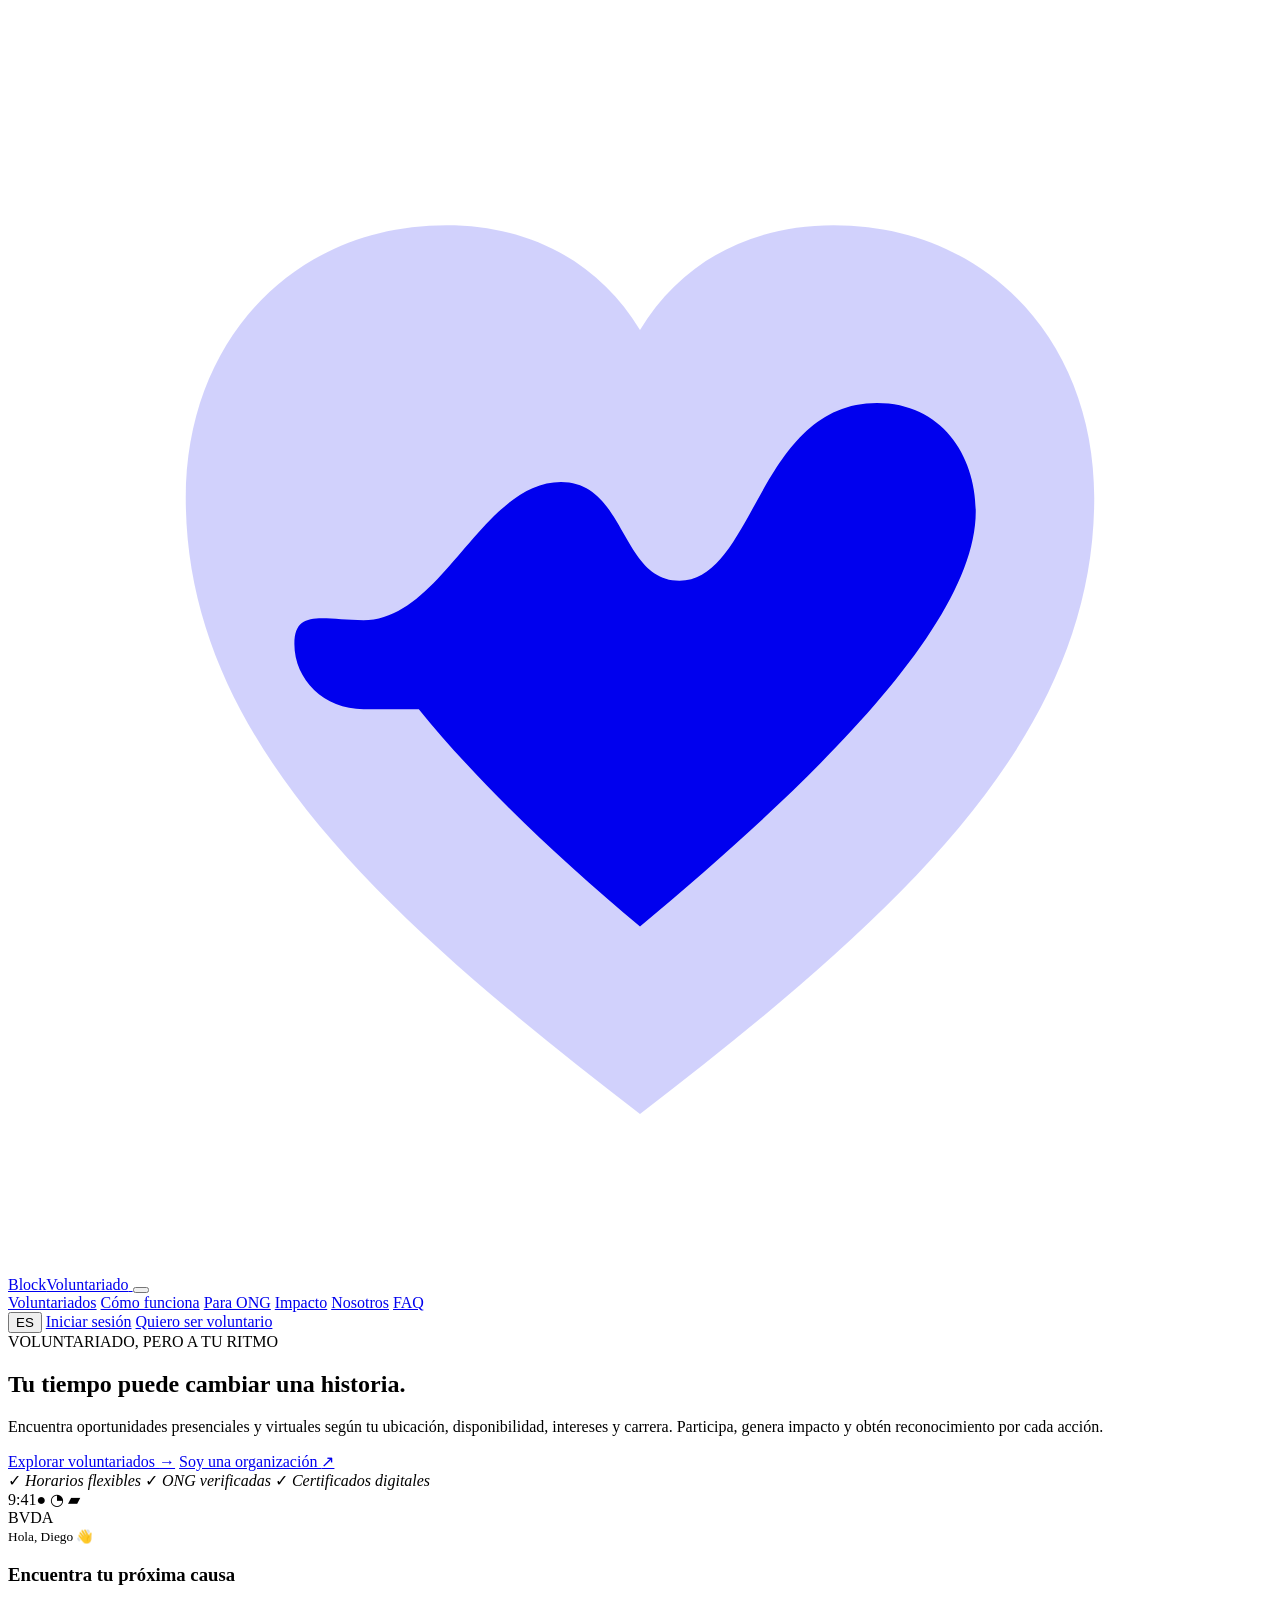
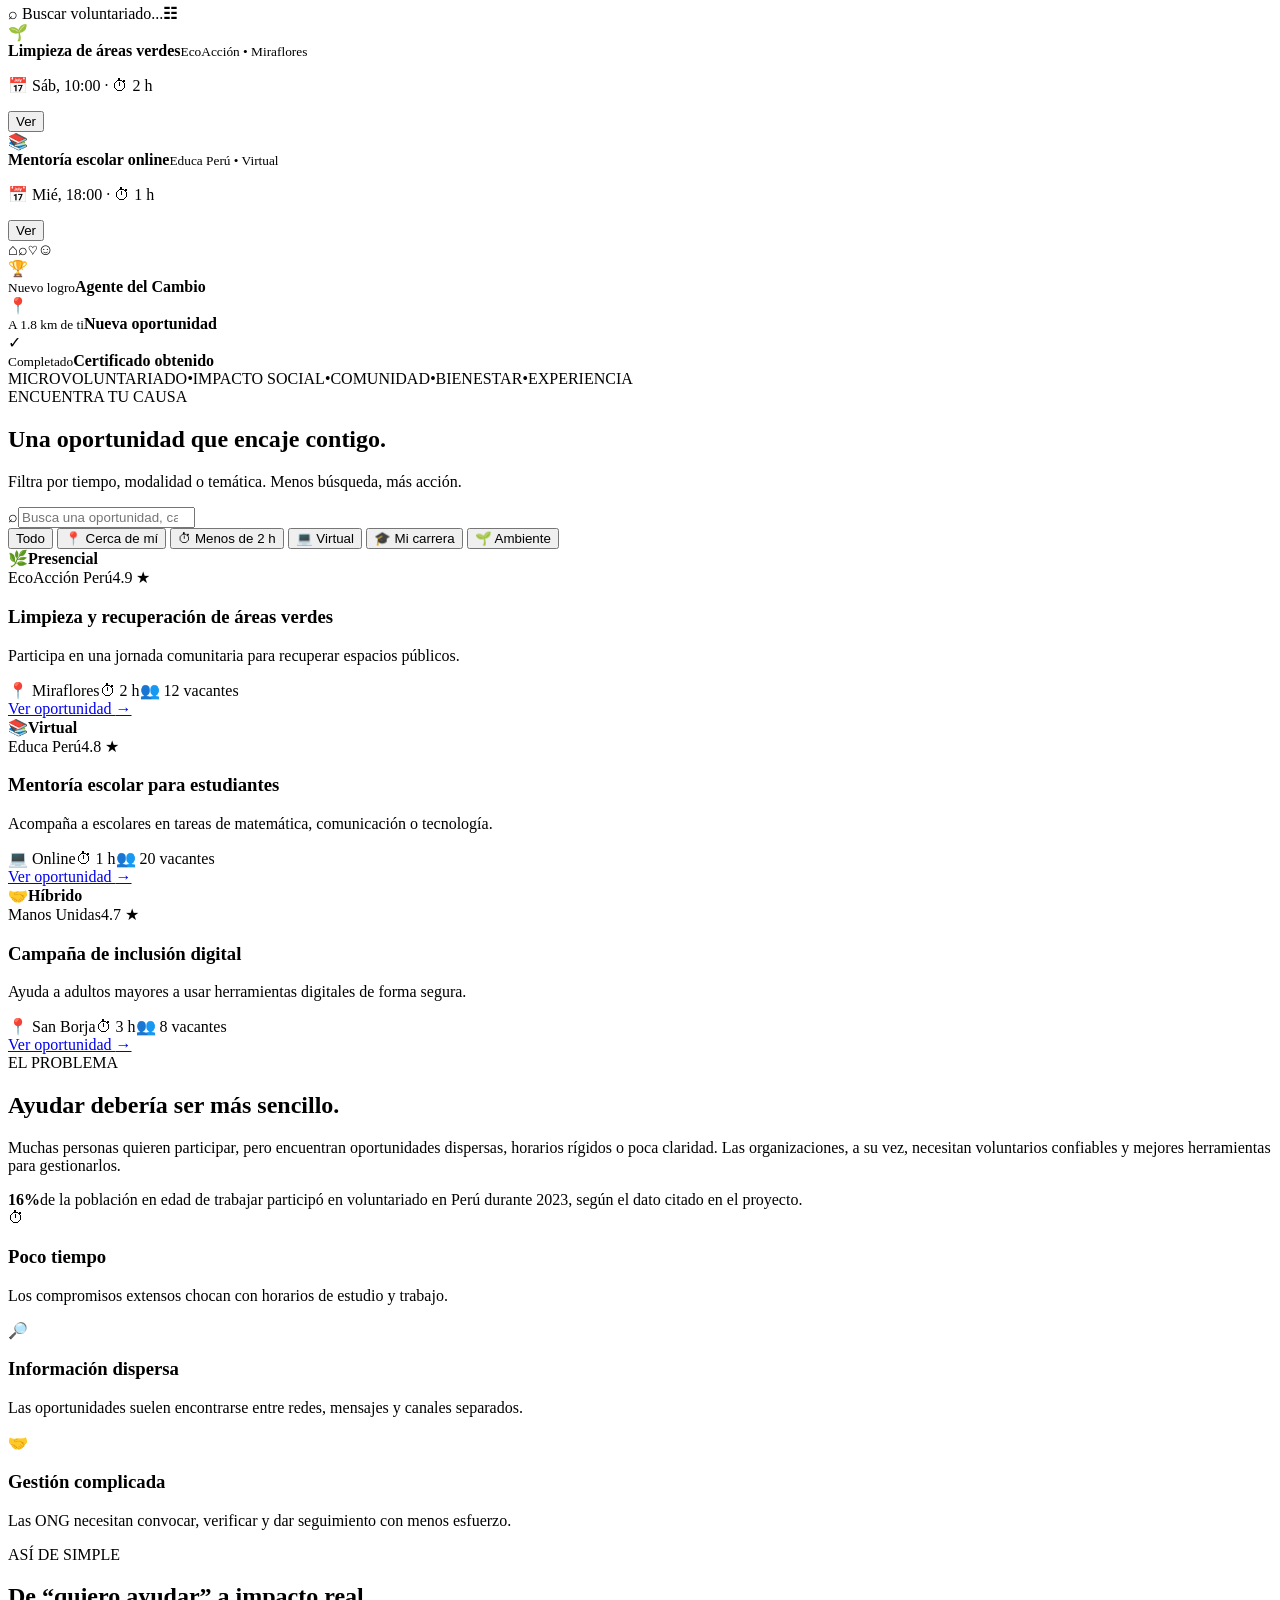
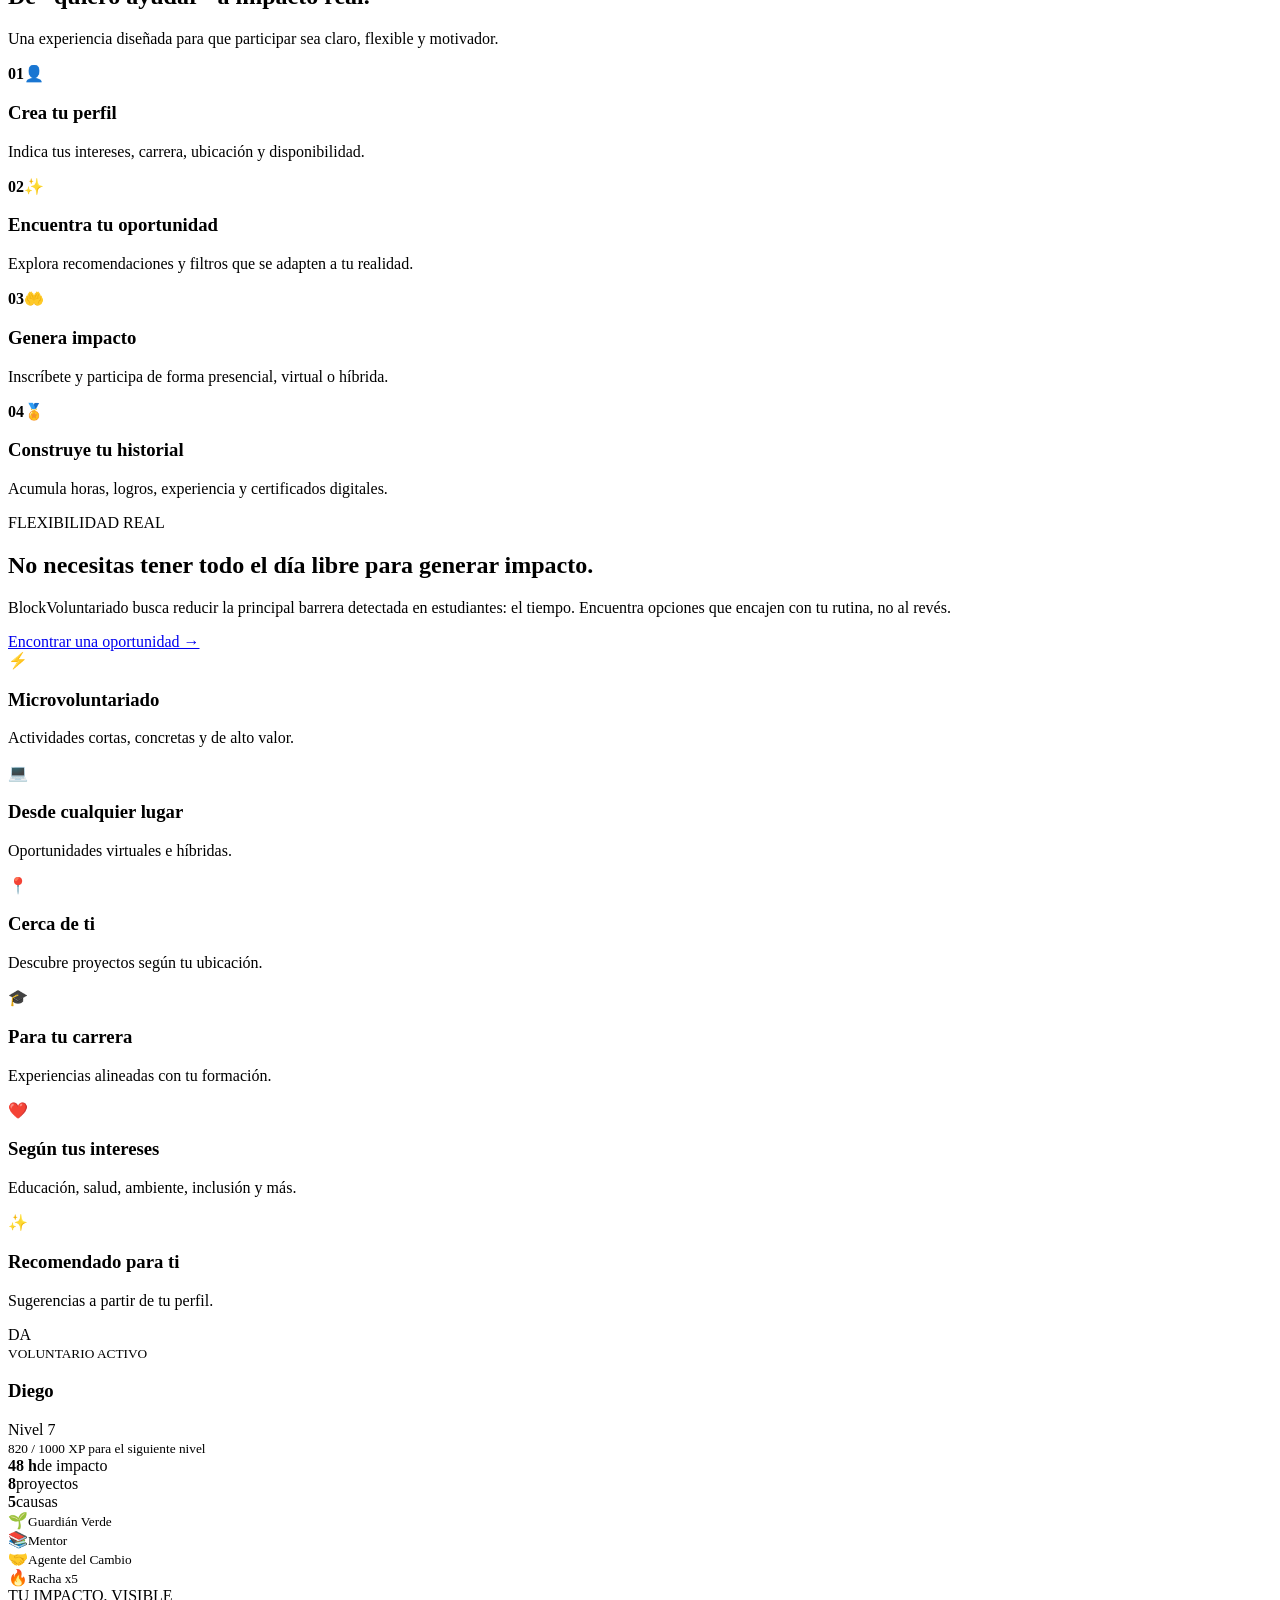
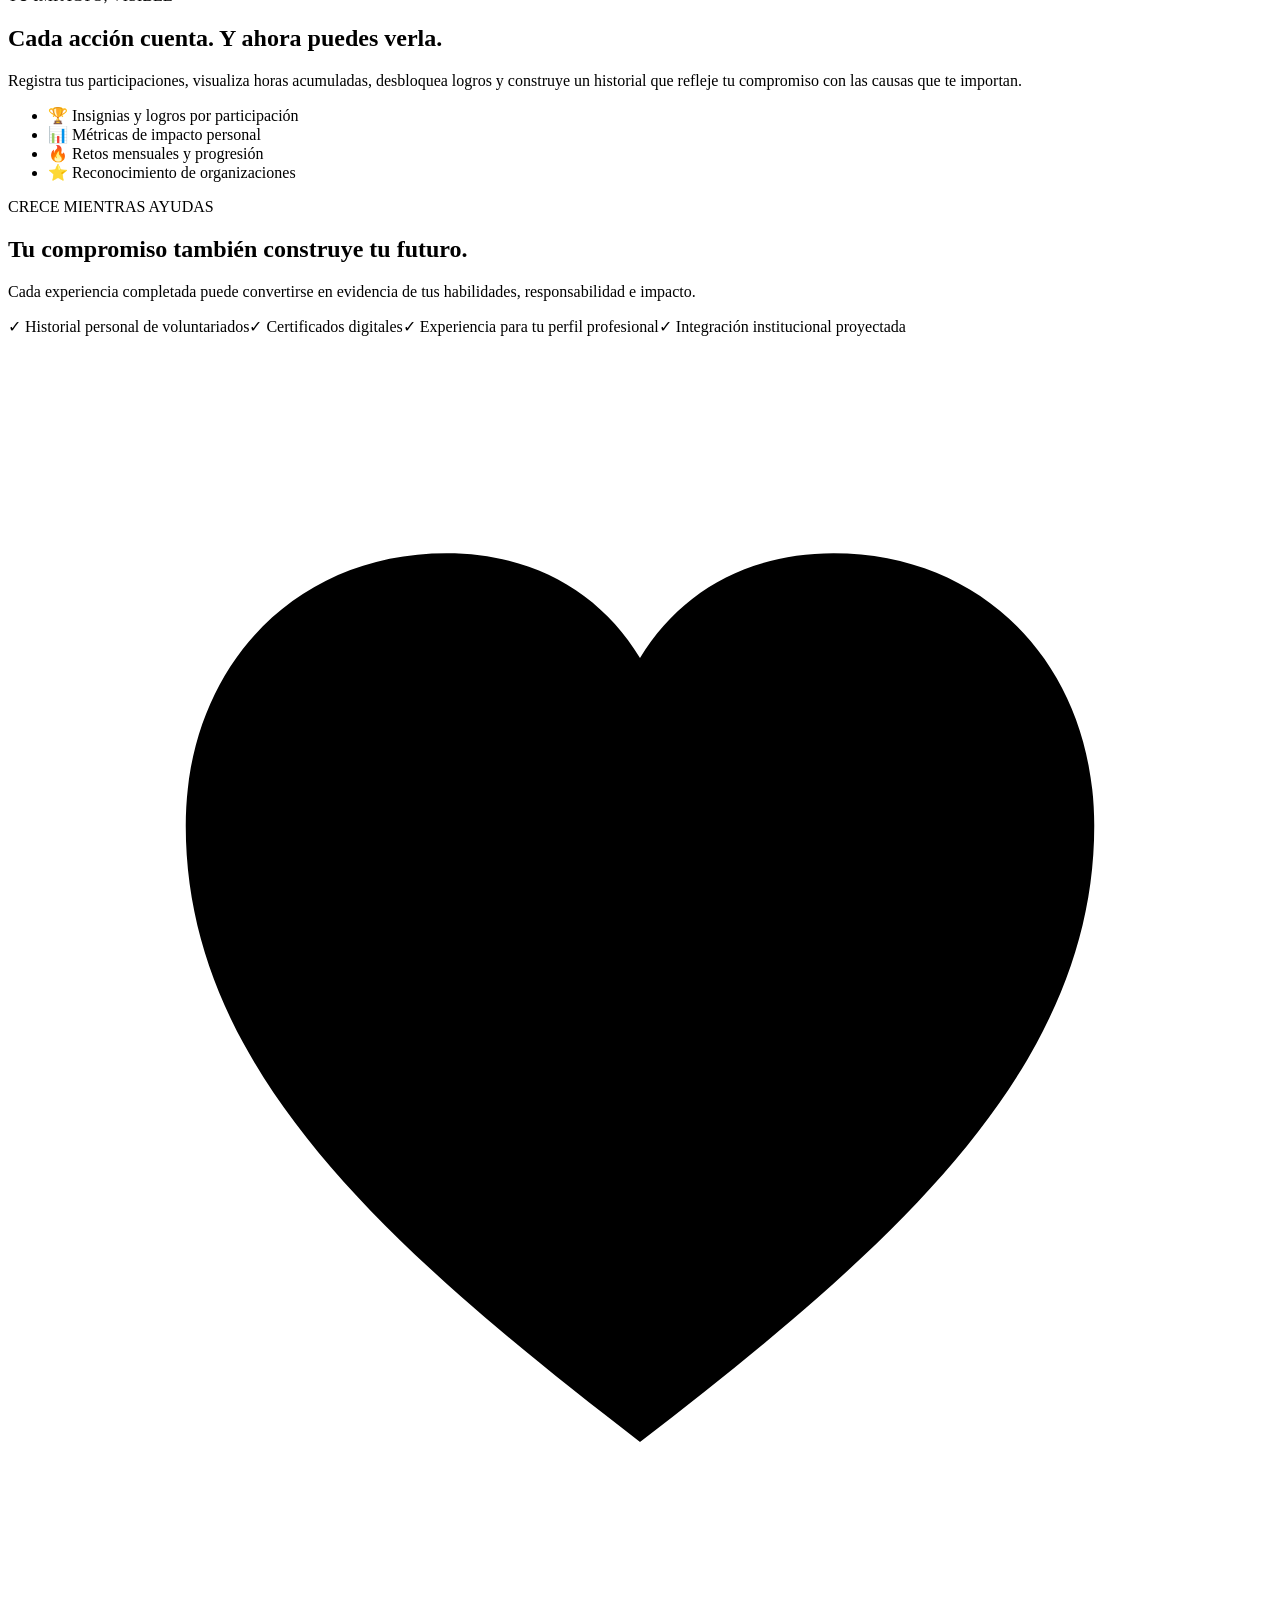
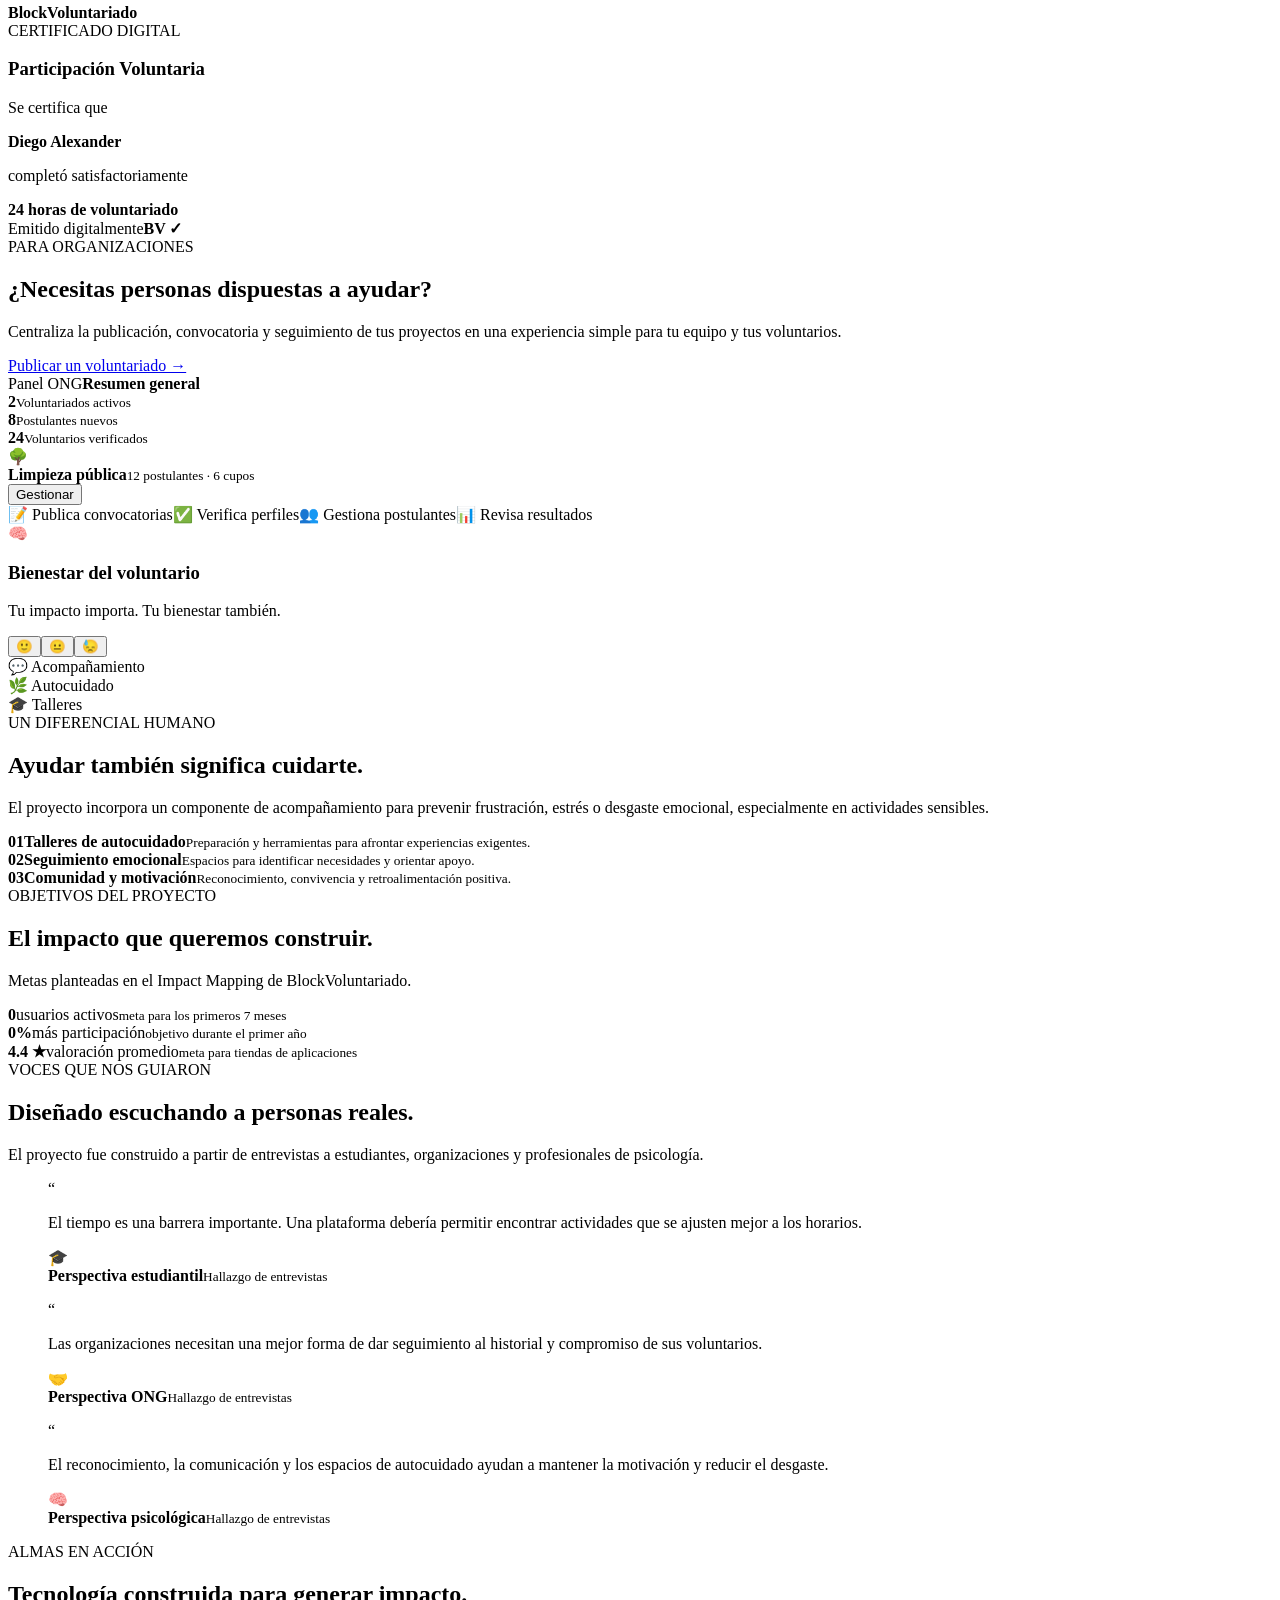
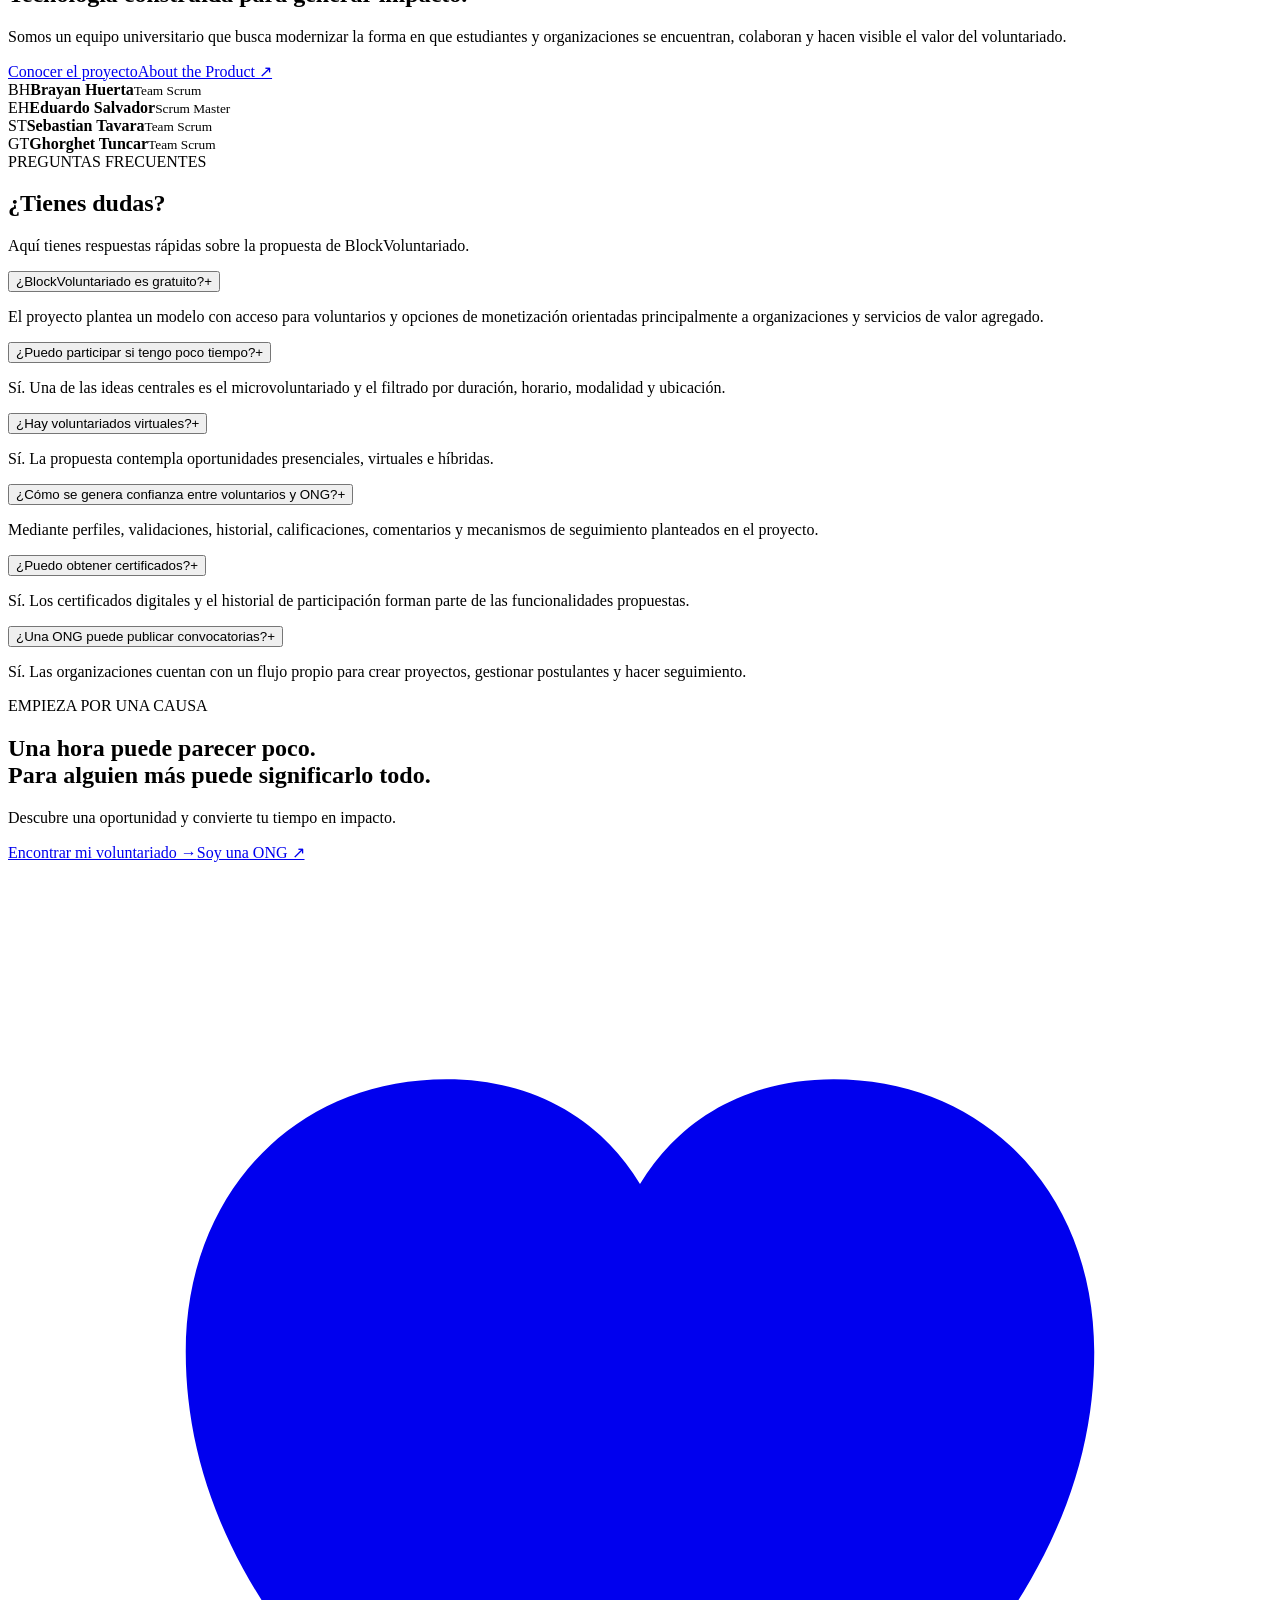
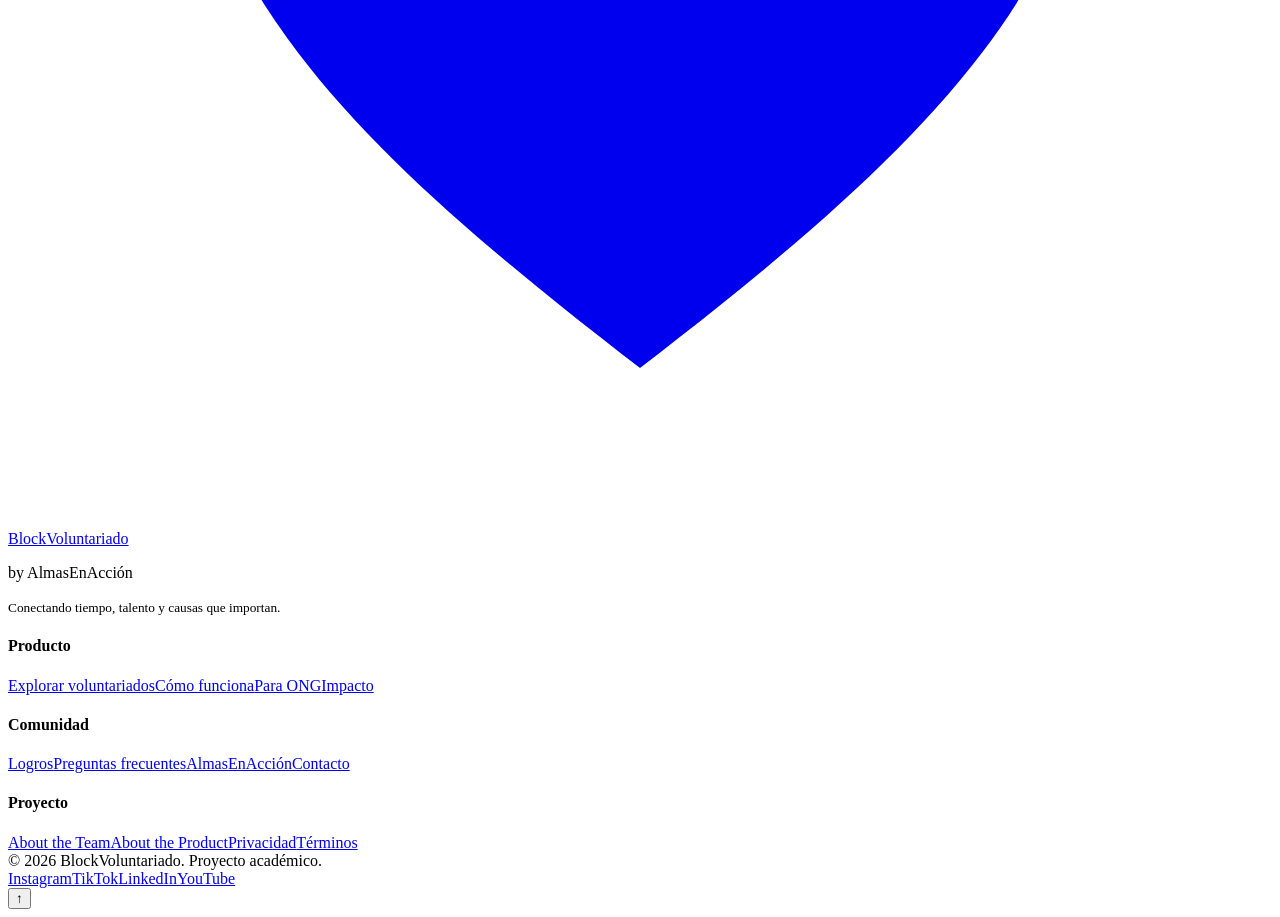
==== index.html @ 8113c67d "Feat: add landing page extructure" ====
<!DOCTYPE html>
<html lang="es">
<head>
    <meta charset="UTF-8" />
    <meta name="viewport" content="width=device-width, initial-scale=1.0" />
    <meta name="description" content="BlockVoluntariado conecta estudiantes, voluntarios y organizaciones con oportunidades flexibles, verificadas y con impacto real." />
    <title>BlockVoluntariado | Tu tiempo puede cambiar una historia</title>
    <link rel="preconnect" href="https://fonts.googleapis.com">
    <link rel="preconnect" href="https://fonts.gstatic.com" crossorigin>
    <link href="https://fonts.googleapis.com/css2?family=Arimo:wght@400;500;600;700&family=Manrope:wght@500;600;700;800&display=swap" rel="stylesheet">
    <link rel="stylesheet" href="css/styles.css" />
</head>
<body>
<div class="noise"></div>
<header class="site-header" id="header">
    <nav class="nav container" aria-label="Navegación principal">
        <a class="brand" href="#inicio" aria-label="BlockVoluntariado inicio">
        <span class="brand-mark" aria-hidden="true">
          <svg viewBox="0 0 64 64"><path d="M32 56C19 46 9 37 9 24.8 9 16.8 14.5 11 22.2 11c4.4 0 7.8 2 9.8 5.3C34 13 37.4 11 41.8 11 49.5 11 55 16.8 55 24.8 55 37 45 46 32 56Z" fill="currentColor" opacity=".18"/><path d="M18 31c4 0 6-7 10-7 3.3 0 3 5 6 5 3.8 0 4-9 10-9 3.3 0 5 2.7 5 5.5 0 5.8-8.6 14-17 21-4.2-3.5-8.2-7.3-11.2-11H18c-2 0-3.5-1.5-3.5-3.3S16 31 18 31Z" fill="currentColor"/></svg>
        </span>
            <span>Block<span>Voluntariado</span></span>
        </a>
        <button class="menu-btn" id="menuBtn" aria-label="Abrir menú" aria-expanded="false"><span></span><span></span><span></span></button>
        <div class="nav-links" id="navLinks">
            <a href="#oportunidades" data-i18n="nav.opportunities">Voluntariados</a>
            <a href="#como-funciona" data-i18n="nav.how">Cómo funciona</a>
            <a href="#ongs" data-i18n="nav.ngo">Para ONG</a>
            <a href="#impacto" data-i18n="nav.impact">Impacto</a>
            <a href="#nosotros" data-i18n="nav.about">Nosotros</a>
            <a href="#faq">FAQ</a>
        </div>
        <div class="nav-actions">
            <button class="lang-btn" id="langBtn" aria-label="Cambiar idioma">ES</button>
            <a class="btn btn-ghost" href="#contacto" data-i18n="nav.login">Iniciar sesión</a>
            <a class="btn btn-primary" href="#oportunidades" data-i18n="nav.volunteer">Quiero ser voluntario</a>
        </div>
    </nav>
</header>

<main>
    <section class="hero" id="inicio">
        <div class="hero-orb orb-a"></div><div class="hero-orb orb-b"></div>
        <div class="container hero-grid">
            <div class="hero-copy reveal">
                <span class="eyebrow" data-i18n="hero.eyebrow">VOLUNTARIADO, PERO A TU RITMO</span>
                <h1 data-i18n="hero.title">Tu tiempo puede <span>cambiar una historia.</span></h1>
                <p data-i18n="hero.text">Encuentra oportunidades presenciales y virtuales según tu ubicación, disponibilidad, intereses y carrera. Participa, genera impacto y obtén reconocimiento por cada acción.</p>
                <div class="hero-actions">
                    <a class="btn btn-primary btn-lg" href="#oportunidades" data-i18n="hero.cta">Explorar voluntariados <b>→</b></a>
                    <a class="text-link" href="#ongs" data-i18n="hero.ngo">Soy una organización <span>↗</span></a>
                </div>
                <div class="trust-row">
                    <span>✓ <em data-i18n="hero.trust1">Horarios flexibles</em></span>
                    <span>✓ <em data-i18n="hero.trust2">ONG verificadas</em></span>
                    <span>✓ <em data-i18n="hero.trust3">Certificados digitales</em></span>
                </div>
            </div>

            <div class="hero-visual reveal delay-1" aria-label="Vista previa de la aplicación">
                <div class="phone">
                    <div class="phone-bar"><span>9:41</span><span>● ◔ ▰</span></div>
                    <div class="app-head"><span class="mini-logo">BV</span><span class="avatar">DA</span></div>
                    <div class="app-copy"><small>Hola, Diego 👋</small><h3>Encuentra tu próxima causa</h3></div>
                    <div class="app-search">⌕ <span>Buscar voluntariado...</span><b>☷</b></div>
                    <div class="app-card">
                        <div class="thumb thumb-green">🌱</div>
                        <div><strong>Limpieza de áreas verdes</strong><small>EcoAcción • Miraflores</small><p>📅 Sáb, 10:00 · ⏱ 2 h</p></div>
                        <button>Ver</button>
                    </div>
                    <div class="app-card">
                        <div class="thumb thumb-orange">📚</div>
                        <div><strong>Mentoría escolar online</strong><small>Educa Perú • Virtual</small><p>📅 Mié, 18:00 · ⏱ 1 h</p></div>
                        <button>Ver</button>
                    </div>
                    <div class="app-bottom"><span>⌂</span><span>⌕</span><span>♡</span><span>☺</span></div>
                </div>
                <div class="float-card fc-1"><span>🏆</span><div><small>Nuevo logro</small><strong>Agente del Cambio</strong></div></div>
                <div class="float-card fc-2"><span>📍</span><div><small>A 1.8 km de ti</small><strong>Nueva oportunidad</strong></div></div>
                <div class="float-card fc-3"><span>✓</span><div><small>Completado</small><strong>Certificado obtenido</strong></div></div>
            </div>
        </div>
        <div class="hero-strip"><div class="container strip-inner"><span>MICROVOLUNTARIADO</span><i>•</i><span>IMPACTO SOCIAL</span><i>•</i><span>COMUNIDAD</span><i>•</i><span>BIENESTAR</span><i>•</i><span>EXPERIENCIA</span></div></div>
    </section>

    <section class="section opportunities" id="oportunidades">
        <div class="container">
            <div class="section-head reveal">
                <div><span class="eyebrow">ENCUENTRA TU CAUSA</span><h2 data-i18n="op.title">Una oportunidad que encaje contigo.</h2></div>
                <p data-i18n="op.text">Filtra por tiempo, modalidad o temática. Menos búsqueda, más acción.</p>
            </div>
            <div class="search-panel reveal">
                <div class="search-main"><span>⌕</span><input id="searchInput" type="search" placeholder="Busca una oportunidad, causa u organización..." /></div>
                <div class="chips" id="chips">
                    <button class="chip active" data-filter="all">Todo</button>
                    <button class="chip" data-filter="near">📍 Cerca de mí</button>
                    <button class="chip" data-filter="short">⏱ Menos de 2 h</button>
                    <button class="chip" data-filter="virtual">💻 Virtual</button>
                    <button class="chip" data-filter="career">🎓 Mi carrera</button>
                    <button class="chip" data-filter="green">🌱 Ambiente</button>
                </div>
            </div>
            <div class="op-grid" id="opGrid">
                <article class="op-card reveal" data-tags="near short green">
                    <div class="op-image nature"><span>🌿</span><b>Presencial</b></div>
                    <div class="op-body"><div class="op-meta"><span>EcoAcción Perú</span><span>4.9 ★</span></div><h3>Limpieza y recuperación de áreas verdes</h3><p>Participa en una jornada comunitaria para recuperar espacios públicos.</p><div class="op-data"><span>📍 Miraflores</span><span>⏱ 2 h</span><span>👥 12 vacantes</span></div><a href="#contacto">Ver oportunidad <b>→</b></a></div>
                </article>
                <article class="op-card reveal delay-1" data-tags="virtual short career">
                    <div class="op-image education"><span>📚</span><b>Virtual</b></div>
                    <div class="op-body"><div class="op-meta"><span>Educa Perú</span><span>4.8 ★</span></div><h3>Mentoría escolar para estudiantes</h3><p>Acompaña a escolares en tareas de matemática, comunicación o tecnología.</p><div class="op-data"><span>💻 Online</span><span>⏱ 1 h</span><span>👥 20 vacantes</span></div><a href="#contacto">Ver oportunidad <b>→</b></a></div>
                </article>
                <article class="op-card reveal delay-2" data-tags="near career">
                    <div class="op-image community"><span>🤝</span><b>Híbrido</b></div>
                    <div class="op-body"><div class="op-meta"><span>Manos Unidas</span><span>4.7 ★</span></div><h3>Campaña de inclusión digital</h3><p>Ayuda a adultos mayores a usar herramientas digitales de forma segura.</p><div class="op-data"><span>📍 San Borja</span><span>⏱ 3 h</span><span>👥 8 vacantes</span></div><a href="#contacto">Ver oportunidad <b>→</b></a></div>
                </article>
            </div>
        </div>
    </section>

    <section class="section problem" id="problema">
        <div class="container problem-grid">
            <div class="problem-copy reveal"><span class="eyebrow light">EL PROBLEMA</span><h2 data-i18n="problem.title">Ayudar debería ser más sencillo.</h2><p data-i18n="problem.text">Muchas personas quieren participar, pero encuentran oportunidades dispersas, horarios rígidos o poca claridad. Las organizaciones, a su vez, necesitan voluntarios confiables y mejores herramientas para gestionarlos.</p><div class="big-stat"><strong>16%</strong><span>de la población en edad de trabajar participó en voluntariado en Perú durante 2023, según el dato citado en el proyecto.</span></div></div>
            <div class="problem-cards">
                <article class="dark-card reveal"><span>⏱</span><h3>Poco tiempo</h3><p>Los compromisos extensos chocan con horarios de estudio y trabajo.</p></article>
                <article class="dark-card reveal delay-1"><span>🔎</span><h3>Información dispersa</h3><p>Las oportunidades suelen encontrarse entre redes, mensajes y canales separados.</p></article>
                <article class="dark-card reveal delay-2"><span>🤝</span><h3>Gestión complicada</h3><p>Las ONG necesitan convocar, verificar y dar seguimiento con menos esfuerzo.</p></article>
            </div>
        </div>
    </section>

    <section class="section steps" id="como-funciona">
        <div class="container">
            <div class="center-head reveal"><span class="eyebrow">ASÍ DE SIMPLE</span><h2 data-i18n="steps.title">De “quiero ayudar” a impacto real.</h2><p data-i18n="steps.text">Una experiencia diseñada para que participar sea claro, flexible y motivador.</p></div>
            <div class="steps-grid">
                <article class="step reveal"><b>01</b><span>👤</span><h3>Crea tu perfil</h3><p>Indica tus intereses, carrera, ubicación y disponibilidad.</p></article>
                <article class="step reveal delay-1"><b>02</b><span>✨</span><h3>Encuentra tu oportunidad</h3><p>Explora recomendaciones y filtros que se adapten a tu realidad.</p></article>
                <article class="step reveal delay-2"><b>03</b><span>🤲</span><h3>Genera impacto</h3><p>Inscríbete y participa de forma presencial, virtual o híbrida.</p></article>
                <article class="step reveal delay-3"><b>04</b><span>🏅</span><h3>Construye tu historial</h3><p>Acumula horas, logros, experiencia y certificados digitales.</p></article>
            </div>
        </div>
    </section>

    <section class="section adapt">
        <div class="container adapt-grid">
            <div class="adapt-copy reveal"><span class="eyebrow">FLEXIBILIDAD REAL</span><h2>No necesitas tener todo el día libre para generar impacto.</h2><p>BlockVoluntariado busca reducir la principal barrera detectada en estudiantes: el tiempo. Encuentra opciones que encajen con tu rutina, no al revés.</p><a class="btn btn-primary" href="#oportunidades">Encontrar una oportunidad →</a></div>
            <div class="feature-grid">
                <article class="feature-card reveal"><span>⚡</span><h3>Microvoluntariado</h3><p>Actividades cortas, concretas y de alto valor.</p></article>
                <article class="feature-card reveal delay-1"><span>💻</span><h3>Desde cualquier lugar</h3><p>Oportunidades virtuales e híbridas.</p></article>
                <article class="feature-card reveal"><span>📍</span><h3>Cerca de ti</h3><p>Descubre proyectos según tu ubicación.</p></article>
                <article class="feature-card reveal delay-1"><span>🎓</span><h3>Para tu carrera</h3><p>Experiencias alineadas con tu formación.</p></article>
                <article class="feature-card reveal"><span>❤️</span><h3>Según tus intereses</h3><p>Educación, salud, ambiente, inclusión y más.</p></article>
                <article class="feature-card reveal delay-1"><span>✨</span><h3>Recomendado para ti</h3><p>Sugerencias a partir de tu perfil.</p></article>
            </div>
        </div>
    </section>

    <section class="section gamification" id="impacto">
        <div class="container game-grid">
            <div class="game-dashboard reveal">
                <div class="dash-top"><div class="dash-avatar">DA</div><div><small>VOLUNTARIO ACTIVO</small><h3>Diego</h3></div><span>Nivel 7</span></div>
                <div class="progress"><i style="width:82%"></i></div><small>820 / 1000 XP para el siguiente nivel</small>
                <div class="dash-stats"><div><strong>48 h</strong><span>de impacto</span></div><div><strong>8</strong><span>proyectos</span></div><div><strong>5</strong><span>causas</span></div></div>
                <div class="badge-row"><div>🌱<small>Guardián Verde</small></div><div>📚<small>Mentor</small></div><div>🤝<small>Agente del Cambio</small></div><div>🔥<small>Racha x5</small></div></div>
            </div>
            <div class="game-copy reveal delay-1"><span class="eyebrow light">TU IMPACTO, VISIBLE</span><h2>Cada acción cuenta. Y ahora puedes verla.</h2><p>Registra tus participaciones, visualiza horas acumuladas, desbloquea logros y construye un historial que refleje tu compromiso con las causas que te importan.</p><ul><li>🏆 Insignias y logros por participación</li><li>📊 Métricas de impacto personal</li><li>🔥 Retos mensuales y progresión</li><li>⭐ Reconocimiento de organizaciones</li></ul></div>
        </div>
    </section>

    <section class="section certificate">
        <div class="container certificate-grid">
            <div class="certificate-copy reveal"><span class="eyebrow">CRECE MIENTRAS AYUDAS</span><h2>Tu compromiso también construye tu futuro.</h2><p>Cada experiencia completada puede convertirse en evidencia de tus habilidades, responsabilidad e impacto.</p><div class="check-list"><span>✓ Historial personal de voluntariados</span><span>✓ Certificados digitales</span><span>✓ Experiencia para tu perfil profesional</span><span>✓ Integración institucional proyectada</span></div></div>
            <div class="certificate-card reveal delay-1"><div class="cert-brand"><span class="brand-mark small"><svg viewBox="0 0 64 64"><path d="M32 56C19 46 9 37 9 24.8 9 16.8 14.5 11 22.2 11c4.4 0 7.8 2 9.8 5.3C34 13 37.4 11 41.8 11 49.5 11 55 16.8 55 24.8 55 37 45 46 32 56Z" fill="currentColor"/></svg></span><b>BlockVoluntariado</b></div><span class="cert-label">CERTIFICADO DIGITAL</span><h3>Participación Voluntaria</h3><p>Se certifica que</p><strong class="cert-name">Diego Alexander</strong><p>completó satisfactoriamente</p><strong>24 horas de voluntariado</strong><div class="cert-line"></div><div class="cert-foot"><span>Emitido digitalmente</span><b>BV ✓</b></div></div>
        </div>
    </section>

    <section class="section ngo" id="ongs">
        <div class="container ngo-grid">
            <div class="ngo-copy reveal"><span class="eyebrow light">PARA ORGANIZACIONES</span><h2>¿Necesitas personas dispuestas a ayudar?</h2><p>Centraliza la publicación, convocatoria y seguimiento de tus proyectos en una experiencia simple para tu equipo y tus voluntarios.</p><a href="#contacto" class="btn btn-white">Publicar un voluntariado →</a></div>
            <div class="ngo-panel reveal delay-1"><div class="panel-title"><span>Panel ONG</span><b>Resumen general</b></div><div class="panel-stats"><div><i class="dot green"></i><strong>2</strong><small>Voluntariados activos</small></div><div><i class="dot orange"></i><strong>8</strong><small>Postulantes nuevos</small></div><div><i class="dot blue"></i><strong>24</strong><small>Voluntarios verificados</small></div></div><div class="panel-project"><div class="project-icon">🌳</div><div><strong>Limpieza pública</strong><small>12 postulantes · 6 cupos</small></div><button>Gestionar</button></div><div class="ngo-features"><span>📝 Publica convocatorias</span><span>✅ Verifica perfiles</span><span>👥 Gestiona postulantes</span><span>📊 Revisa resultados</span></div></div>
        </div>
    </section>

    <section class="section wellbeing">
        <div class="container wellbeing-grid">
            <div class="well-visual reveal"><div class="well-card main"><span>🧠</span><h3>Bienestar del voluntario</h3><p>Tu impacto importa. Tu bienestar también.</p><div class="mood"><button>🙂</button><button>😐</button><button>😓</button></div></div><div class="well-card mini w1">💬 Acompañamiento</div><div class="well-card mini w2">🌿 Autocuidado</div><div class="well-card mini w3">🎓 Talleres</div></div>
            <div class="well-copy reveal delay-1"><span class="eyebrow">UN DIFERENCIAL HUMANO</span><h2>Ayudar también significa cuidarte.</h2><p>El proyecto incorpora un componente de acompañamiento para prevenir frustración, estrés o desgaste emocional, especialmente en actividades sensibles.</p><div class="well-list"><article><b>01</b><span><strong>Talleres de autocuidado</strong><small>Preparación y herramientas para afrontar experiencias exigentes.</small></span></article><article><b>02</b><span><strong>Seguimiento emocional</strong><small>Espacios para identificar necesidades y orientar apoyo.</small></span></article><article><b>03</b><span><strong>Comunidad y motivación</strong><small>Reconocimiento, convivencia y retroalimentación positiva.</small></span></article></div></div>
        </div>
    </section>

    <section class="section goals">
        <div class="container">
            <div class="center-head reveal"><span class="eyebrow">OBJETIVOS DEL PROYECTO</span><h2>El impacto que queremos construir.</h2><p>Metas planteadas en el Impact Mapping de BlockVoluntariado.</p></div>
            <div class="goal-grid">
                <article class="goal reveal"><strong class="counter" data-target="3000">0</strong><span>usuarios activos</span><small>meta para los primeros 7 meses</small></article>
                <article class="goal reveal delay-1"><strong><span class="counter" data-target="30">0</span>%</strong><span>más participación</span><small>objetivo durante el primer año</small></article>
                <article class="goal reveal delay-2"><strong>4.4 ★</strong><span>valoración promedio</span><small>meta para tiendas de aplicaciones</small></article>
            </div>
        </div>
    </section>

    <section class="section testimonials">
        <div class="container"><div class="section-head reveal"><div><span class="eyebrow">VOCES QUE NOS GUIARON</span><h2>Diseñado escuchando a personas reales.</h2></div><p>El proyecto fue construido a partir de entrevistas a estudiantes, organizaciones y profesionales de psicología.</p></div><div class="testimonial-grid"><blockquote class="reveal"><div class="quote">“</div><p>El tiempo es una barrera importante. Una plataforma debería permitir encontrar actividades que se ajusten mejor a los horarios.</p><footer><span>🎓</span><div><strong>Perspectiva estudiantil</strong><small>Hallazgo de entrevistas</small></div></footer></blockquote><blockquote class="reveal delay-1"><div class="quote">“</div><p>Las organizaciones necesitan una mejor forma de dar seguimiento al historial y compromiso de sus voluntarios.</p><footer><span>🤝</span><div><strong>Perspectiva ONG</strong><small>Hallazgo de entrevistas</small></div></footer></blockquote><blockquote class="reveal delay-2"><div class="quote">“</div><p>El reconocimiento, la comunicación y los espacios de autocuidado ayudan a mantener la motivación y reducir el desgaste.</p><footer><span>🧠</span><div><strong>Perspectiva psicológica</strong><small>Hallazgo de entrevistas</small></div></footer></blockquote></div></div>
    </section>

    <section class="section about" id="nosotros">
        <div class="container about-grid"><div class="about-copy reveal"><span class="eyebrow light">ALMAS EN ACCIÓN</span><h2>Tecnología construida para generar impacto.</h2><p>Somos un equipo universitario que busca modernizar la forma en que estudiantes y organizaciones se encuentran, colaboran y hacen visible el valor del voluntariado.</p><div class="about-actions"><a class="btn btn-white" href="#contacto">Conocer el proyecto</a><a class="text-link light-link" href="#contacto">About the Product ↗</a></div></div><div class="team-grid reveal delay-1"><article><span>BH</span><strong>Brayan Huerta</strong><small>Team Scrum</small></article><article><span>EH</span><strong>Eduardo Salvador</strong><small>Scrum Master</small></article><article><span>ST</span><strong>Sebastian Tavara</strong><small>Team Scrum</small></article><article><span>GT</span><strong>Ghorghet Tuncar</strong><small>Team Scrum</small></article></div></div>
    </section>

    <section class="section faq" id="faq">
        <div class="container faq-grid"><div class="faq-intro reveal"><span class="eyebrow">PREGUNTAS FRECUENTES</span><h2>¿Tienes dudas?</h2><p>Aquí tienes respuestas rápidas sobre la propuesta de BlockVoluntariado.</p></div><div class="accordion reveal delay-1" id="accordion">
            <article><button>¿BlockVoluntariado es gratuito?<span>+</span></button><div><p>El proyecto plantea un modelo con acceso para voluntarios y opciones de monetización orientadas principalmente a organizaciones y servicios de valor agregado.</p></div></article>
            <article><button>¿Puedo participar si tengo poco tiempo?<span>+</span></button><div><p>Sí. Una de las ideas centrales es el microvoluntariado y el filtrado por duración, horario, modalidad y ubicación.</p></div></article>
            <article><button>¿Hay voluntariados virtuales?<span>+</span></button><div><p>Sí. La propuesta contempla oportunidades presenciales, virtuales e híbridas.</p></div></article>
            <article><button>¿Cómo se genera confianza entre voluntarios y ONG?<span>+</span></button><div><p>Mediante perfiles, validaciones, historial, calificaciones, comentarios y mecanismos de seguimiento planteados en el proyecto.</p></div></article>
            <article><button>¿Puedo obtener certificados?<span>+</span></button><div><p>Sí. Los certificados digitales y el historial de participación forman parte de las funcionalidades propuestas.</p></div></article>
            <article><button>¿Una ONG puede publicar convocatorias?<span>+</span></button><div><p>Sí. Las organizaciones cuentan con un flujo propio para crear proyectos, gestionar postulantes y hacer seguimiento.</p></div></article>
        </div></div>
    </section>

    <section class="final-cta" id="contacto"><div class="container cta-card reveal"><div><span class="eyebrow light">EMPIEZA POR UNA CAUSA</span><h2>Una hora puede parecer poco.<br><span>Para alguien más puede significarlo todo.</span></h2><p>Descubre una oportunidad y convierte tu tiempo en impacto.</p></div><div class="cta-actions"><a class="btn btn-white btn-lg" href="#oportunidades">Encontrar mi voluntariado →</a><a class="text-link light-link" href="#ongs">Soy una ONG ↗</a></div></div></section>
</main>

<footer class="footer">
    <div class="container footer-grid">
        <div class="footer-brand"><a class="brand" href="#inicio"><span class="brand-mark"><svg viewBox="0 0 64 64"><path d="M32 56C19 46 9 37 9 24.8 9 16.8 14.5 11 22.2 11c4.4 0 7.8 2 9.8 5.3C34 13 37.4 11 41.8 11 49.5 11 55 16.8 55 24.8 55 37 45 46 32 56Z" fill="currentColor"/></svg></span><span>Block<span>Voluntariado</span></span></a><p>by AlmasEnAcción</p><small>Conectando tiempo, talento y causas que importan.</small></div>
        <div><h4>Producto</h4><a href="#oportunidades">Explorar voluntariados</a><a href="#como-funciona">Cómo funciona</a><a href="#ongs">Para ONG</a><a href="#impacto">Impacto</a></div>
        <div><h4>Comunidad</h4><a href="#impacto">Logros</a><a href="#faq">Preguntas frecuentes</a><a href="#nosotros">AlmasEnAcción</a><a href="#contacto">Contacto</a></div>
        <div><h4>Proyecto</h4><a href="#nosotros">About the Team</a><a href="#nosotros">About the Product</a><a href="html/privacy.html">Privacidad</a><a href="html/terms.html">Términos</a></div>
    </div>
    <div class="container footer-bottom"><span>© 2026 BlockVoluntariado. Proyecto académico.</span><div><a href="#">Instagram</a><a href="#">TikTok</a><a href="#">LinkedIn</a><a href="#">YouTube</a></div></div>
</footer>

<button class="back-top" id="backTop" aria-label="Volver arriba">↑</button>
<script src="js/script.js"></script>
</body>
</html>
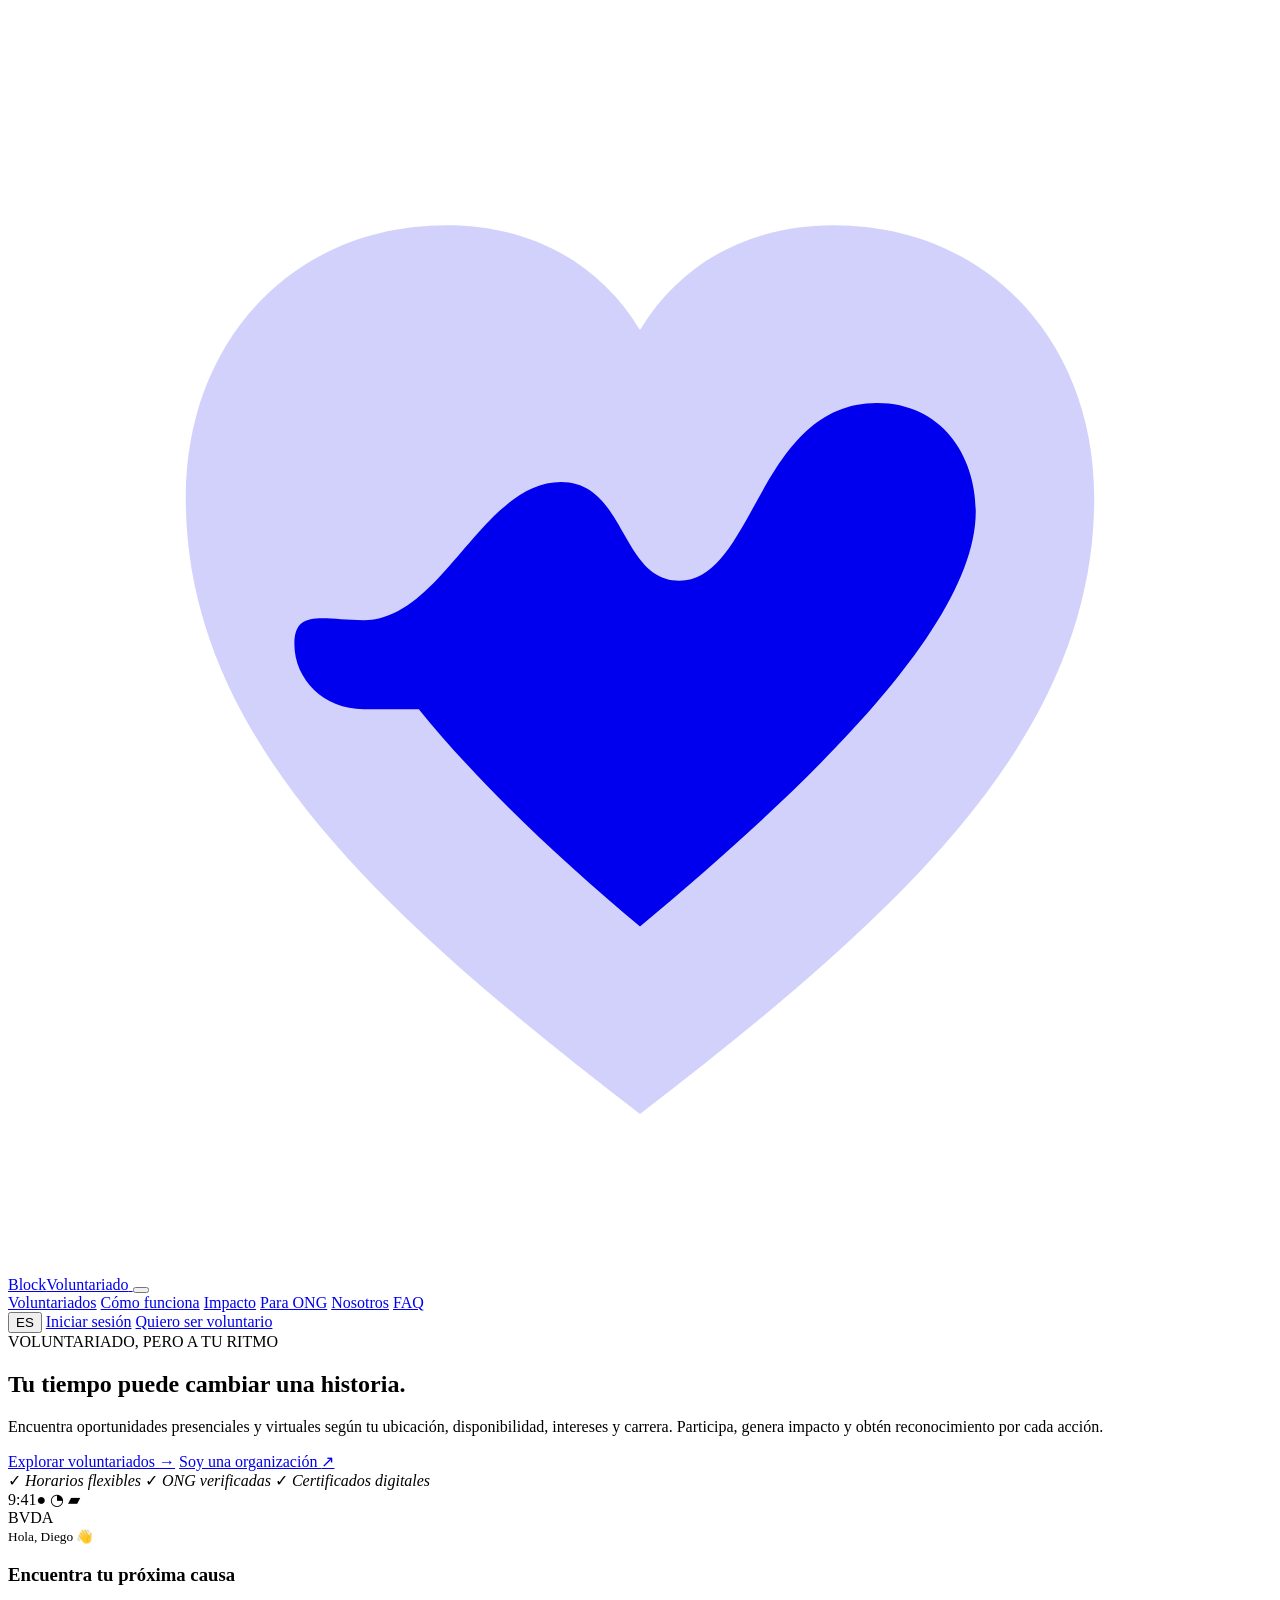
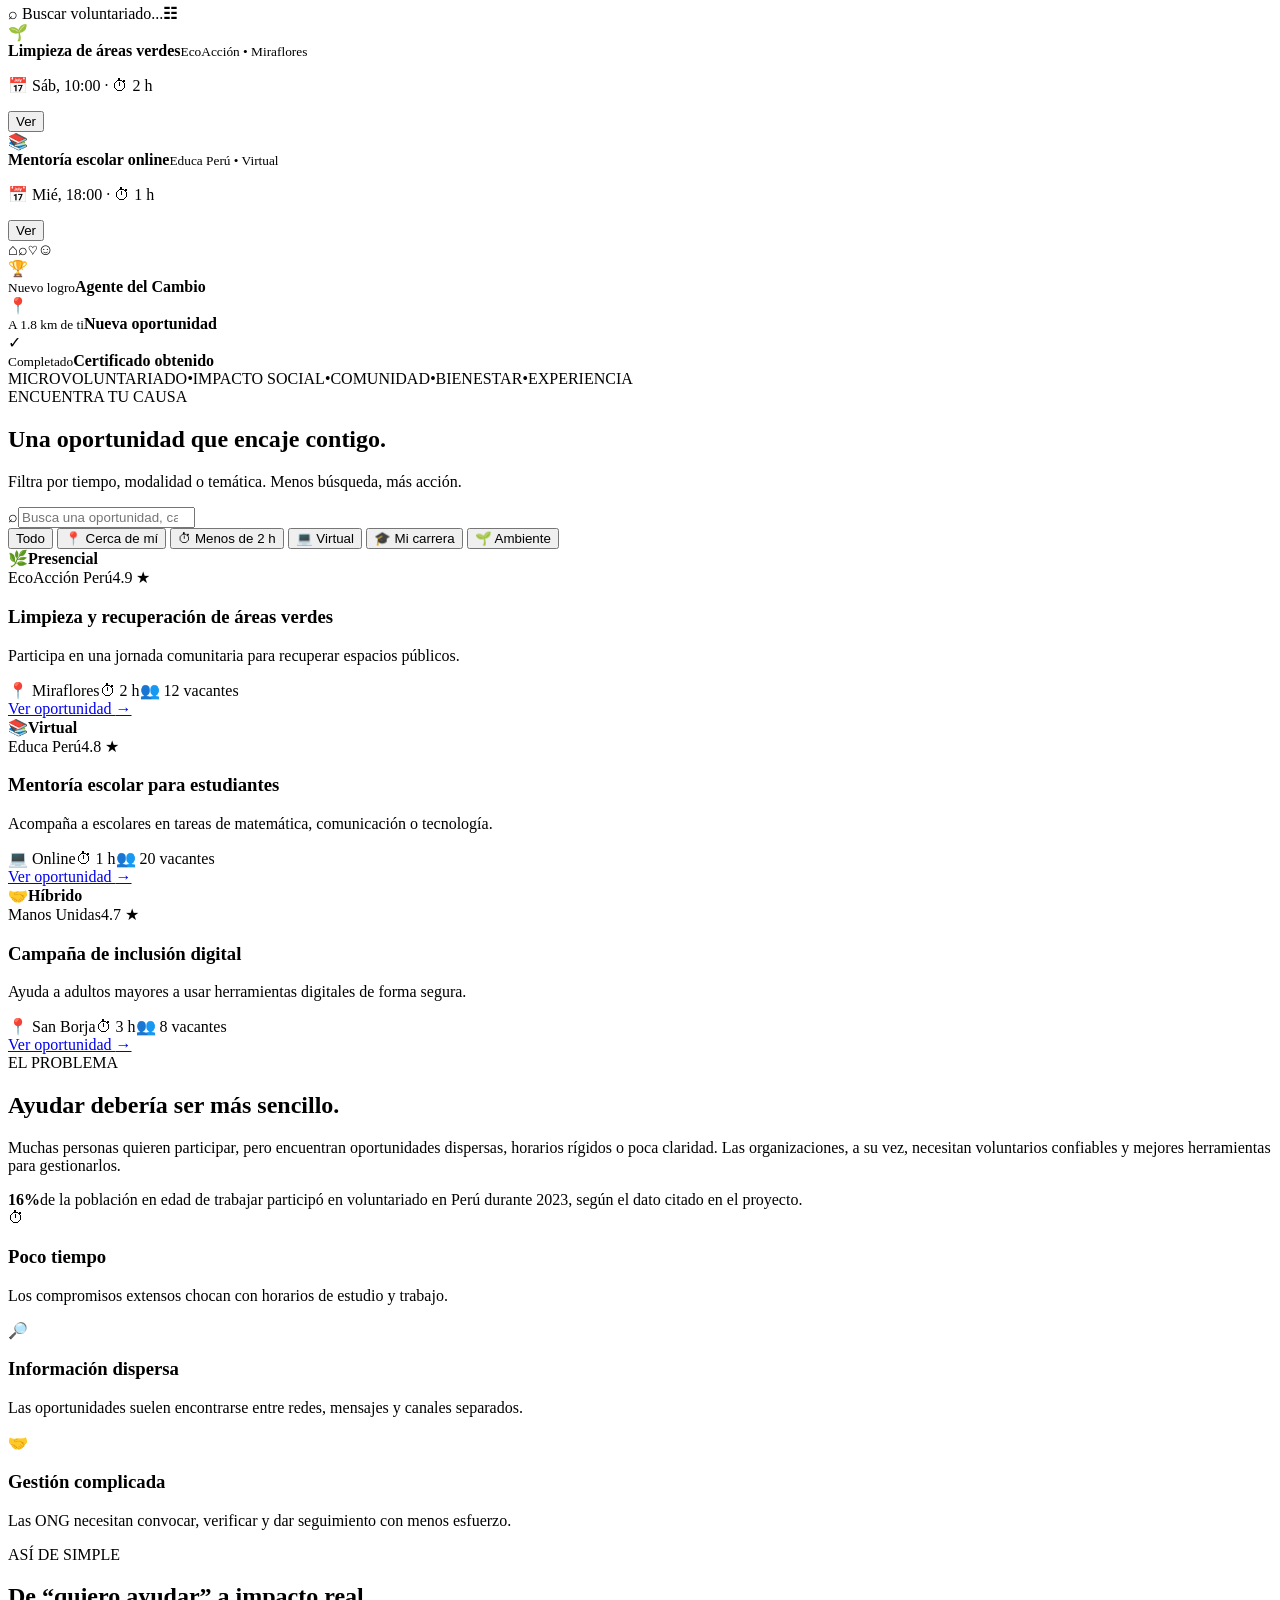
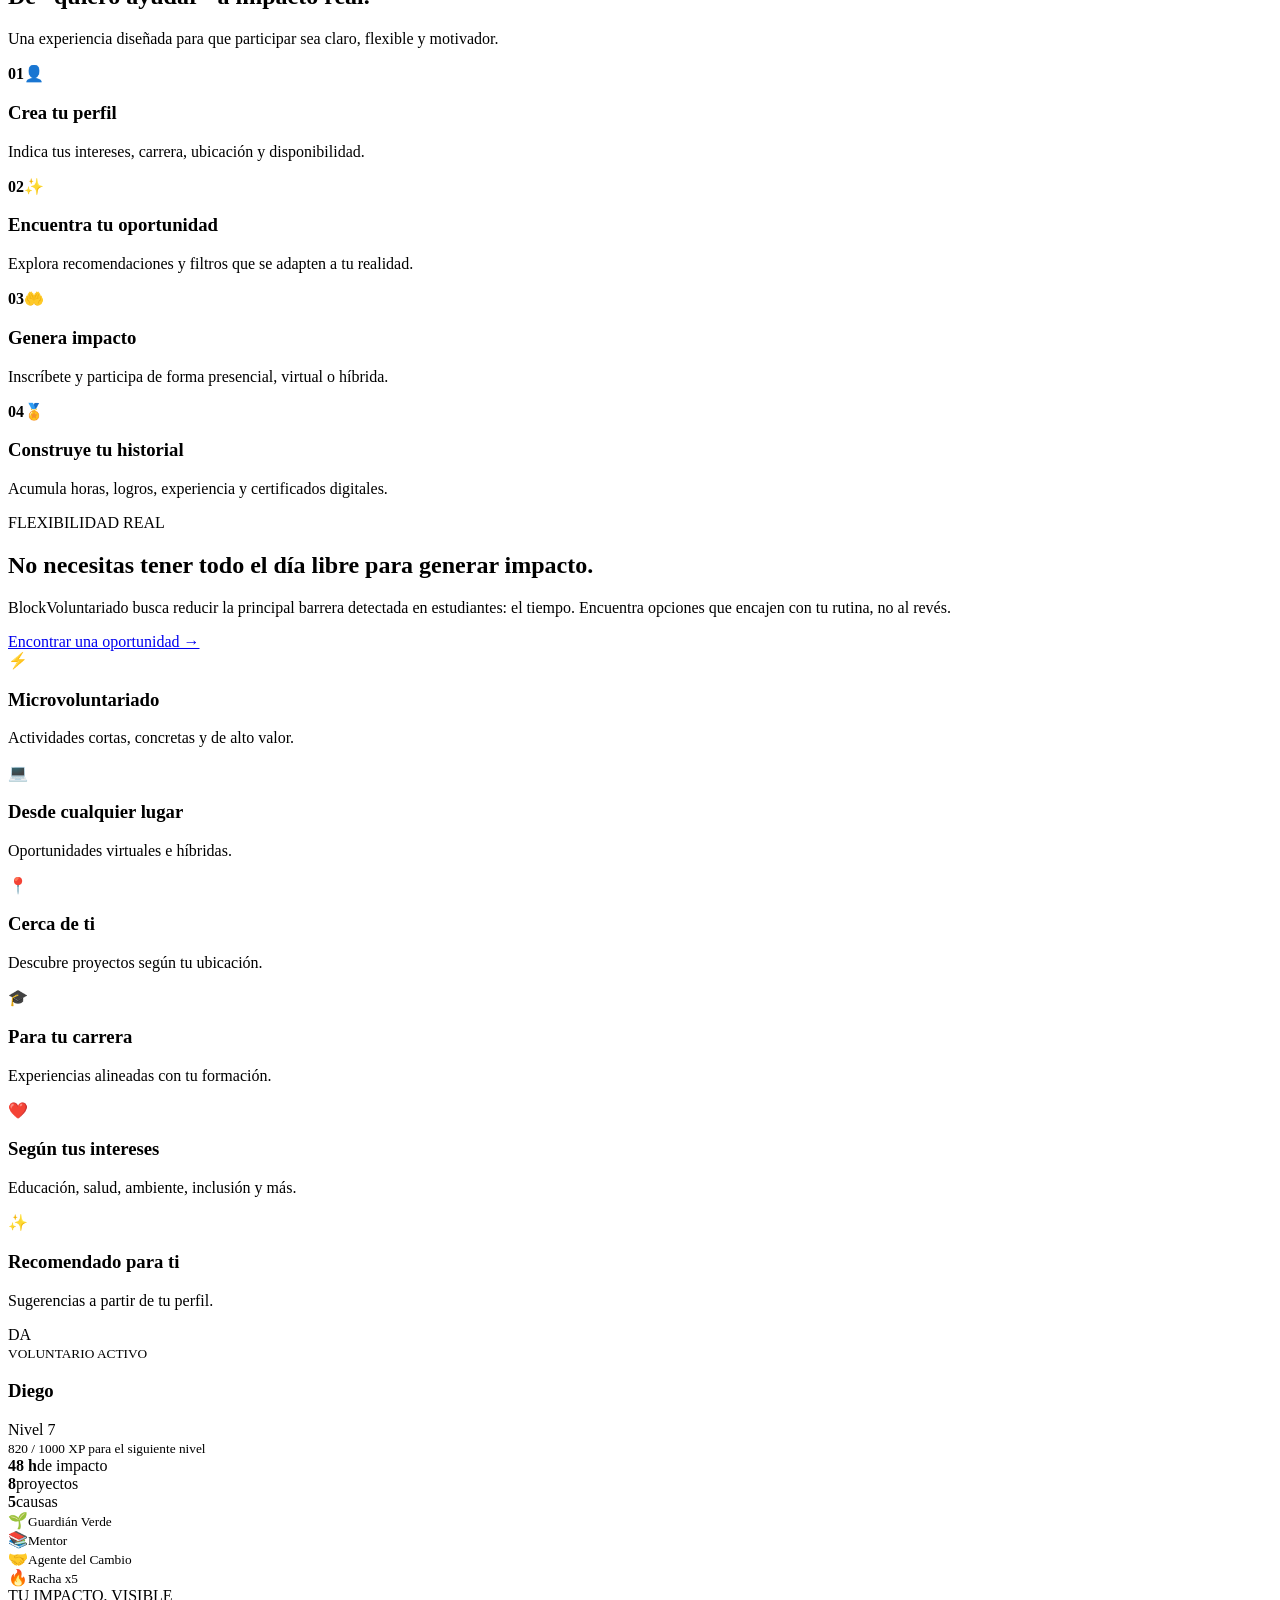
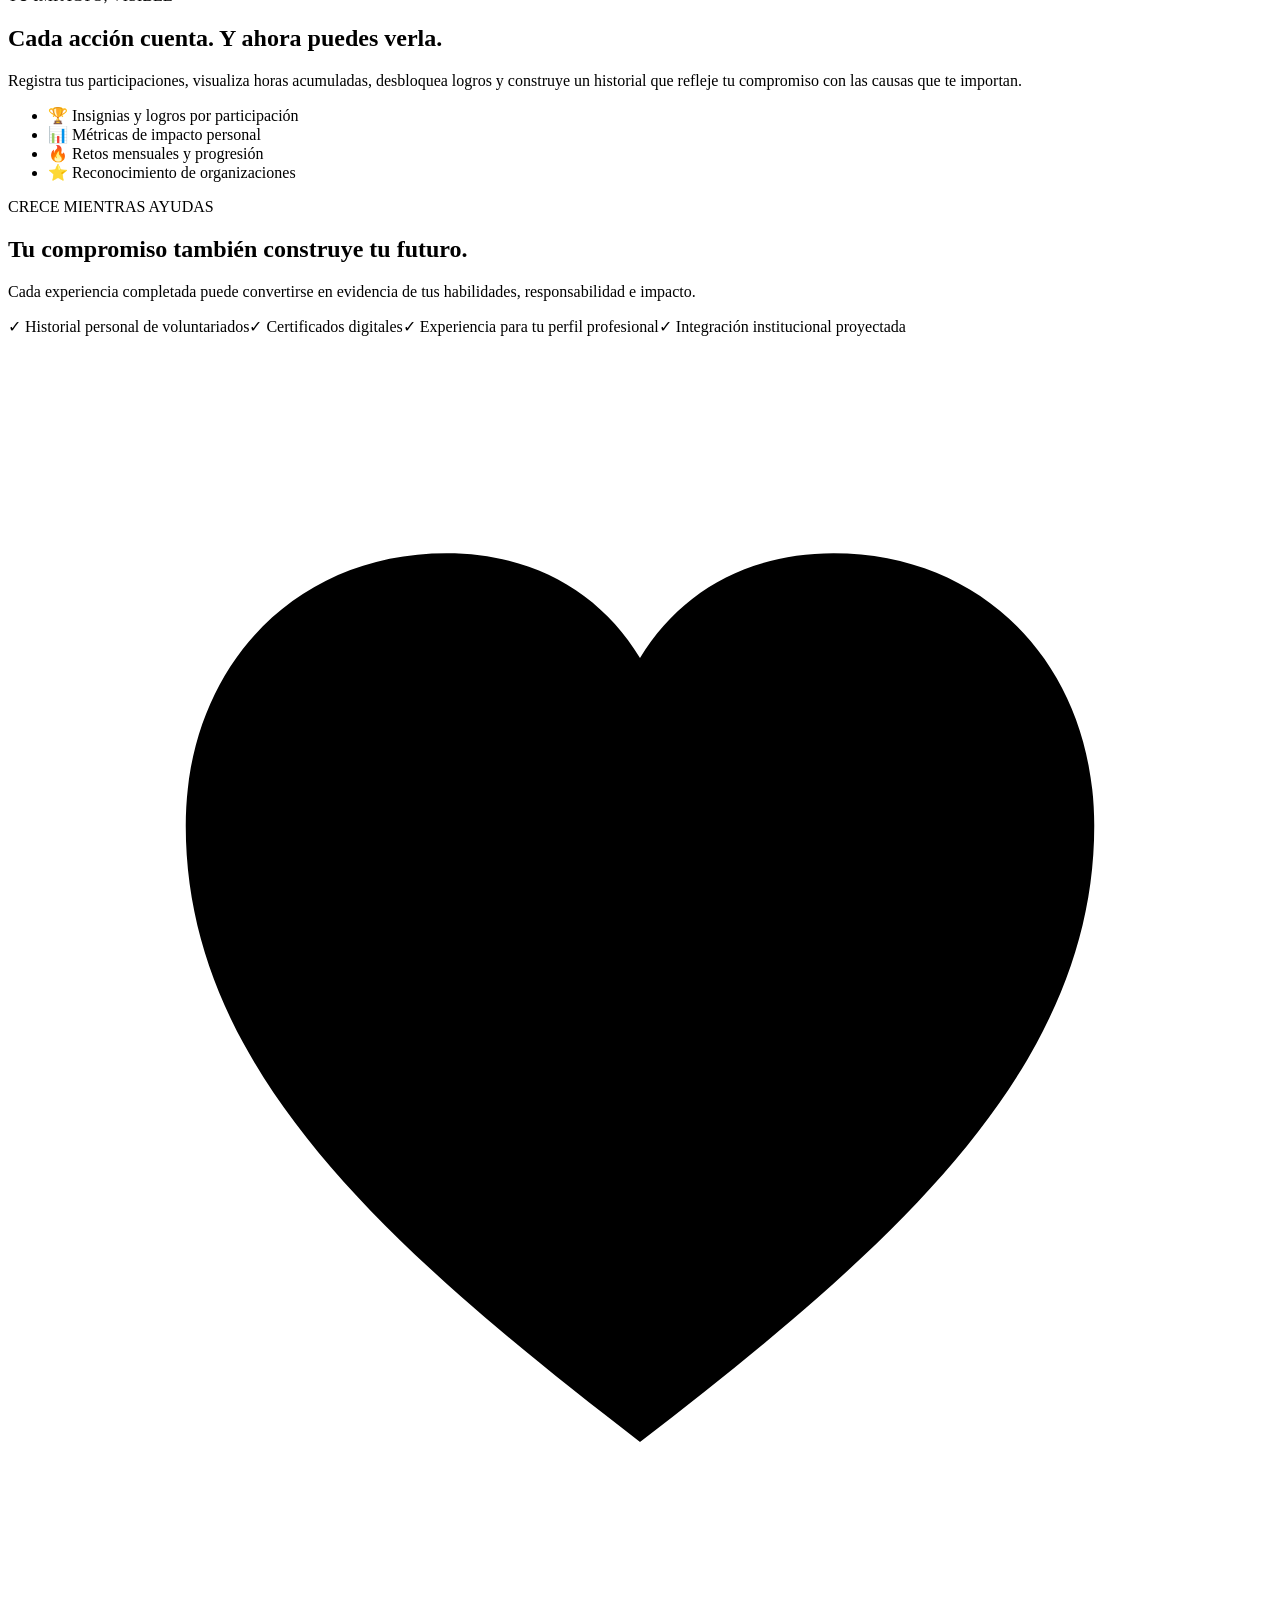
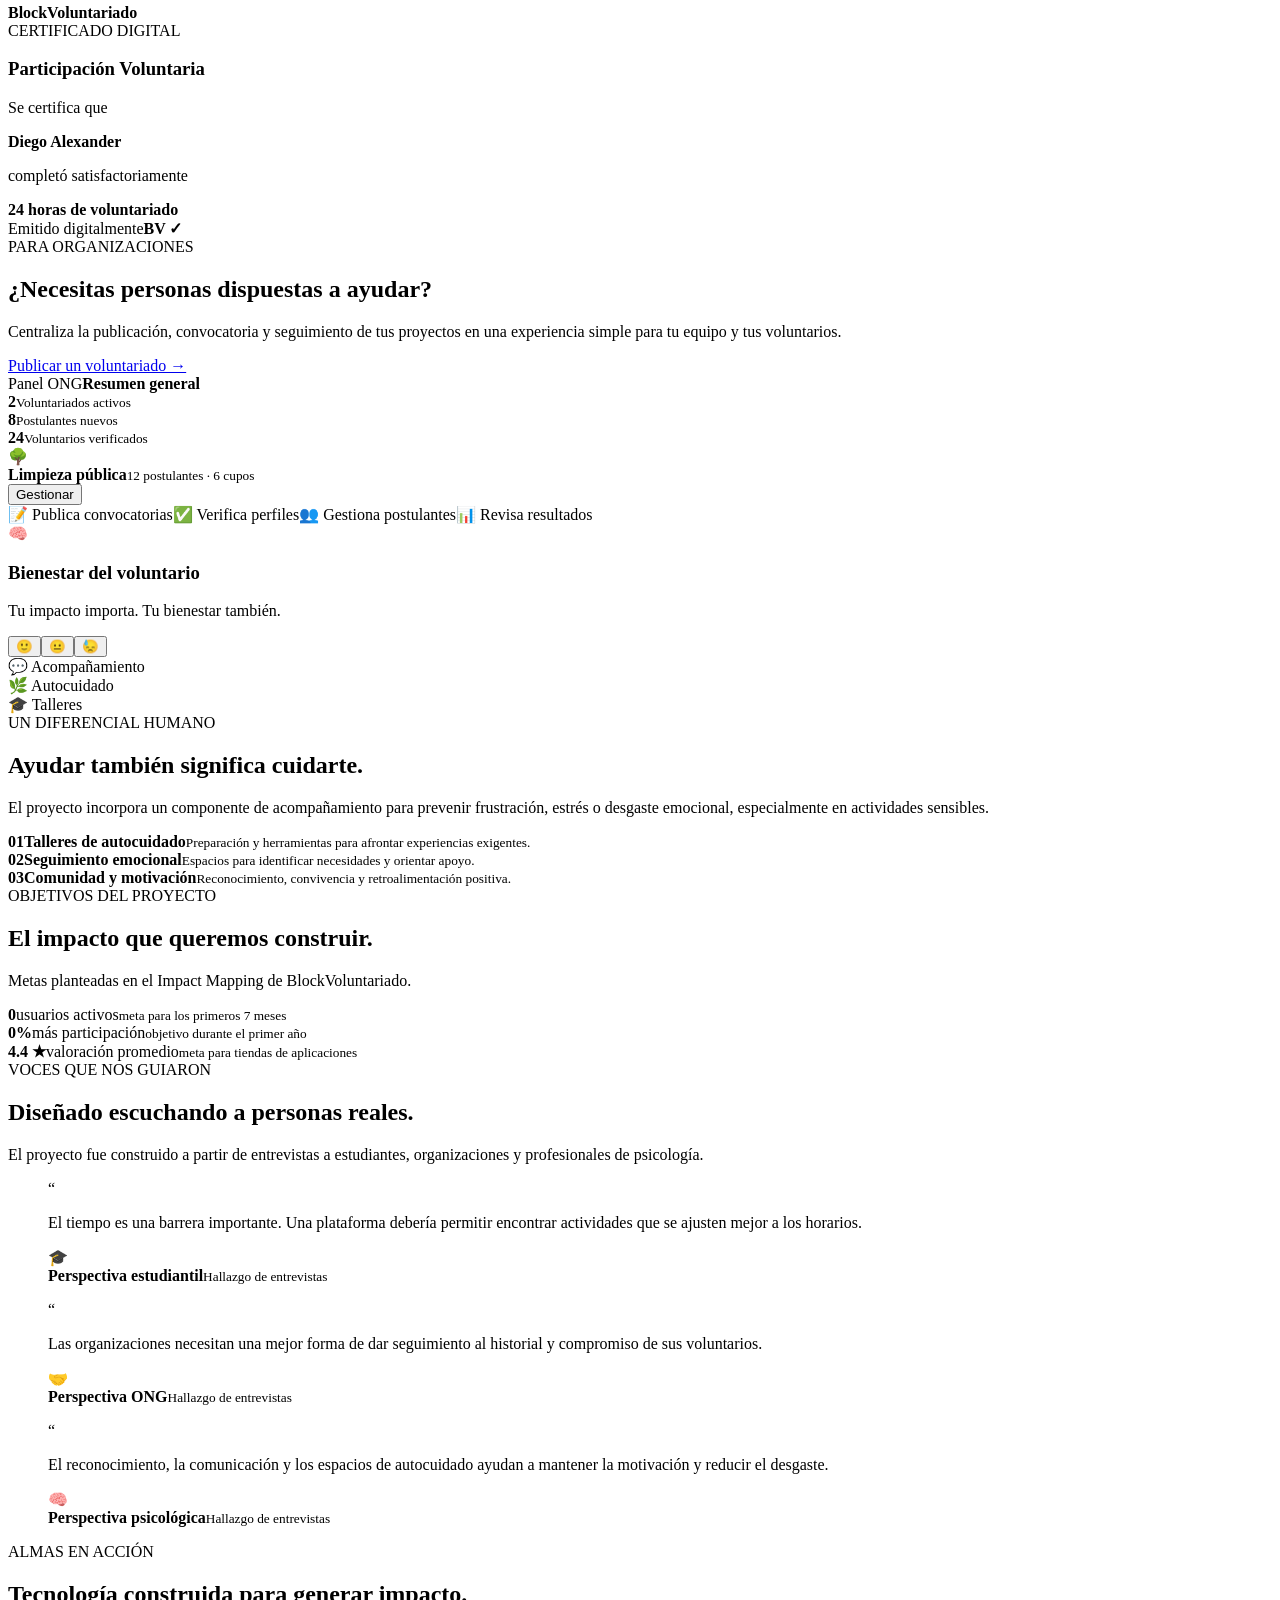
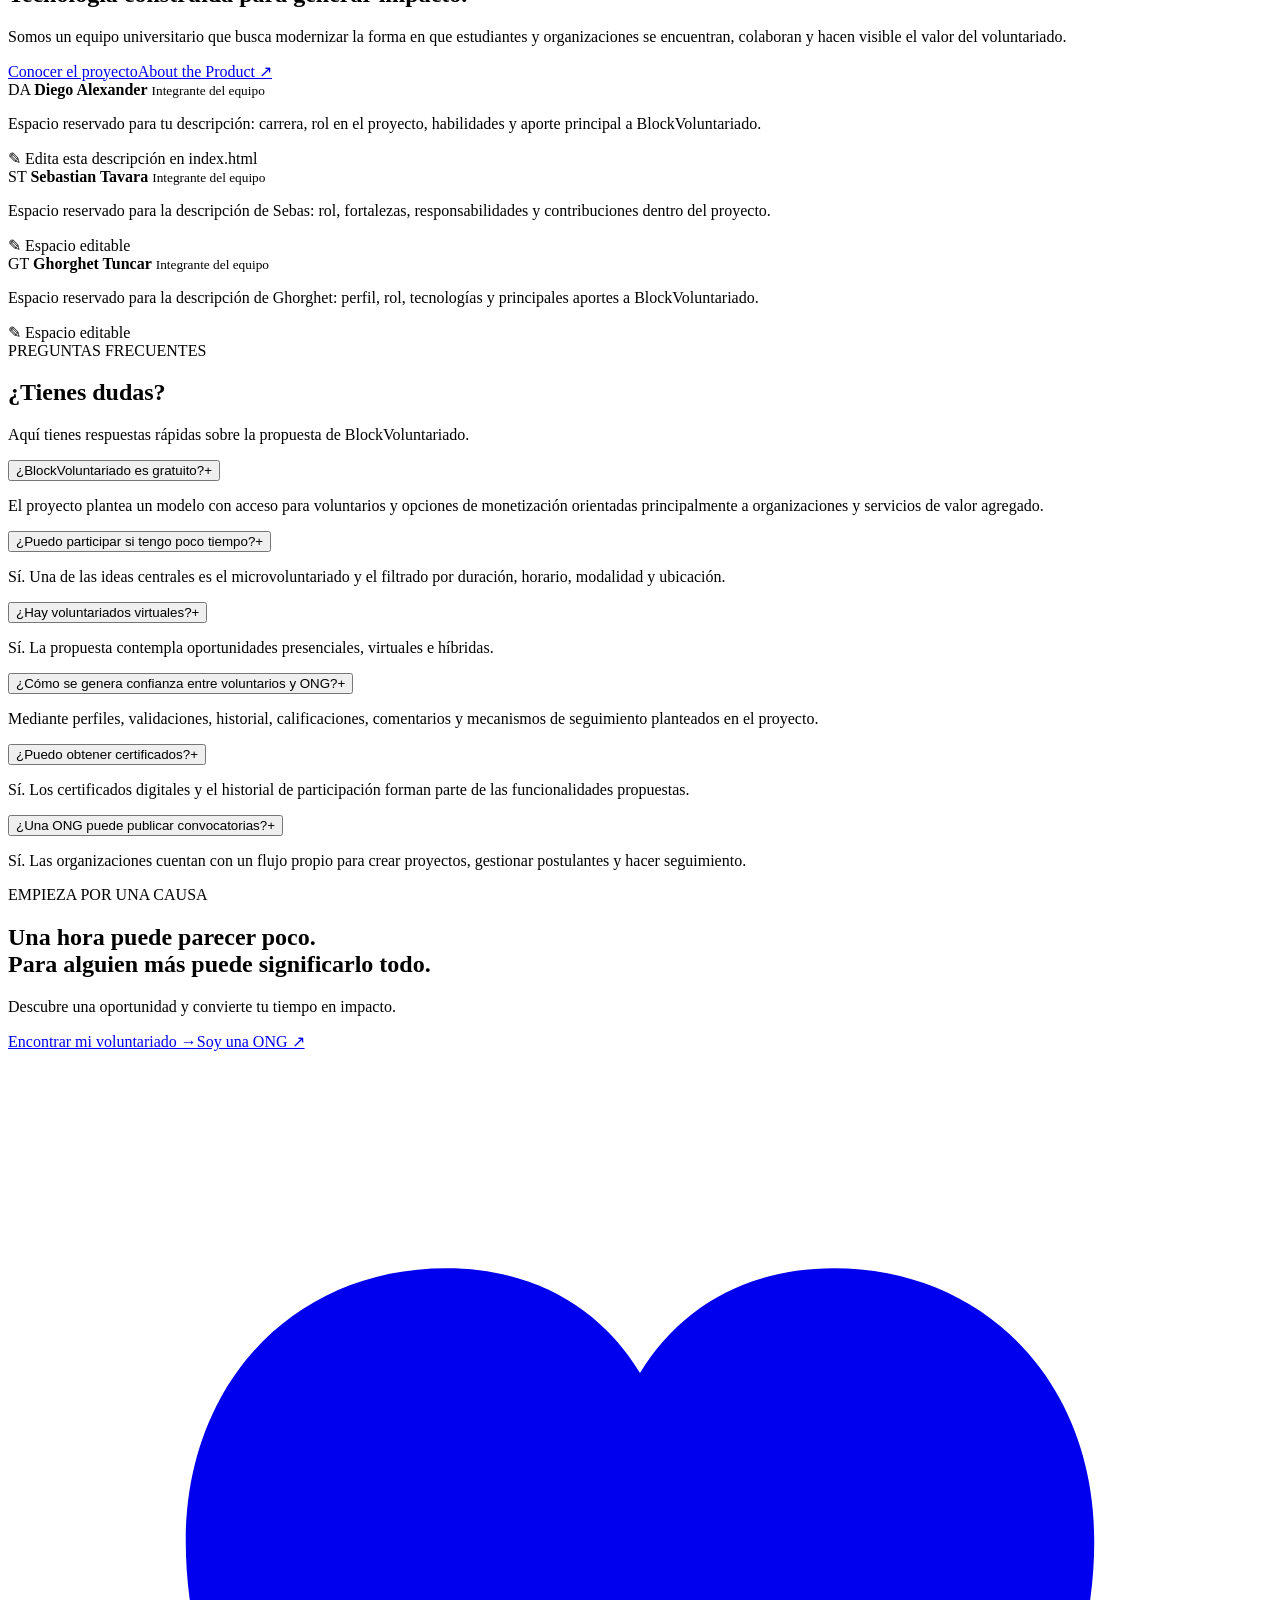
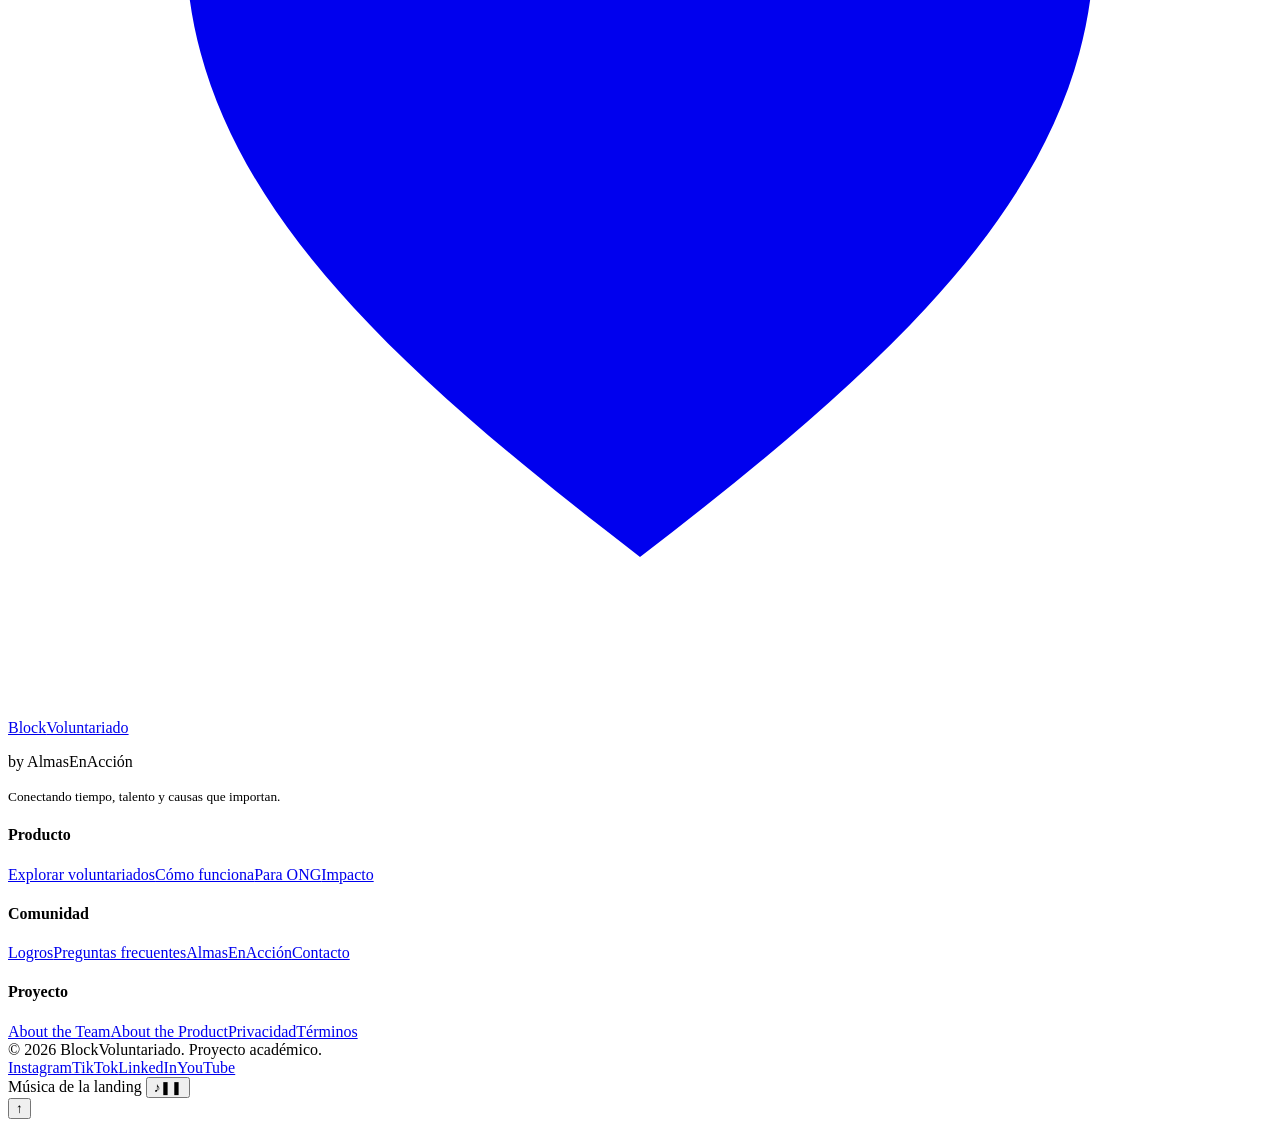
==== commit f35b85b4: "Feat: more css structure" ====
--- a/index.html
+++ b/index.html
@@ -24,8 +24,8 @@
         <div class="nav-links" id="navLinks">
             <a href="#oportunidades" data-i18n="nav.opportunities">Voluntariados</a>
             <a href="#como-funciona" data-i18n="nav.how">Cómo funciona</a>
+            <a href="#impacto" data-i18n="nav.impact">Impacto</a>
             <a href="#ongs" data-i18n="nav.ngo">Para ONG</a>
-            <a href="#impacto" data-i18n="nav.impact">Impacto</a>
             <a href="#nosotros" data-i18n="nav.about">Nosotros</a>
             <a href="#faq">FAQ</a>
         </div>
@@ -202,7 +202,29 @@
     </section>
 
     <section class="section about" id="nosotros">
-        <div class="container about-grid"><div class="about-copy reveal"><span class="eyebrow light">ALMAS EN ACCIÓN</span><h2>Tecnología construida para generar impacto.</h2><p>Somos un equipo universitario que busca modernizar la forma en que estudiantes y organizaciones se encuentran, colaboran y hacen visible el valor del voluntariado.</p><div class="about-actions"><a class="btn btn-white" href="#contacto">Conocer el proyecto</a><a class="text-link light-link" href="#contacto">About the Product ↗</a></div></div><div class="team-grid reveal delay-1"><article><span>BH</span><strong>Brayan Huerta</strong><small>Team Scrum</small></article><article><span>EH</span><strong>Eduardo Salvador</strong><small>Scrum Master</small></article><article><span>ST</span><strong>Sebastian Tavara</strong><small>Team Scrum</small></article><article><span>GT</span><strong>Ghorghet Tuncar</strong><small>Team Scrum</small></article></div></div>
+        <div class="container about-grid"><div class="about-copy reveal"><span class="eyebrow light">ALMAS EN ACCIÓN</span><h2>Tecnología construida para generar impacto.</h2><p>Somos un equipo universitario que busca modernizar la forma en que estudiantes y organizaciones se encuentran, colaboran y hacen visible el valor del voluntariado.</p><div class="about-actions"><a class="btn btn-white" href="#contacto">Conocer el proyecto</a><a class="text-link light-link" href="#contacto">About the Product ↗</a></div></div><div class="team-grid reveal delay-1">
+            <article>
+                <span class="team-avatar">DA</span>
+                <strong>Diego Alexander</strong>
+                <small>Integrante del equipo</small>
+                <p>Espacio reservado para tu descripción: carrera, rol en el proyecto, habilidades y aporte principal a BlockVoluntariado.</p>
+                <span class="team-edit-hint">✎ Edita esta descripción en index.html</span>
+            </article>
+            <article>
+                <span class="team-avatar">ST</span>
+                <strong>Sebastian Tavara</strong>
+                <small>Integrante del equipo</small>
+                <p>Espacio reservado para la descripción de Sebas: rol, fortalezas, responsabilidades y contribuciones dentro del proyecto.</p>
+                <span class="team-edit-hint">✎ Espacio editable</span>
+            </article>
+            <article>
+                <span class="team-avatar">GT</span>
+                <strong>Ghorghet Tuncar</strong>
+                <small>Integrante del equipo</small>
+                <p>Espacio reservado para la descripción de Ghorghet: perfil, rol, tecnologías y principales aportes a BlockVoluntariado.</p>
+                <span class="team-edit-hint">✎ Espacio editable</span>
+            </article>
+        </div></div>
     </section>
 
     <section class="section faq" id="faq">
@@ -226,10 +248,27 @@
         <div><h4>Comunidad</h4><a href="#impacto">Logros</a><a href="#faq">Preguntas frecuentes</a><a href="#nosotros">AlmasEnAcción</a><a href="#contacto">Contacto</a></div>
         <div><h4>Proyecto</h4><a href="#nosotros">About the Team</a><a href="#nosotros">About the Product</a><a href="html/privacy.html">Privacidad</a><a href="html/terms.html">Términos</a></div>
     </div>
-    <div class="container footer-bottom"><span>© 2026 BlockVoluntariado. Proyecto académico.</span><div><a href="#">Instagram</a><a href="#">TikTok</a><a href="#">LinkedIn</a><a href="#">YouTube</a></div></div>
+    <div class="container footer-bottom"><span>© <span id="currentYear">2026</span> BlockVoluntariado. Proyecto académico.</span><div><a href="#">Instagram</a><a href="#">TikTok</a><a href="#">LinkedIn</a><a href="#">YouTube</a></div></div>
 </footer>
 
+<div class="music-control">
+    <span class="music-hint">Música de la landing</span>
+    <button class="music-btn" id="musicBtn" type="button" aria-label="Reproducir música" title="Reproducir música">
+        <span class="music-off">♪</span><span class="music-on">❚❚</span>
+    </button>
+</div>
+<div class="music-toast" id="musicToast" role="status" aria-live="polite"></div>
+<audio id="landingMusic" preload="none" loop>
+    <source src="audio/landing-theme.mp3" type="audio/mpeg">
+</audio>
+
 <button class="back-top" id="backTop" aria-label="Volver arriba">↑</button>
-<script src="js/script.js"></script>
+<script src="js/navigation.js" defer></script>
+<script src="js/reveal.js" defer></script>
+<script src="js/search.js" defer></script>
+<script src="js/faq.js" defer></script>
+<script src="js/i18n.js" defer></script>
+<script src="js/audio.js" defer></script>
+<script src="js/main.js" defer></script>
 </body>
 </html>
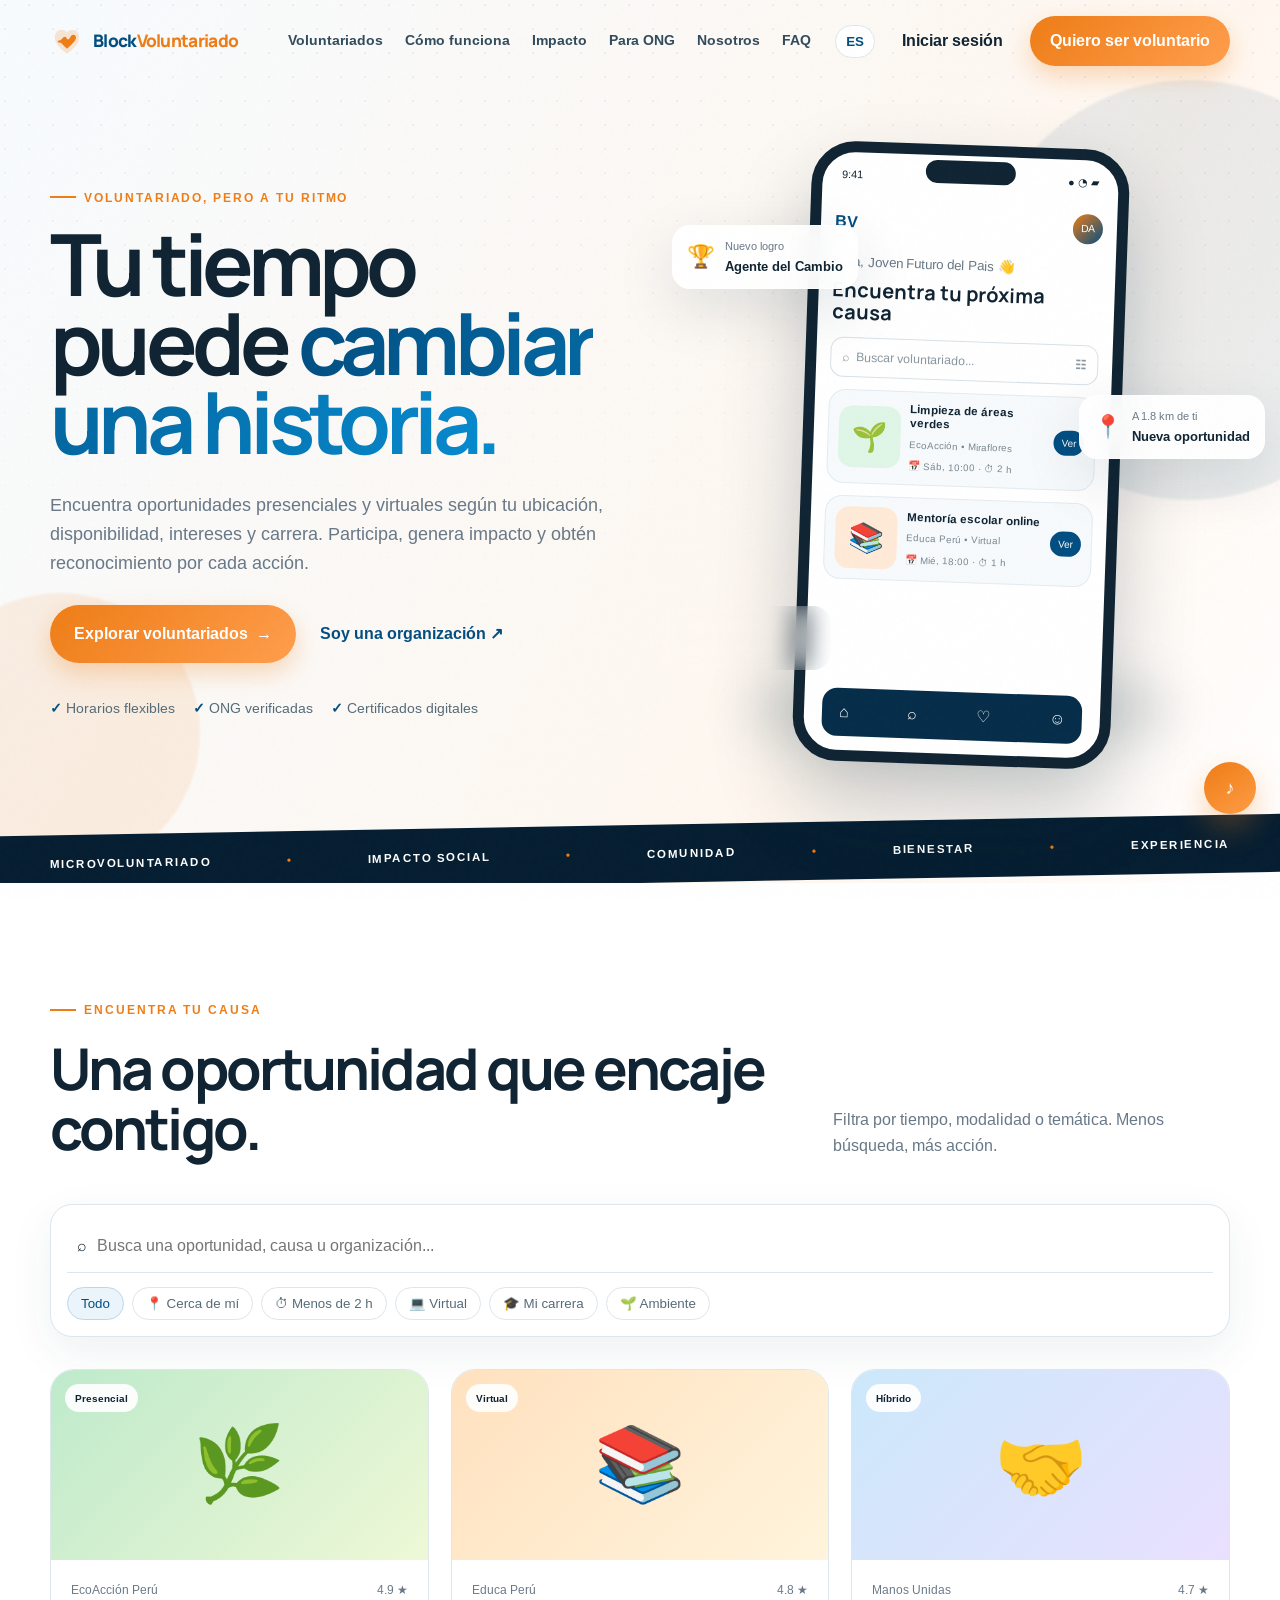
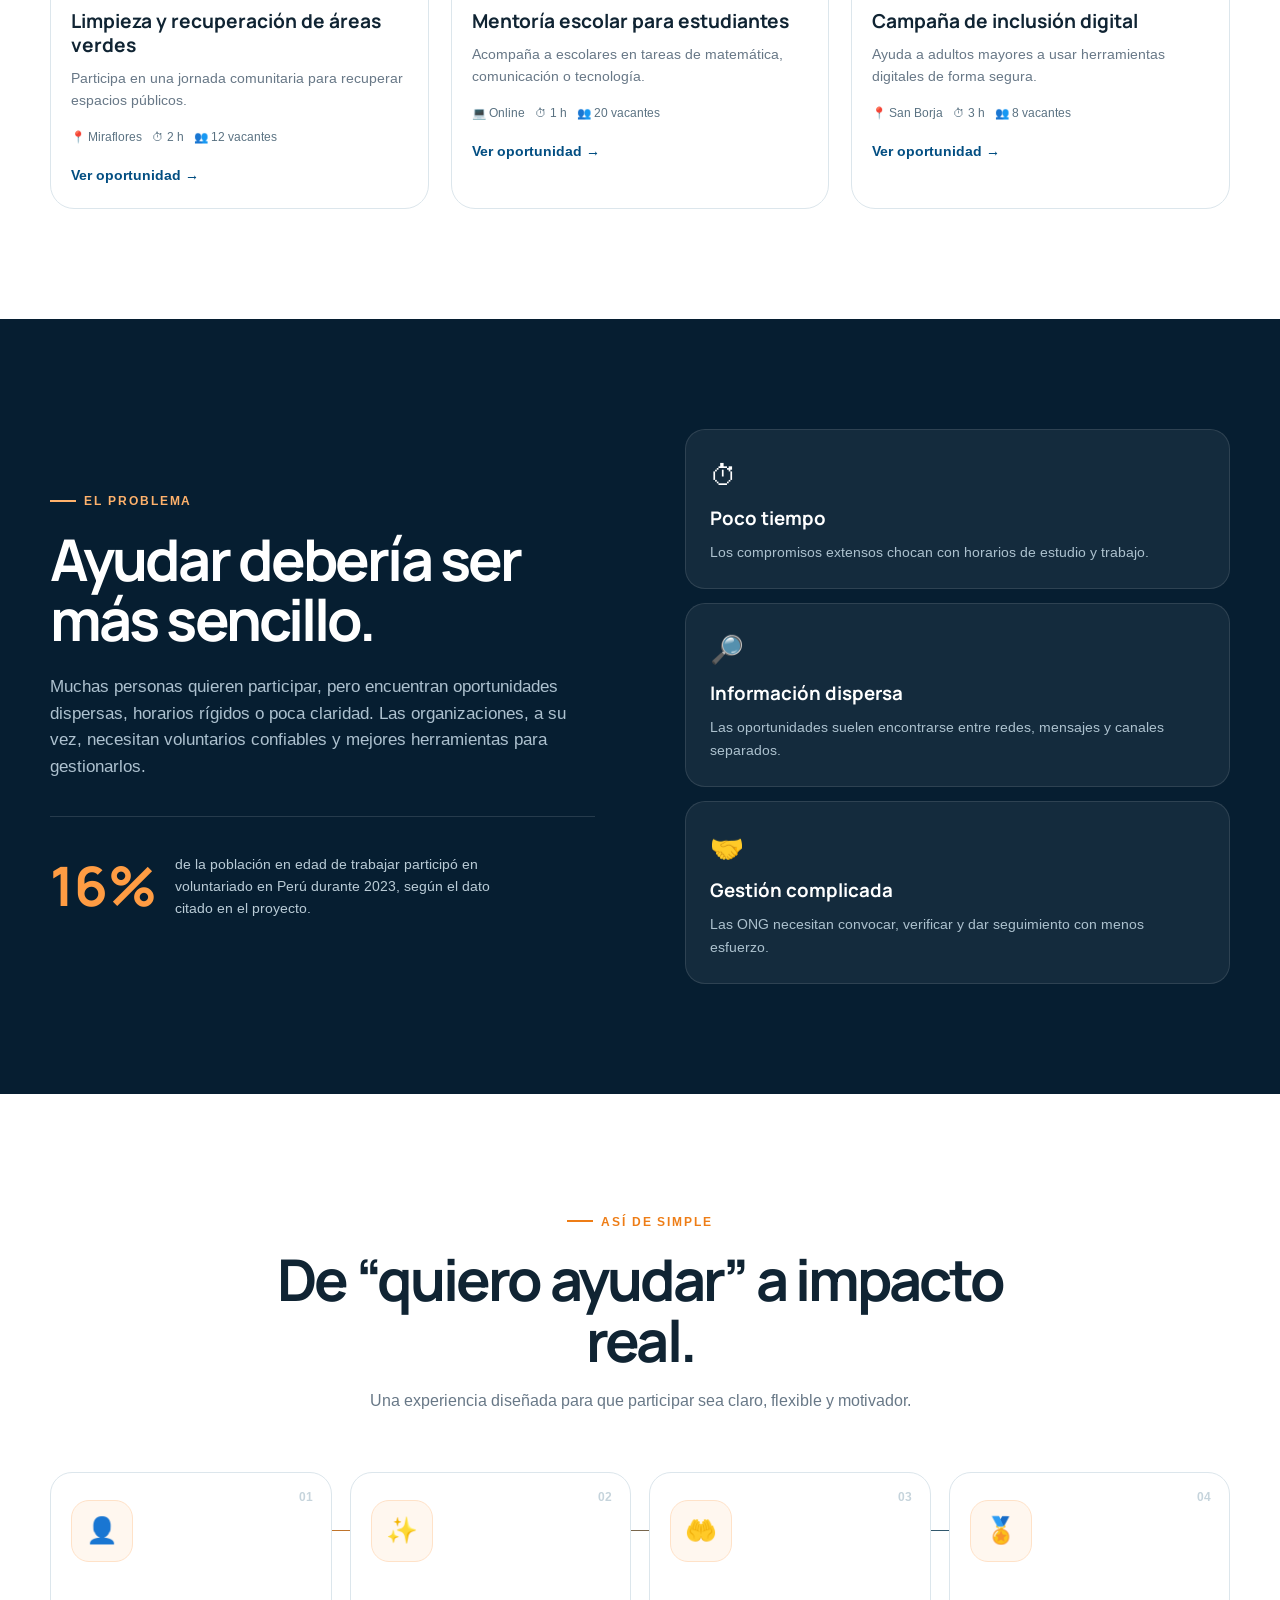
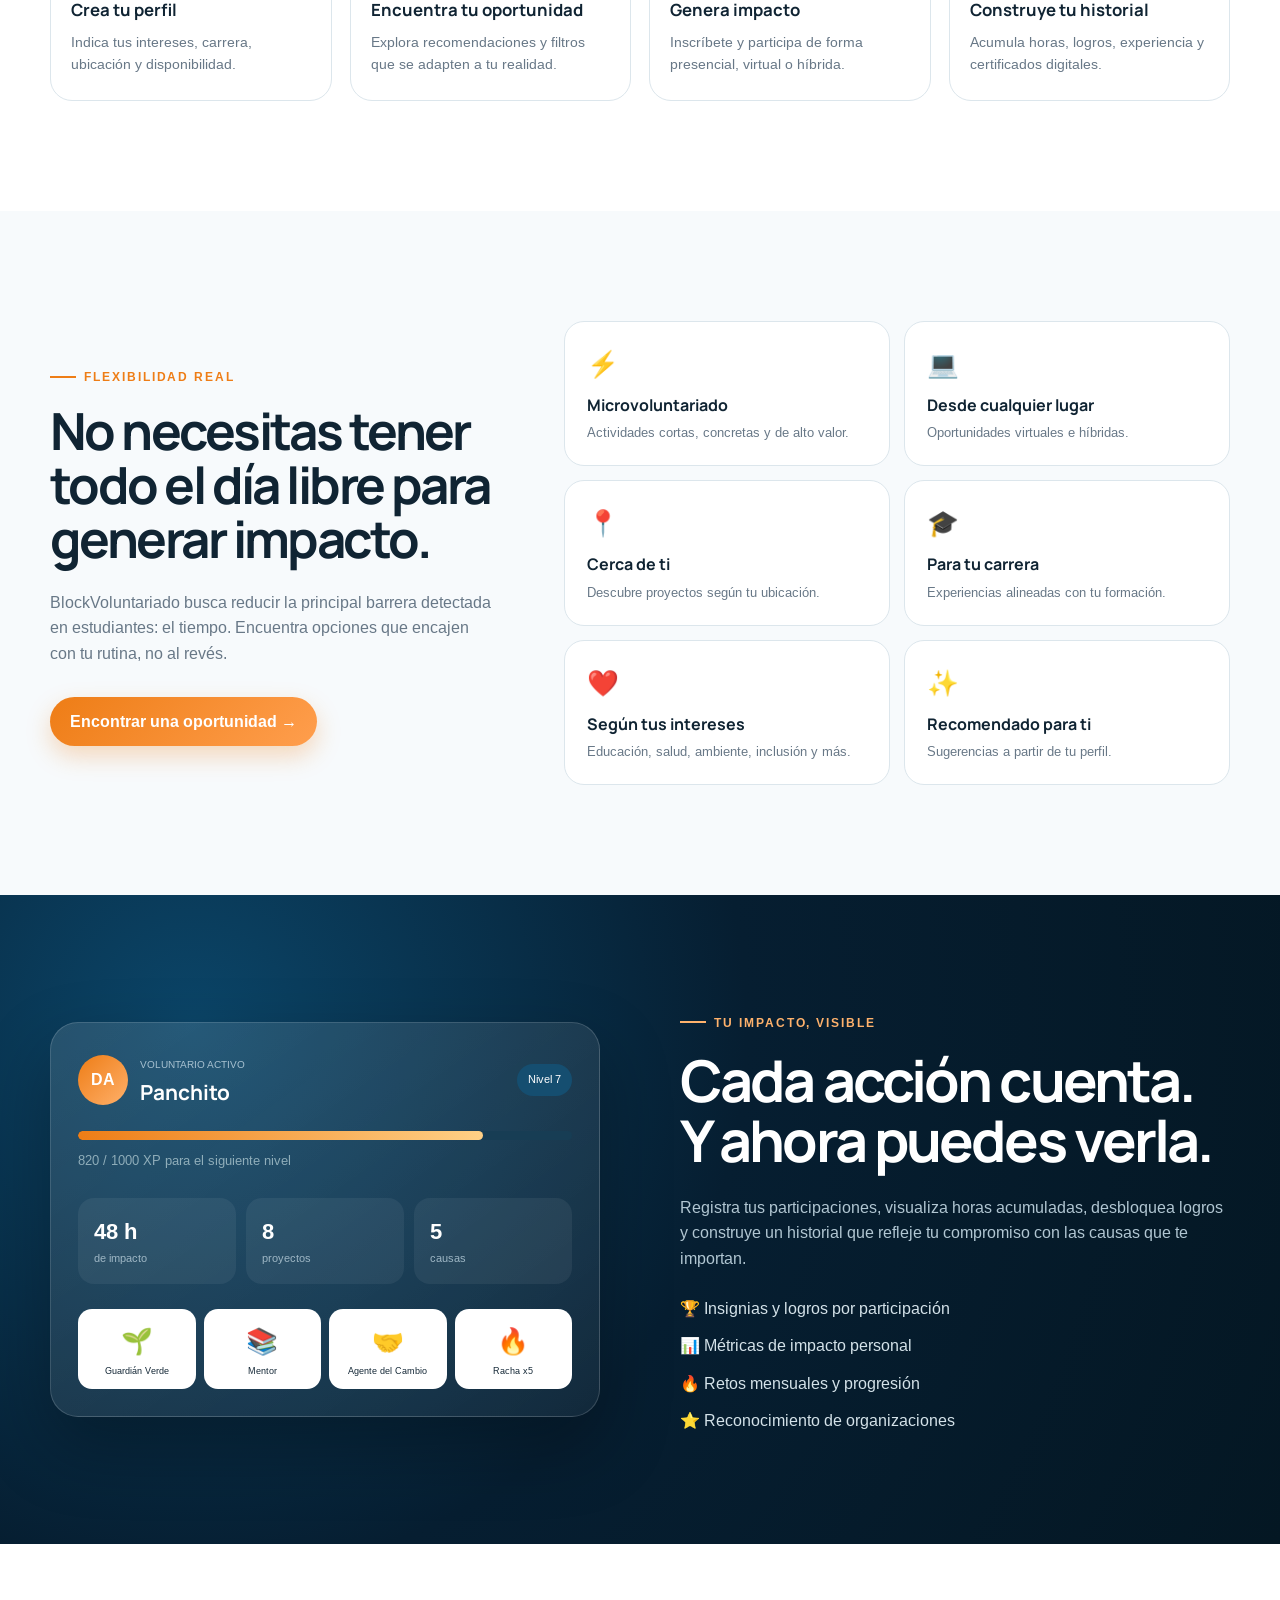
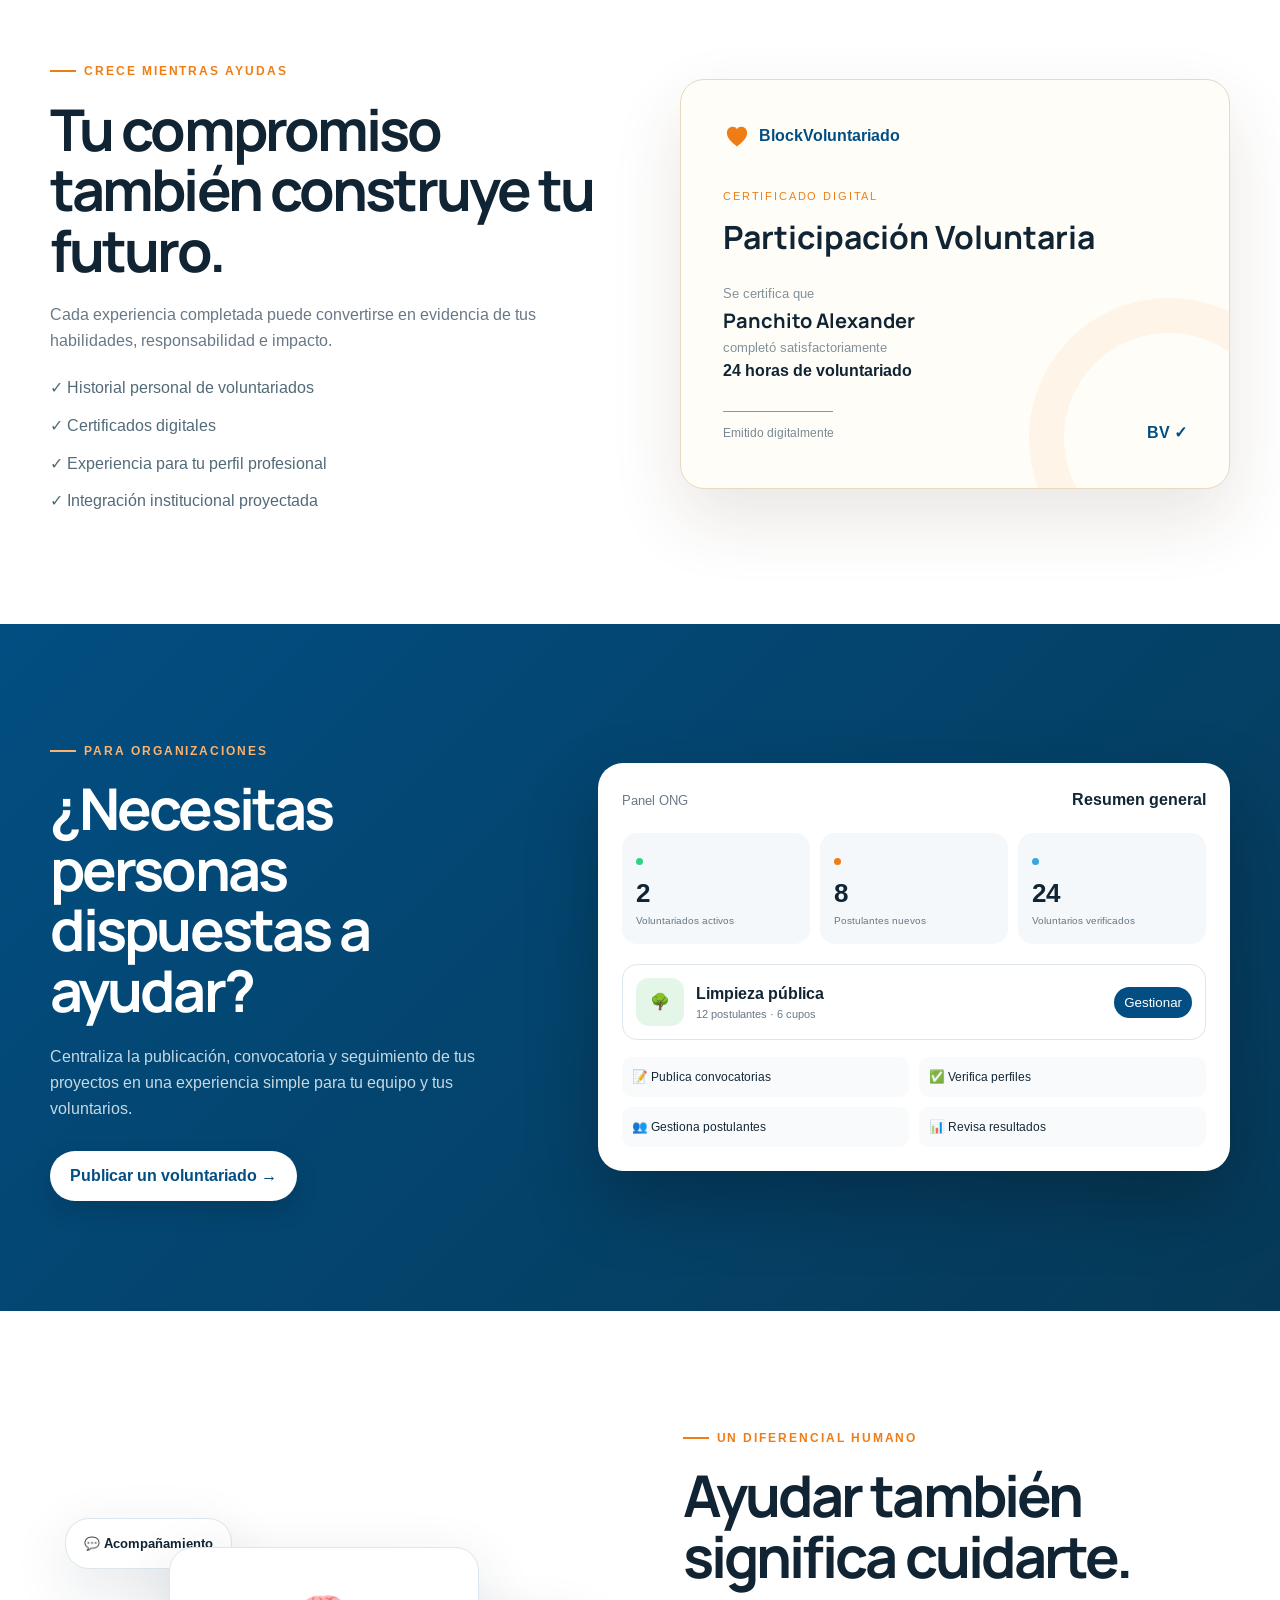
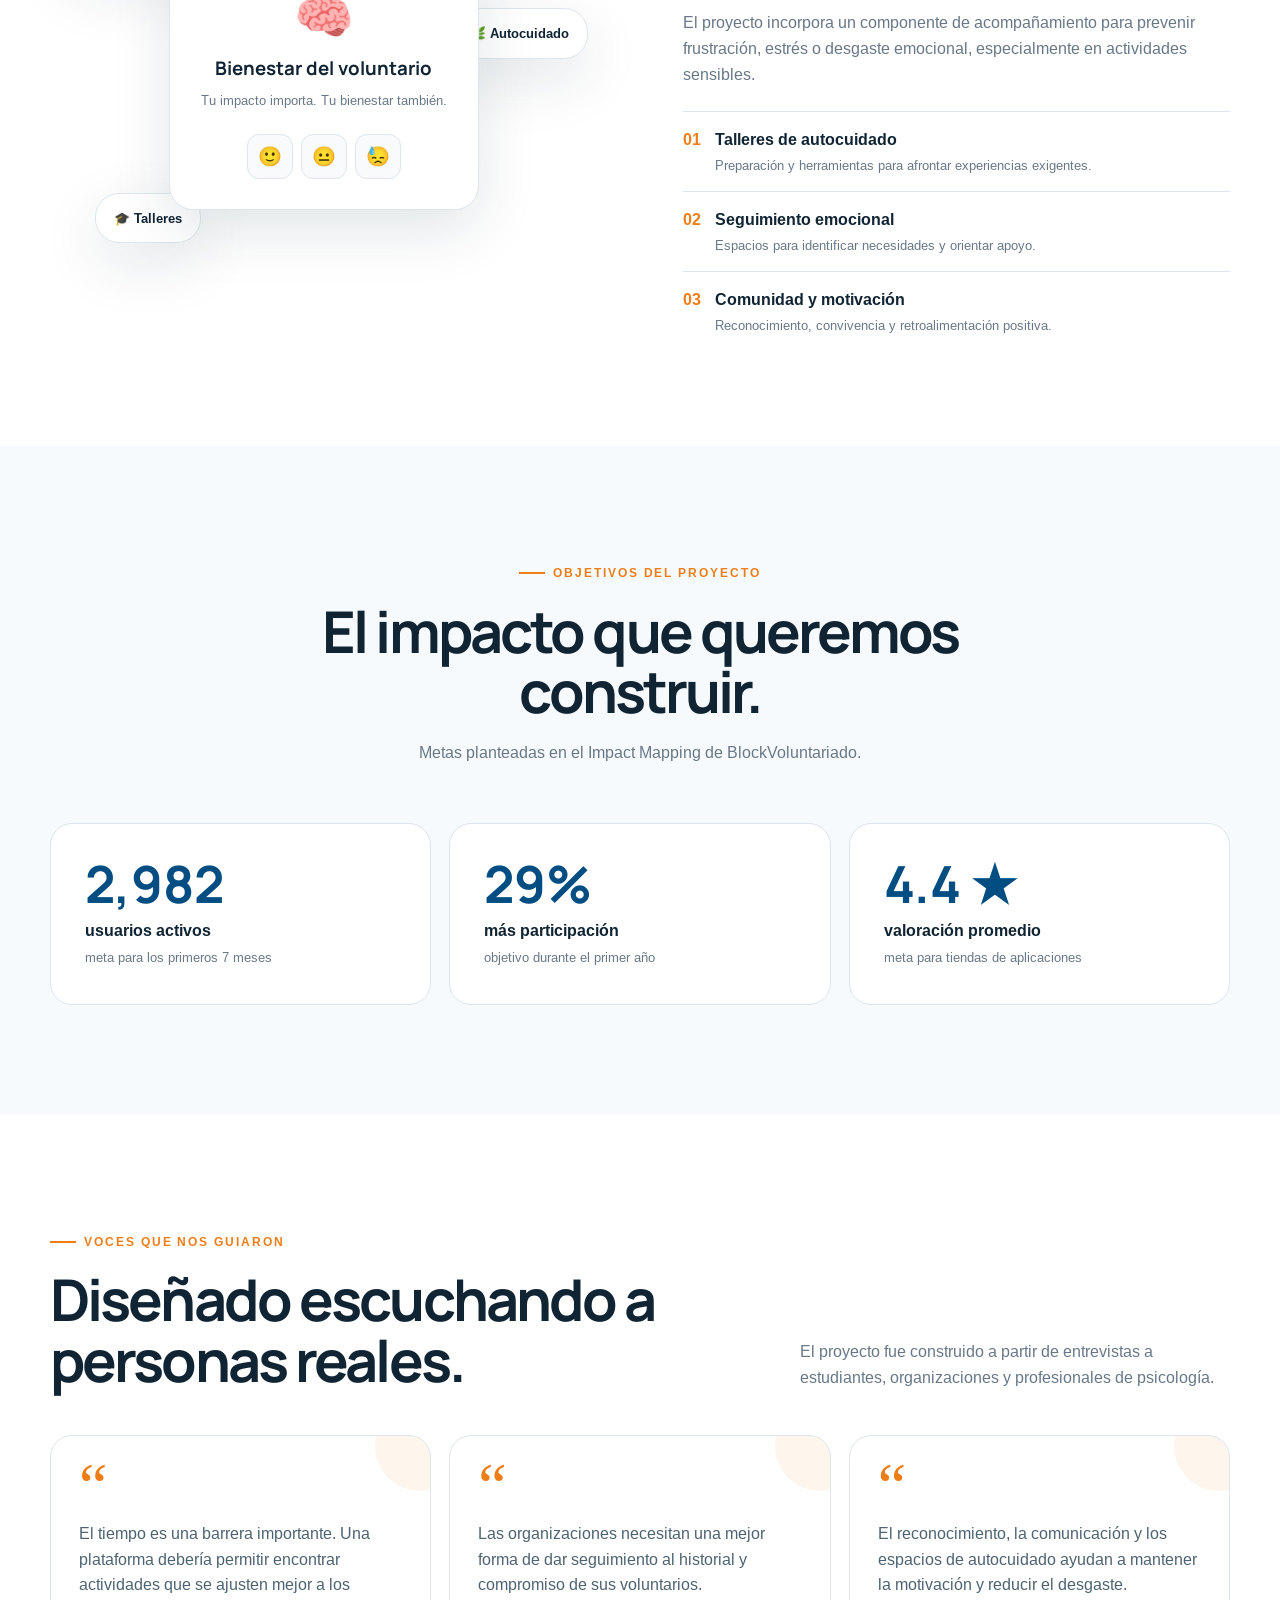
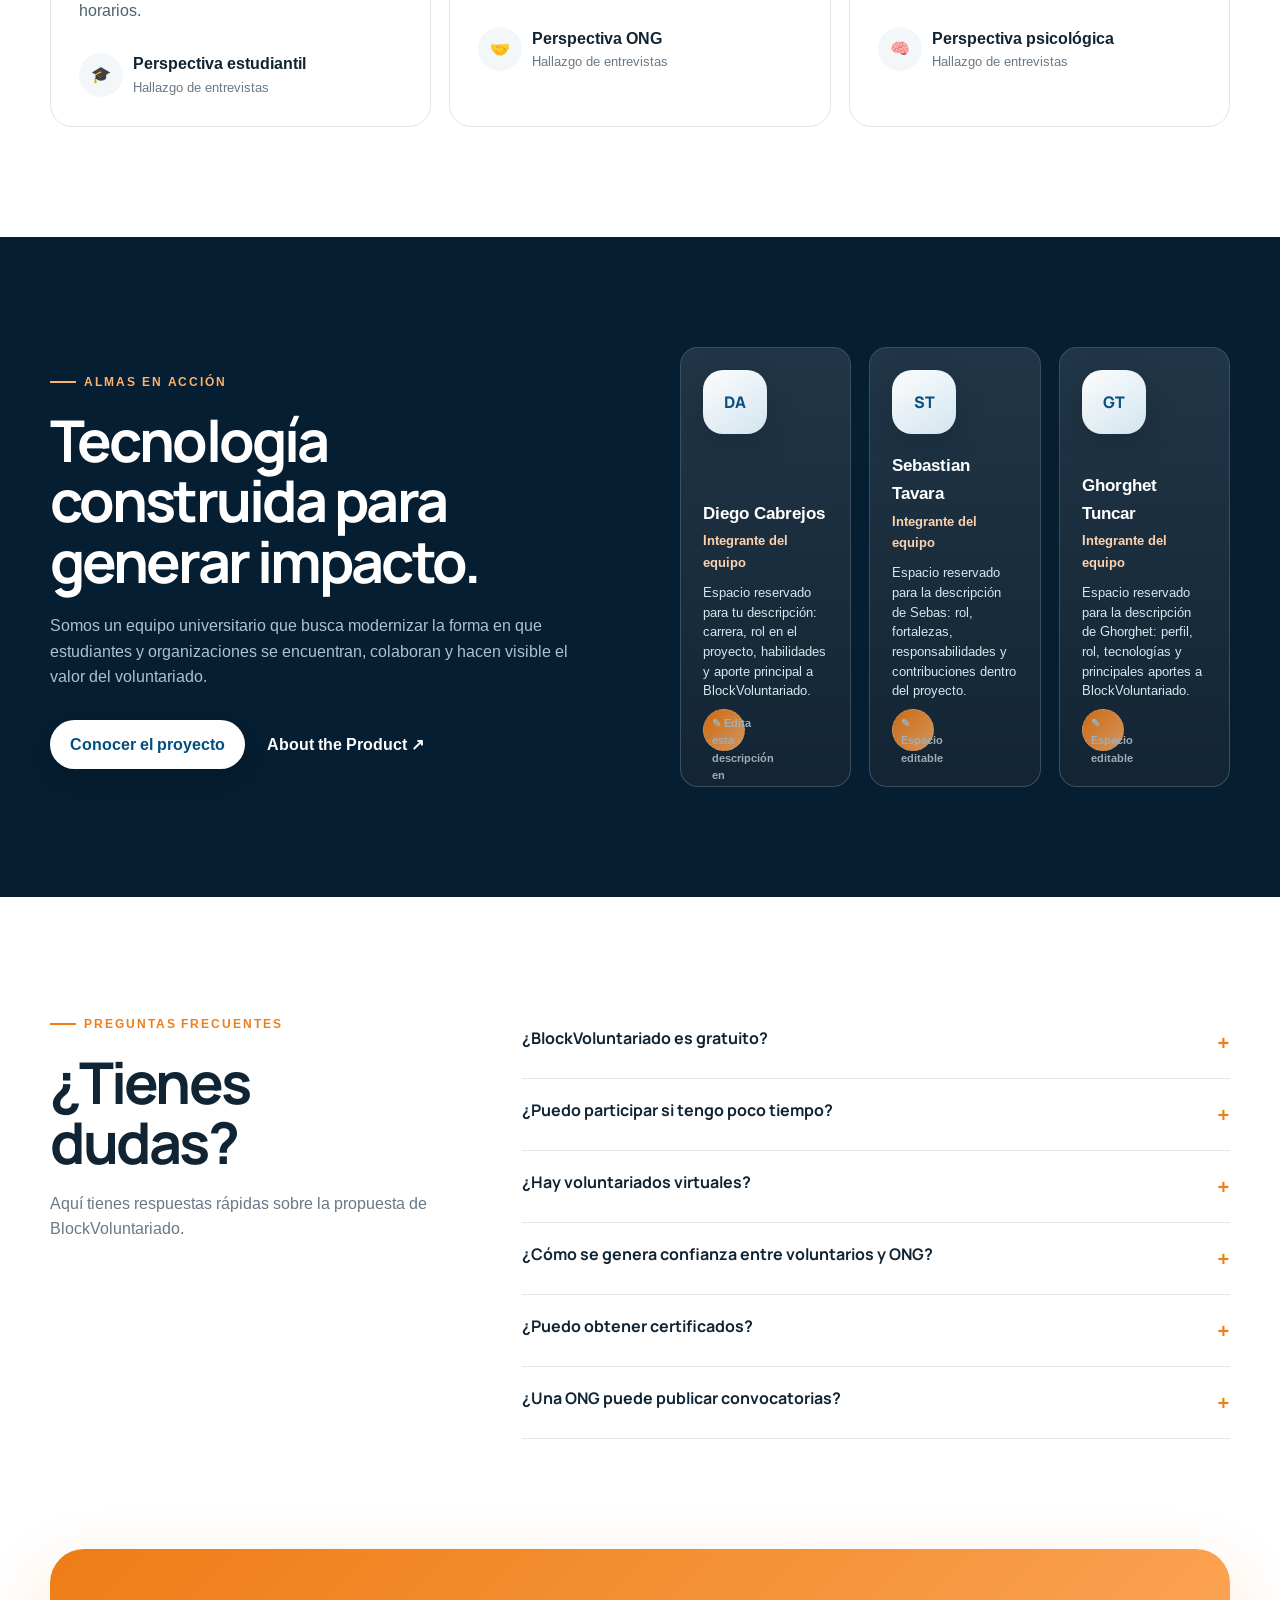
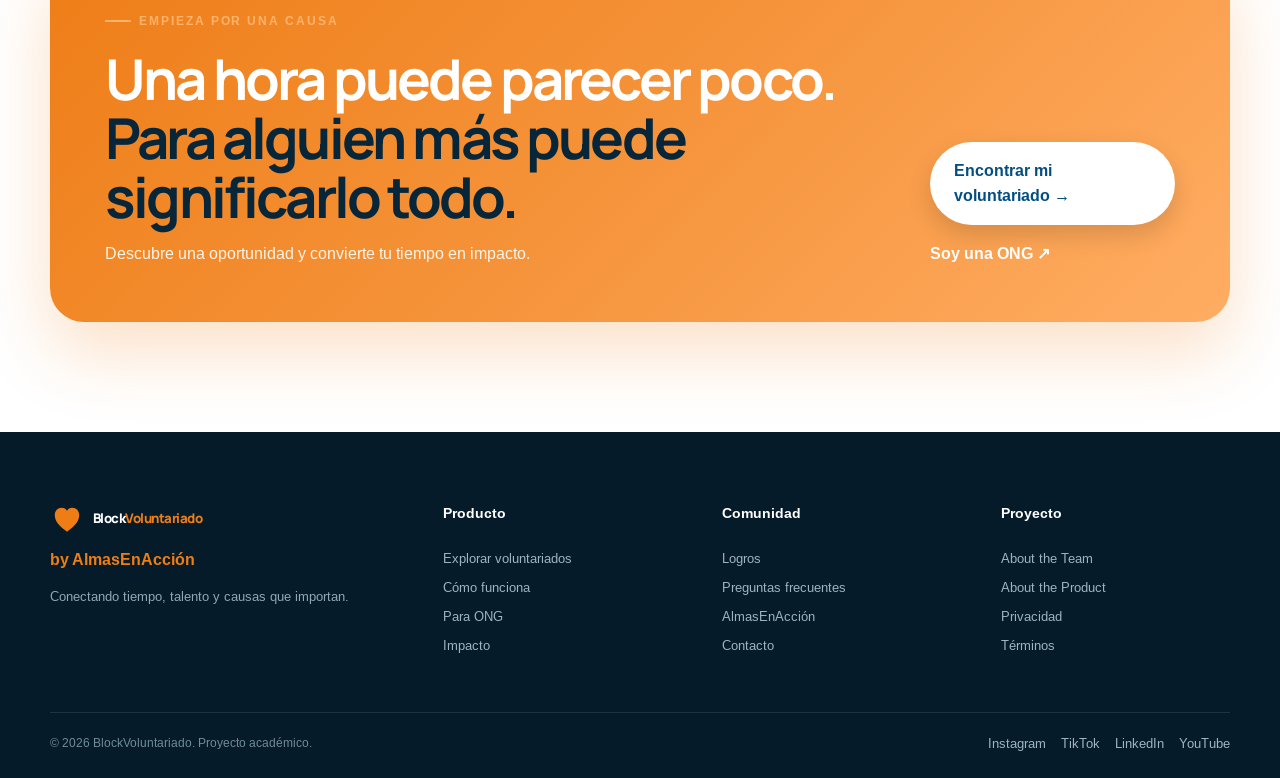
==== commit ad7e96f9: "Fix: fix index.html" ====
--- a/index.html
+++ b/index.html
@@ -60,7 +60,7 @@
                 <div class="phone">
                     <div class="phone-bar"><span>9:41</span><span>● ◔ ▰</span></div>
                     <div class="app-head"><span class="mini-logo">BV</span><span class="avatar">DA</span></div>
-                    <div class="app-copy"><small>Hola, Diego 👋</small><h3>Encuentra tu próxima causa</h3></div>
+                    <div class="app-copy"><small>Hola, Joven Futuro del Pais 👋</small><h3>Encuentra tu próxima causa</h3></div>
                     <div class="app-search">⌕ <span>Buscar voluntariado...</span><b>☷</b></div>
                     <div class="app-card">
                         <div class="thumb thumb-green">🌱</div>
@@ -156,7 +156,7 @@
     <section class="section gamification" id="impacto">
         <div class="container game-grid">
             <div class="game-dashboard reveal">
-                <div class="dash-top"><div class="dash-avatar">DA</div><div><small>VOLUNTARIO ACTIVO</small><h3>Diego</h3></div><span>Nivel 7</span></div>
+                <div class="dash-top"><div class="dash-avatar">DA</div><div><small>VOLUNTARIO ACTIVO</small><h3>Panchito</h3></div><span>Nivel 7</span></div>
                 <div class="progress"><i style="width:82%"></i></div><small>820 / 1000 XP para el siguiente nivel</small>
                 <div class="dash-stats"><div><strong>48 h</strong><span>de impacto</span></div><div><strong>8</strong><span>proyectos</span></div><div><strong>5</strong><span>causas</span></div></div>
                 <div class="badge-row"><div>🌱<small>Guardián Verde</small></div><div>📚<small>Mentor</small></div><div>🤝<small>Agente del Cambio</small></div><div>🔥<small>Racha x5</small></div></div>
@@ -168,7 +168,7 @@
     <section class="section certificate">
         <div class="container certificate-grid">
             <div class="certificate-copy reveal"><span class="eyebrow">CRECE MIENTRAS AYUDAS</span><h2>Tu compromiso también construye tu futuro.</h2><p>Cada experiencia completada puede convertirse en evidencia de tus habilidades, responsabilidad e impacto.</p><div class="check-list"><span>✓ Historial personal de voluntariados</span><span>✓ Certificados digitales</span><span>✓ Experiencia para tu perfil profesional</span><span>✓ Integración institucional proyectada</span></div></div>
-            <div class="certificate-card reveal delay-1"><div class="cert-brand"><span class="brand-mark small"><svg viewBox="0 0 64 64"><path d="M32 56C19 46 9 37 9 24.8 9 16.8 14.5 11 22.2 11c4.4 0 7.8 2 9.8 5.3C34 13 37.4 11 41.8 11 49.5 11 55 16.8 55 24.8 55 37 45 46 32 56Z" fill="currentColor"/></svg></span><b>BlockVoluntariado</b></div><span class="cert-label">CERTIFICADO DIGITAL</span><h3>Participación Voluntaria</h3><p>Se certifica que</p><strong class="cert-name">Diego Alexander</strong><p>completó satisfactoriamente</p><strong>24 horas de voluntariado</strong><div class="cert-line"></div><div class="cert-foot"><span>Emitido digitalmente</span><b>BV ✓</b></div></div>
+            <div class="certificate-card reveal delay-1"><div class="cert-brand"><span class="brand-mark small"><svg viewBox="0 0 64 64"><path d="M32 56C19 46 9 37 9 24.8 9 16.8 14.5 11 22.2 11c4.4 0 7.8 2 9.8 5.3C34 13 37.4 11 41.8 11 49.5 11 55 16.8 55 24.8 55 37 45 46 32 56Z" fill="currentColor"/></svg></span><b>BlockVoluntariado</b></div><span class="cert-label">CERTIFICADO DIGITAL</span><h3>Participación Voluntaria</h3><p>Se certifica que</p><strong class="cert-name">Panchito Alexander</strong><p>completó satisfactoriamente</p><strong>24 horas de voluntariado</strong><div class="cert-line"></div><div class="cert-foot"><span>Emitido digitalmente</span><b>BV ✓</b></div></div>
         </div>
     </section>
 
@@ -205,7 +205,7 @@
         <div class="container about-grid"><div class="about-copy reveal"><span class="eyebrow light">ALMAS EN ACCIÓN</span><h2>Tecnología construida para generar impacto.</h2><p>Somos un equipo universitario que busca modernizar la forma en que estudiantes y organizaciones se encuentran, colaboran y hacen visible el valor del voluntariado.</p><div class="about-actions"><a class="btn btn-white" href="#contacto">Conocer el proyecto</a><a class="text-link light-link" href="#contacto">About the Product ↗</a></div></div><div class="team-grid reveal delay-1">
             <article>
                 <span class="team-avatar">DA</span>
-                <strong>Diego Alexander</strong>
+                <strong>Diego Cabrejos</strong>
                 <small>Integrante del equipo</small>
                 <p>Espacio reservado para tu descripción: carrera, rol en el proyecto, habilidades y aporte principal a BlockVoluntariado.</p>
                 <span class="team-edit-hint">✎ Edita esta descripción en index.html</span>
--- a/css/styles.css
+++ b/css/styles.css
@@ -0,0 +1,10 @@
+/* Archivo principal: carga los estilos por componente. */
+@import url('./base.css');
+@import url('./sections.css');
+@import url('./header.css');
+@import url('./hero.css');
+@import url('./testimonials.css');
+@import url('./team.css');
+@import url('./faq.css');
+@import url('./music.css');
+@import url('./responsive.css');
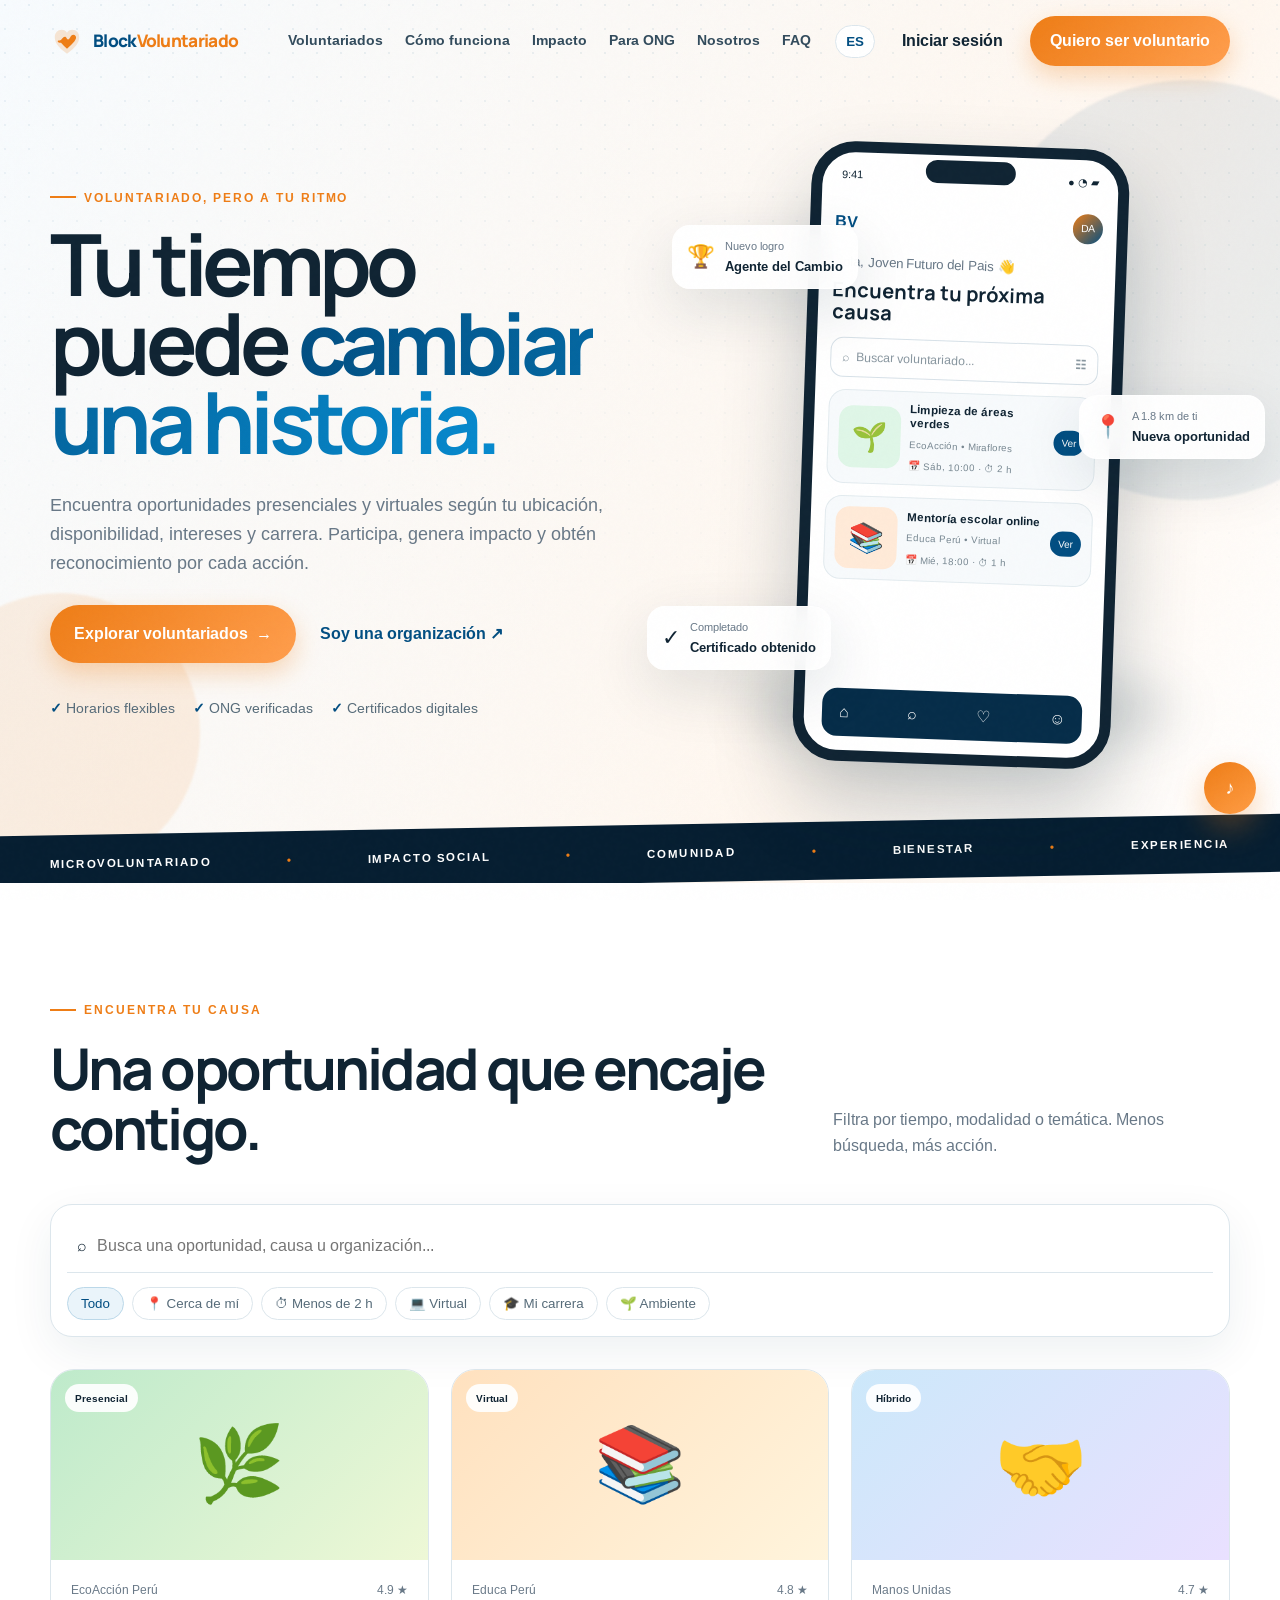
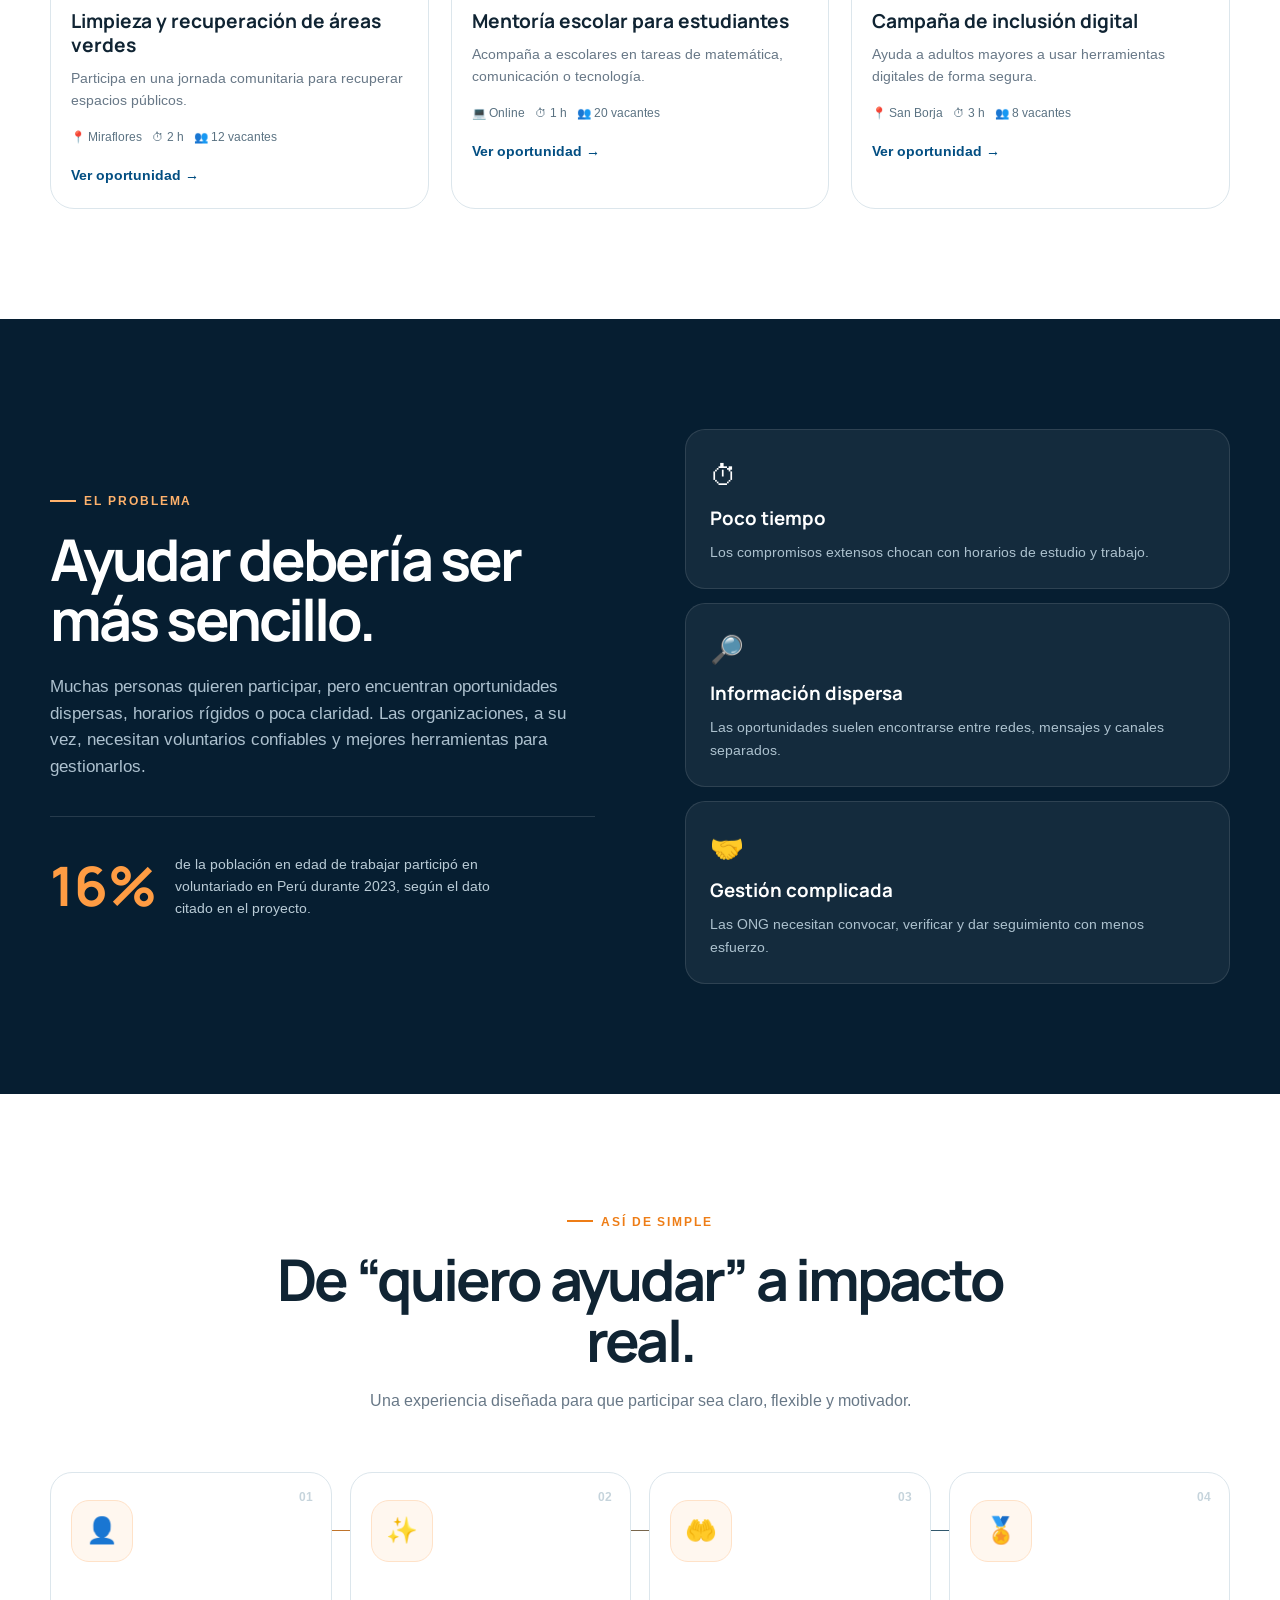
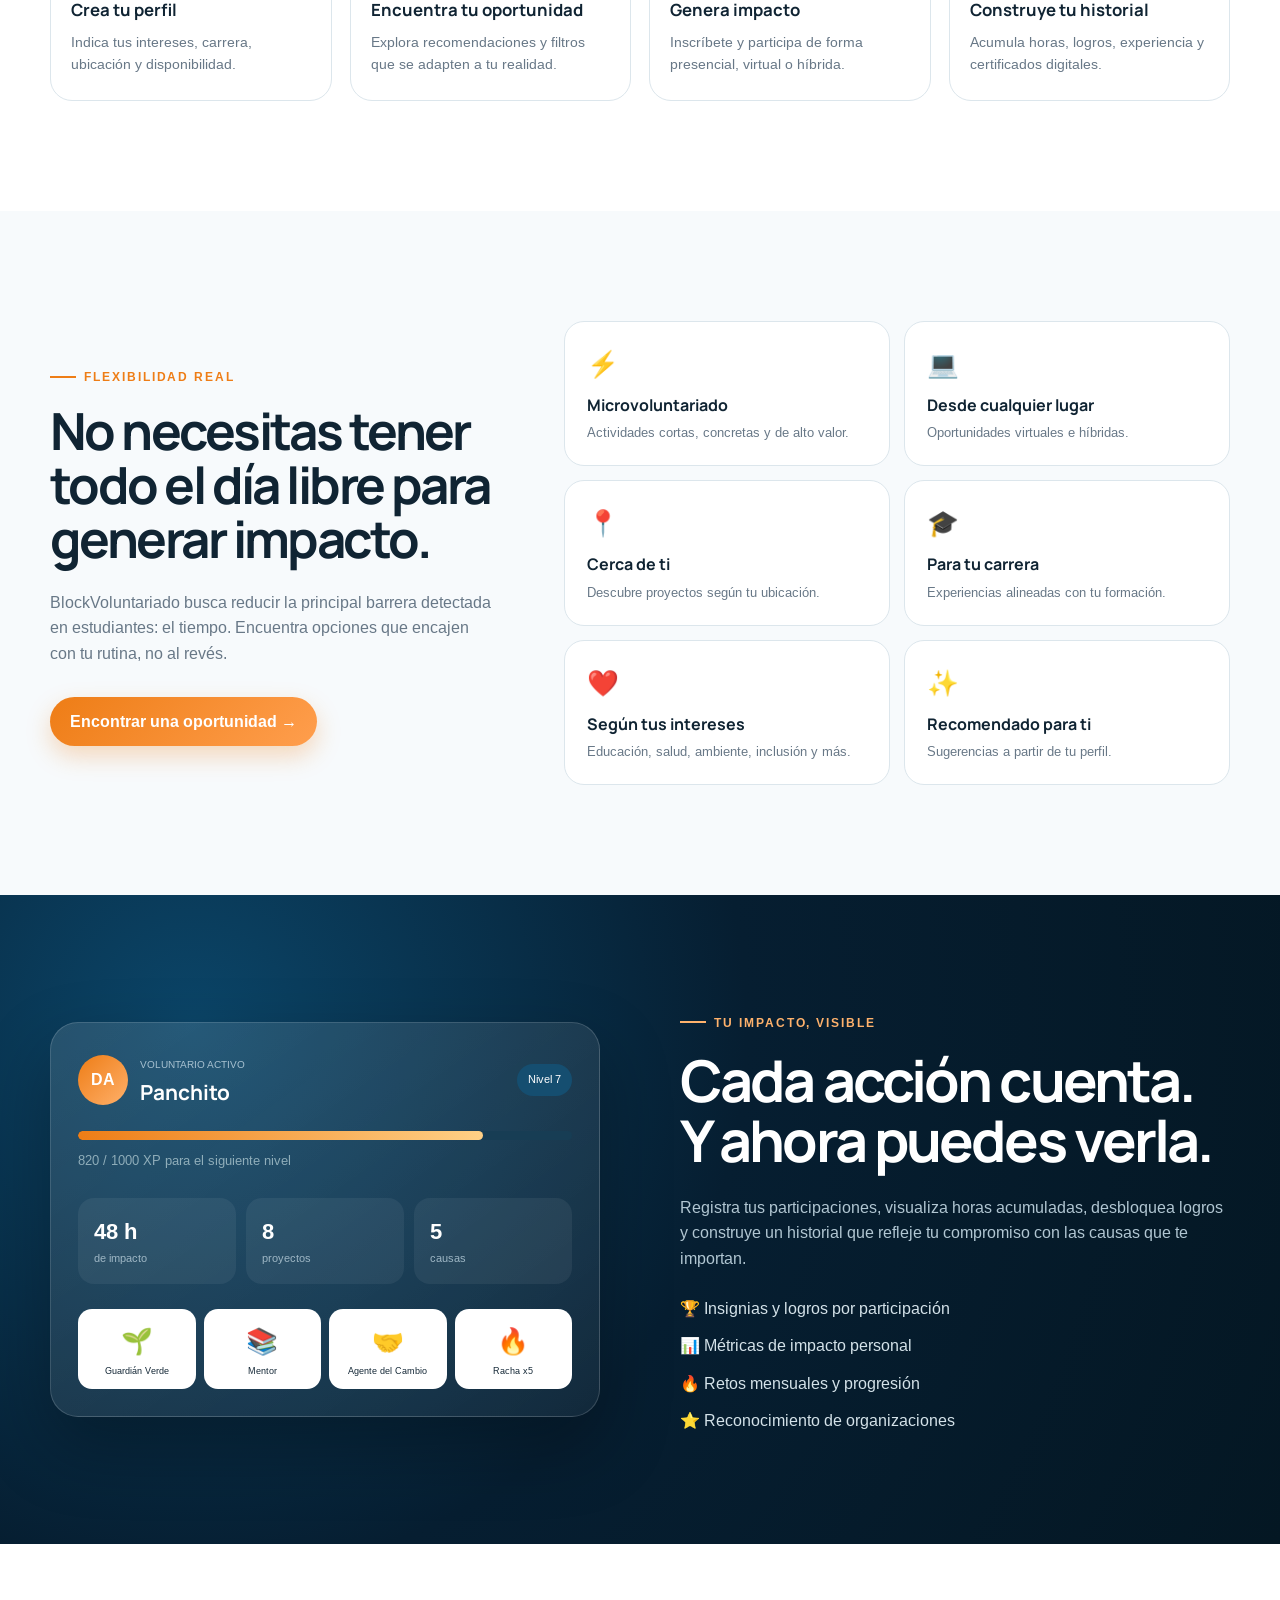
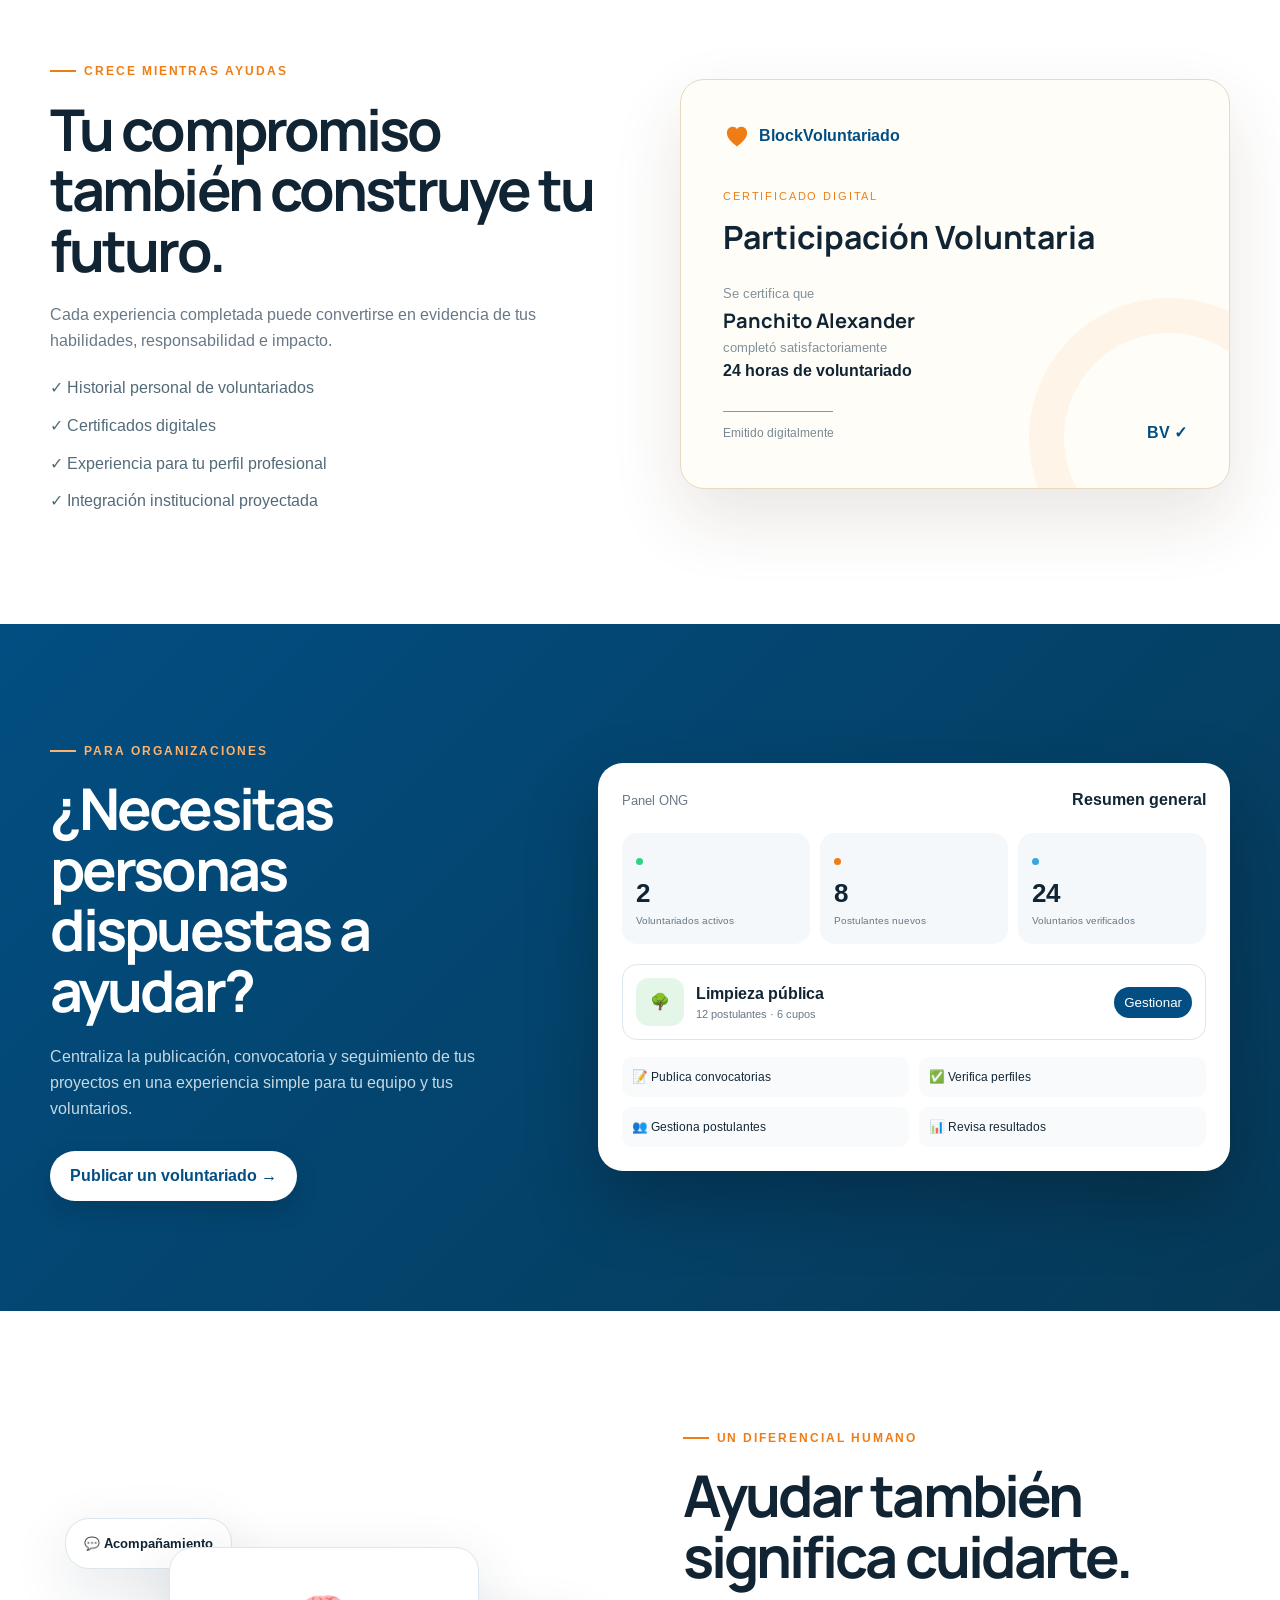
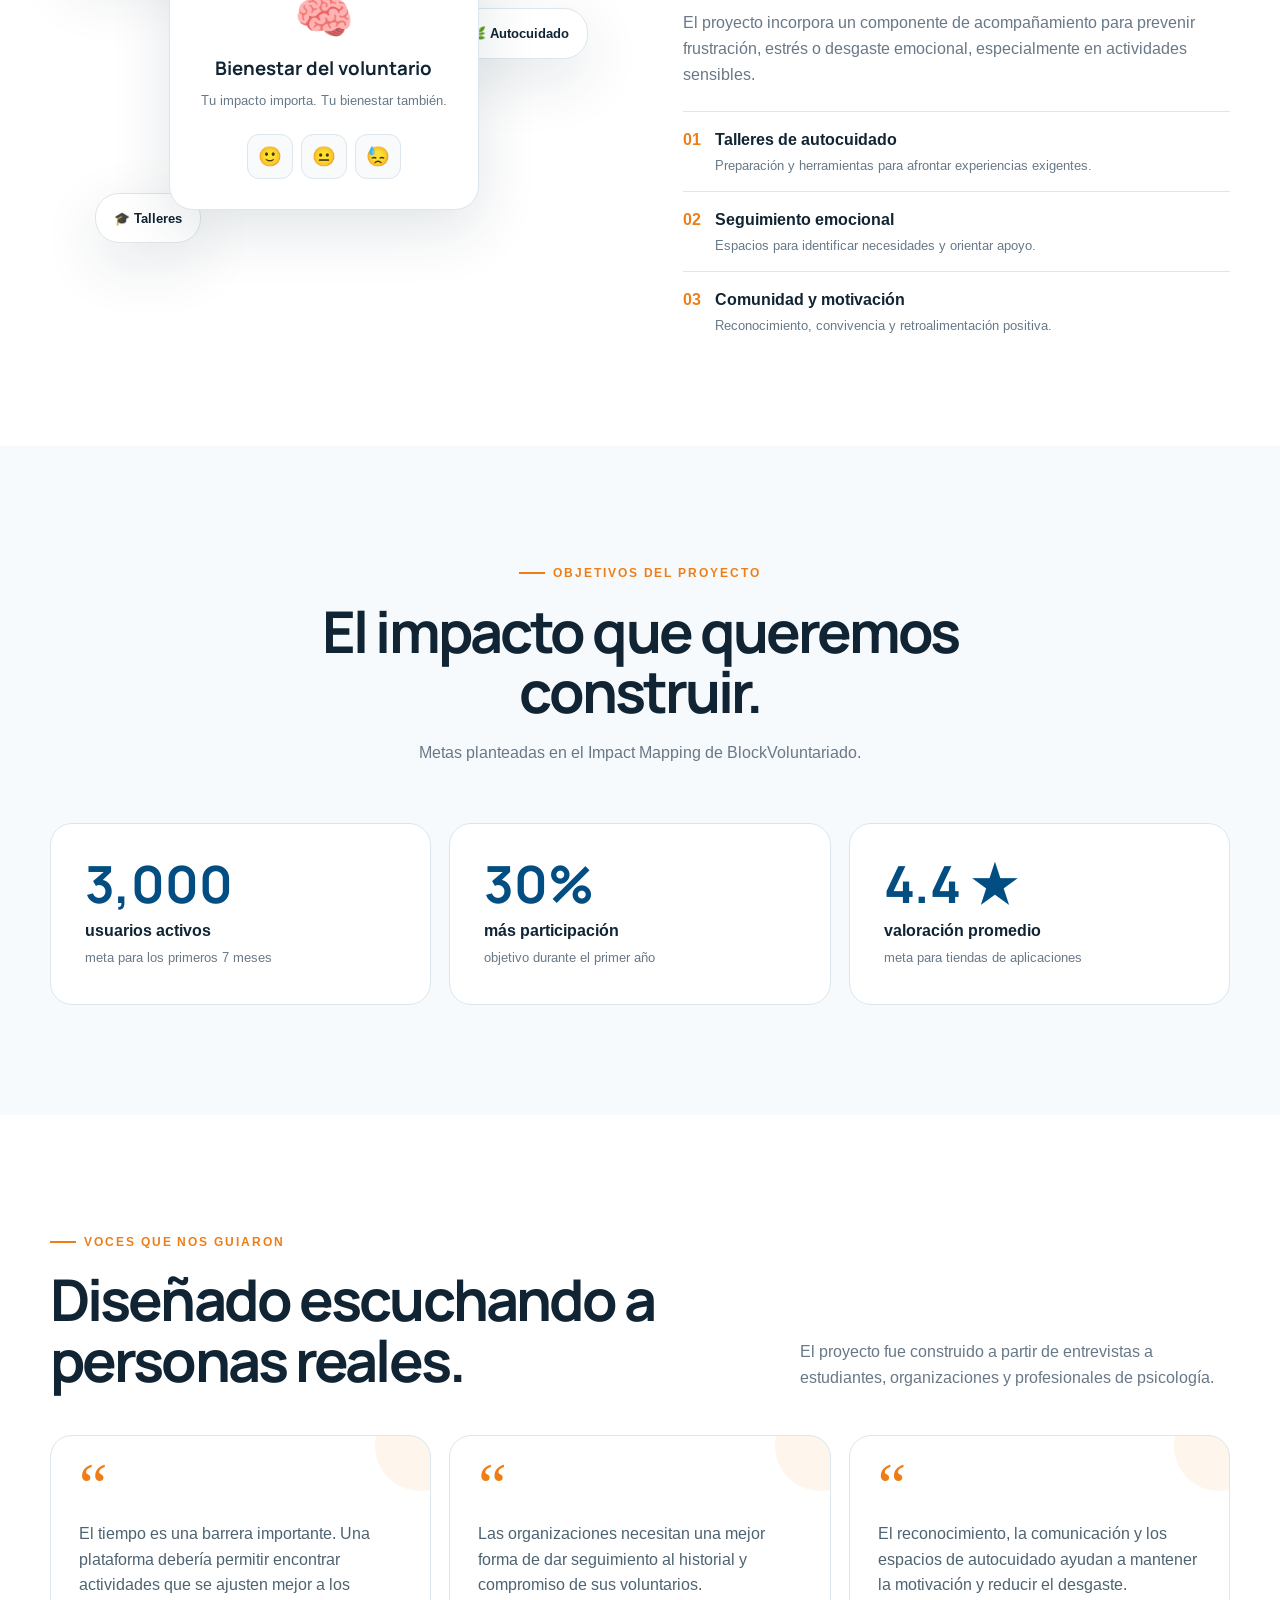
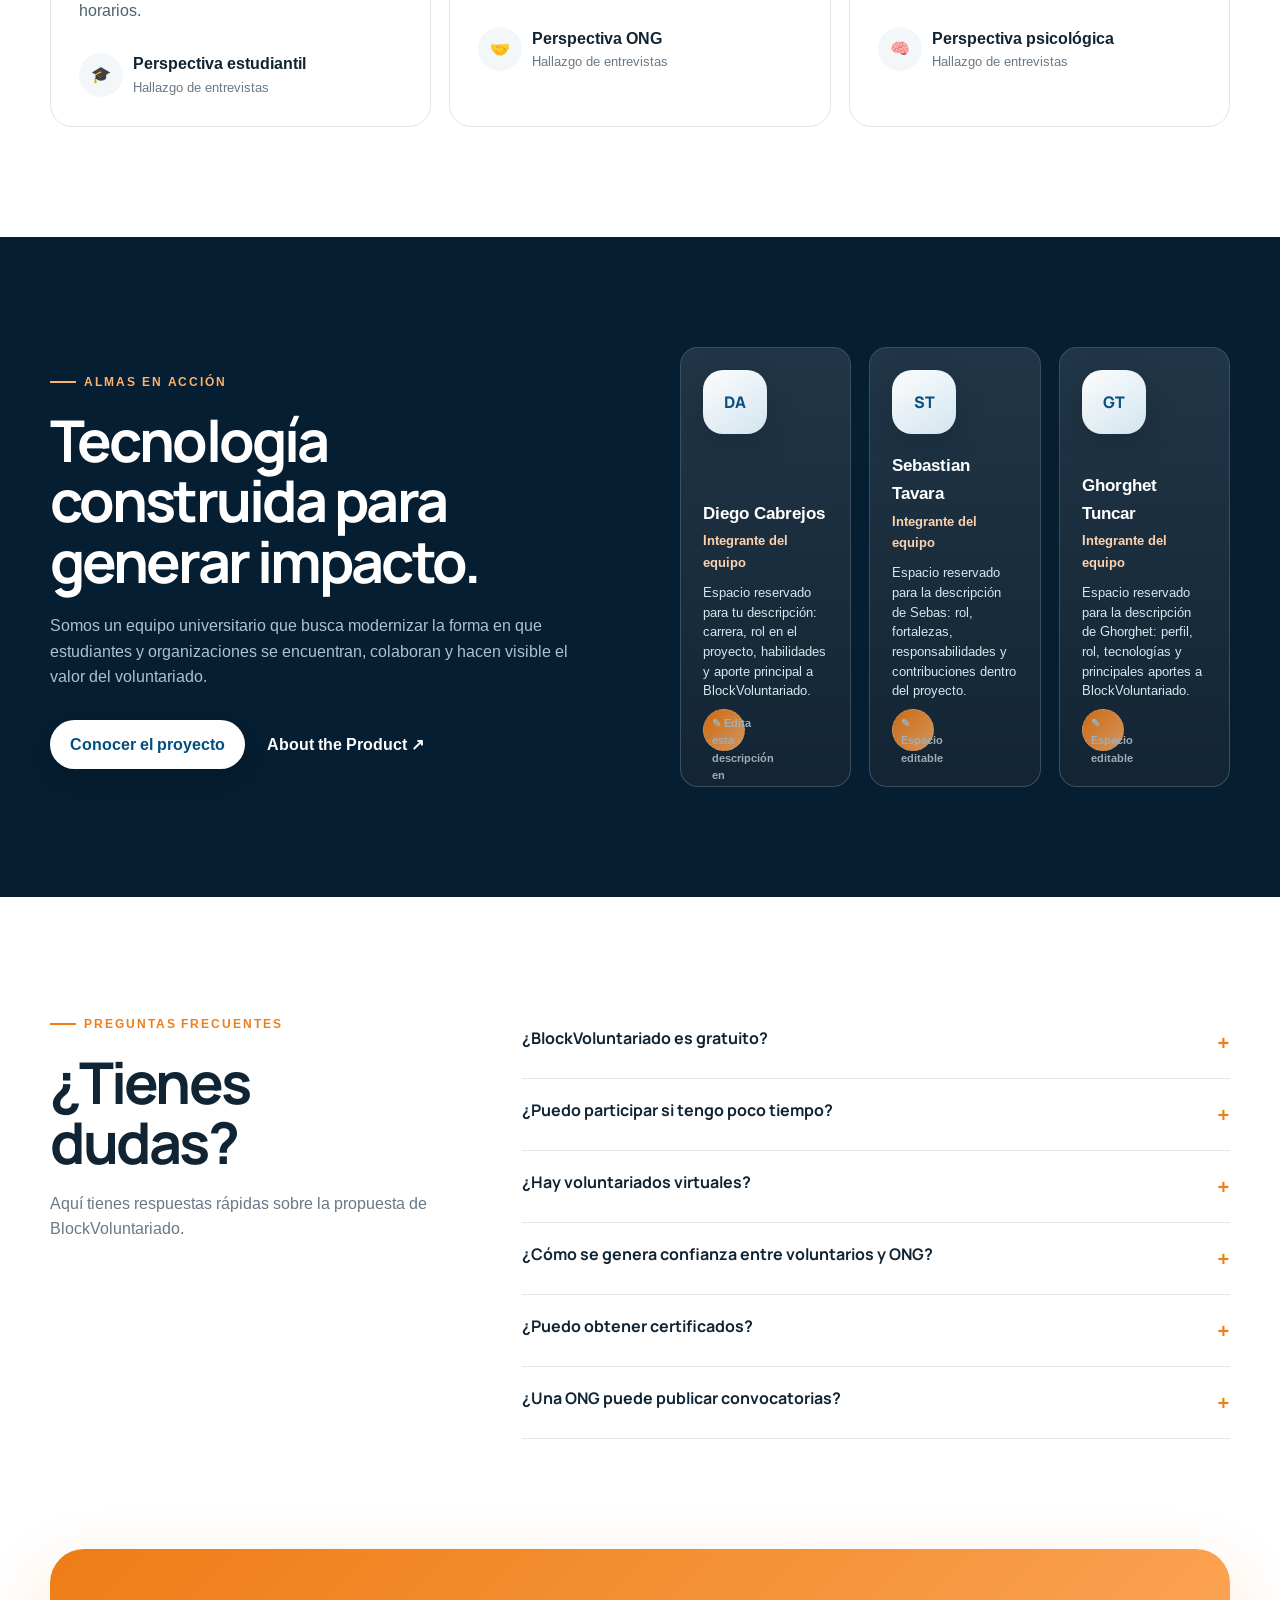
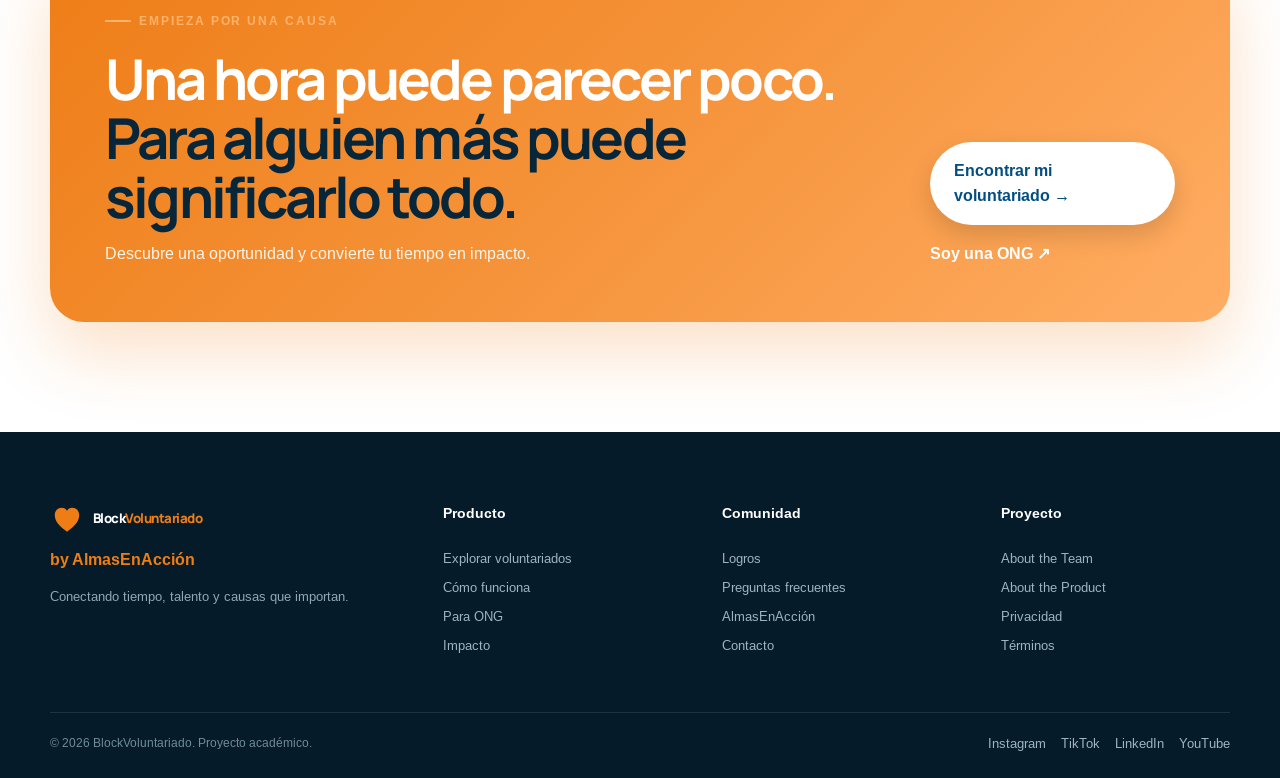
==== commit a29fc224: "Fix: all code order" ====
--- a/index.html
+++ b/index.html
@@ -1,5 +1,5 @@
 <!DOCTYPE html>
-<html lang="es">
+<html lang="en">
 <head>
     <meta charset="UTF-8" />
     <meta name="viewport" content="width=device-width, initial-scale=1.0" />
@@ -259,7 +259,7 @@
 </div>
 <div class="music-toast" id="musicToast" role="status" aria-live="polite"></div>
 <audio id="landingMusic" preload="none" loop>
-    <source src="audio/landing-theme.mp3" type="audio/mpeg">
+    <source src="audio/Theme.mp3" type="audio/mpeg">
 </audio>
 
 <button class="back-top" id="backTop" aria-label="Volver arriba">↑</button>
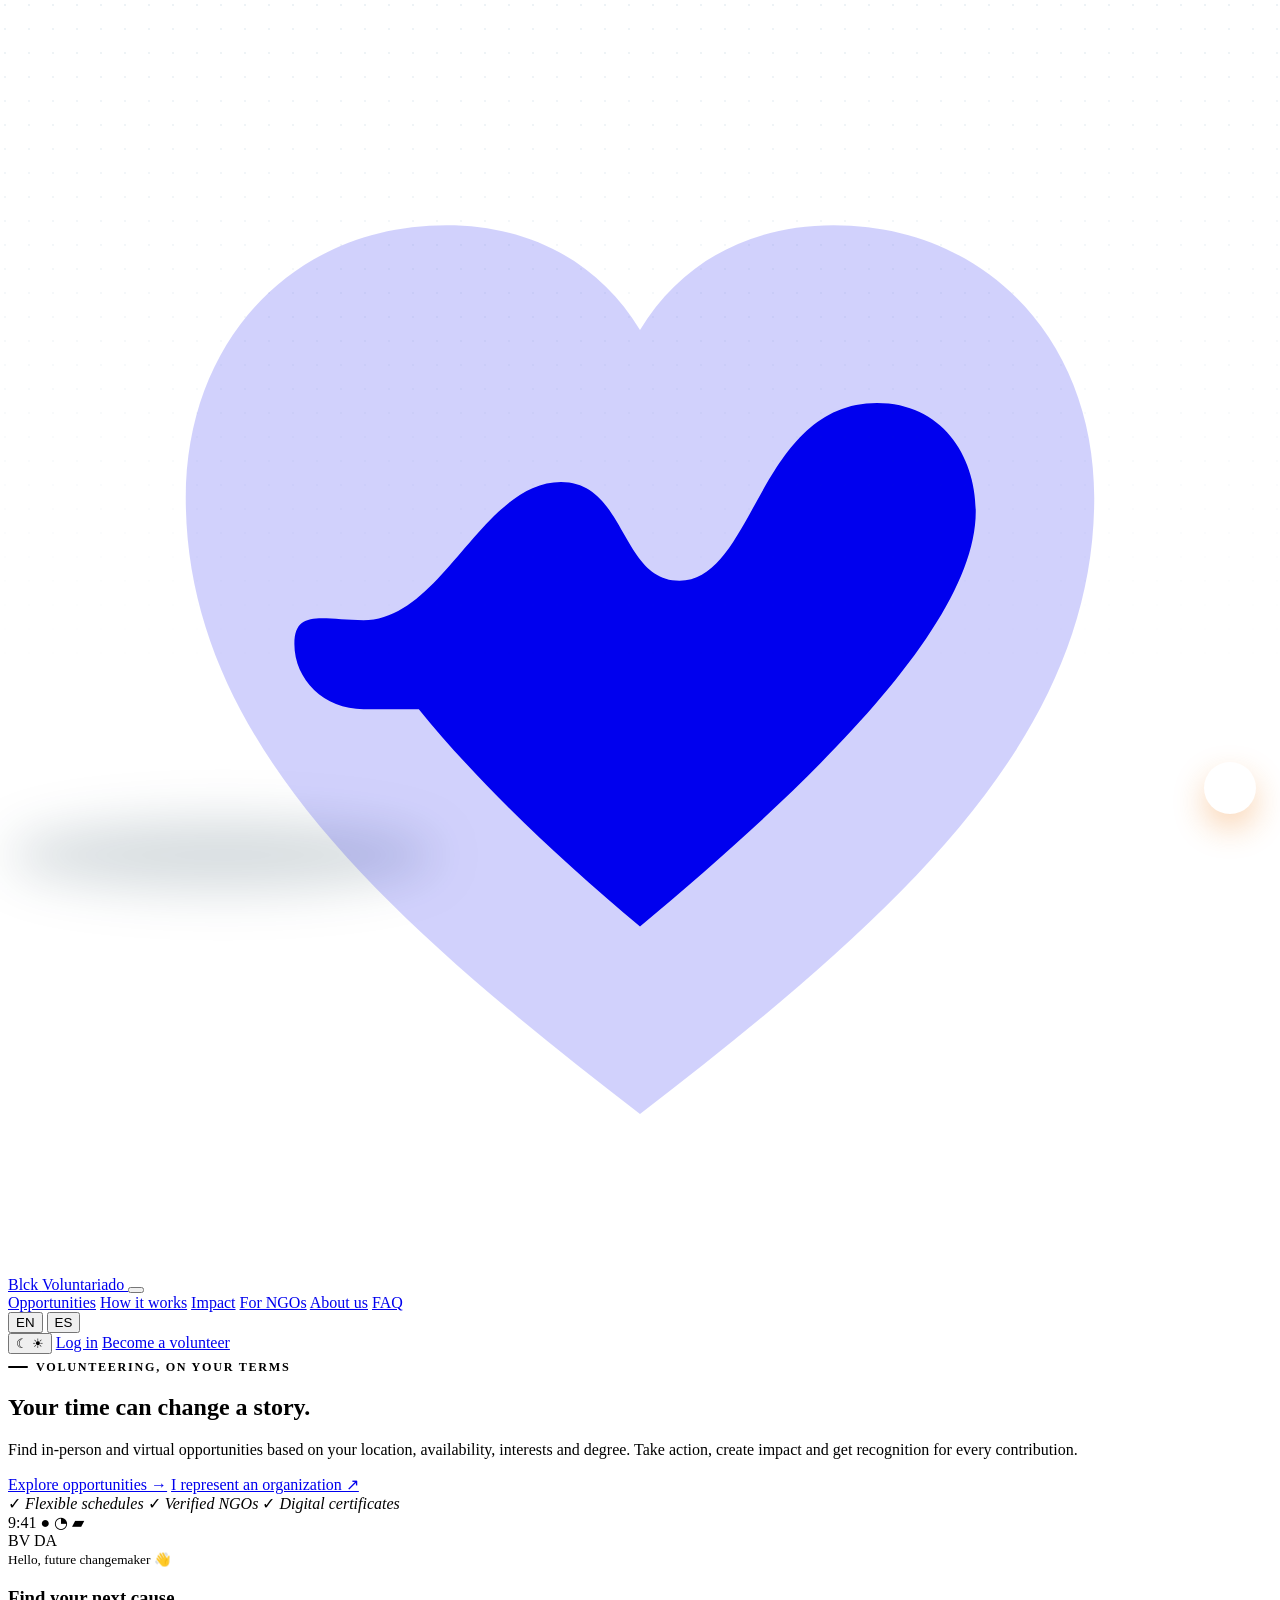
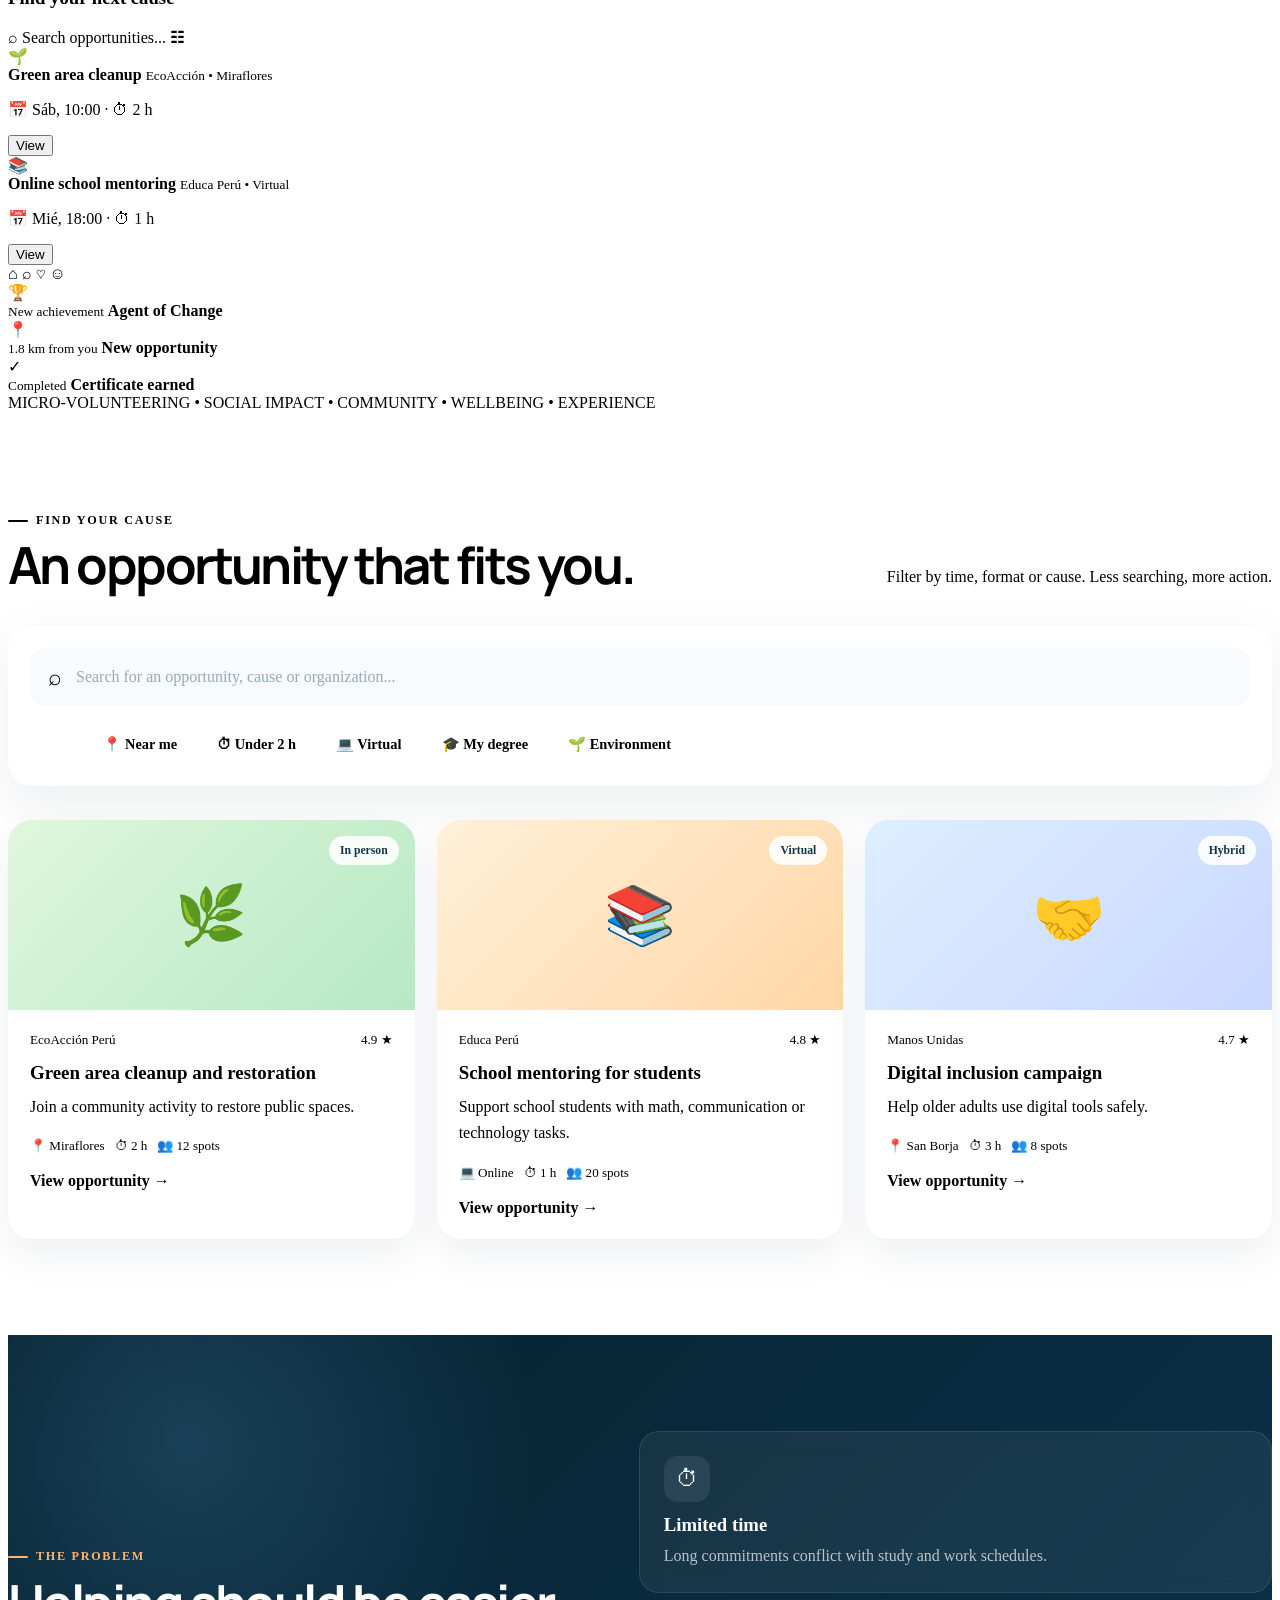
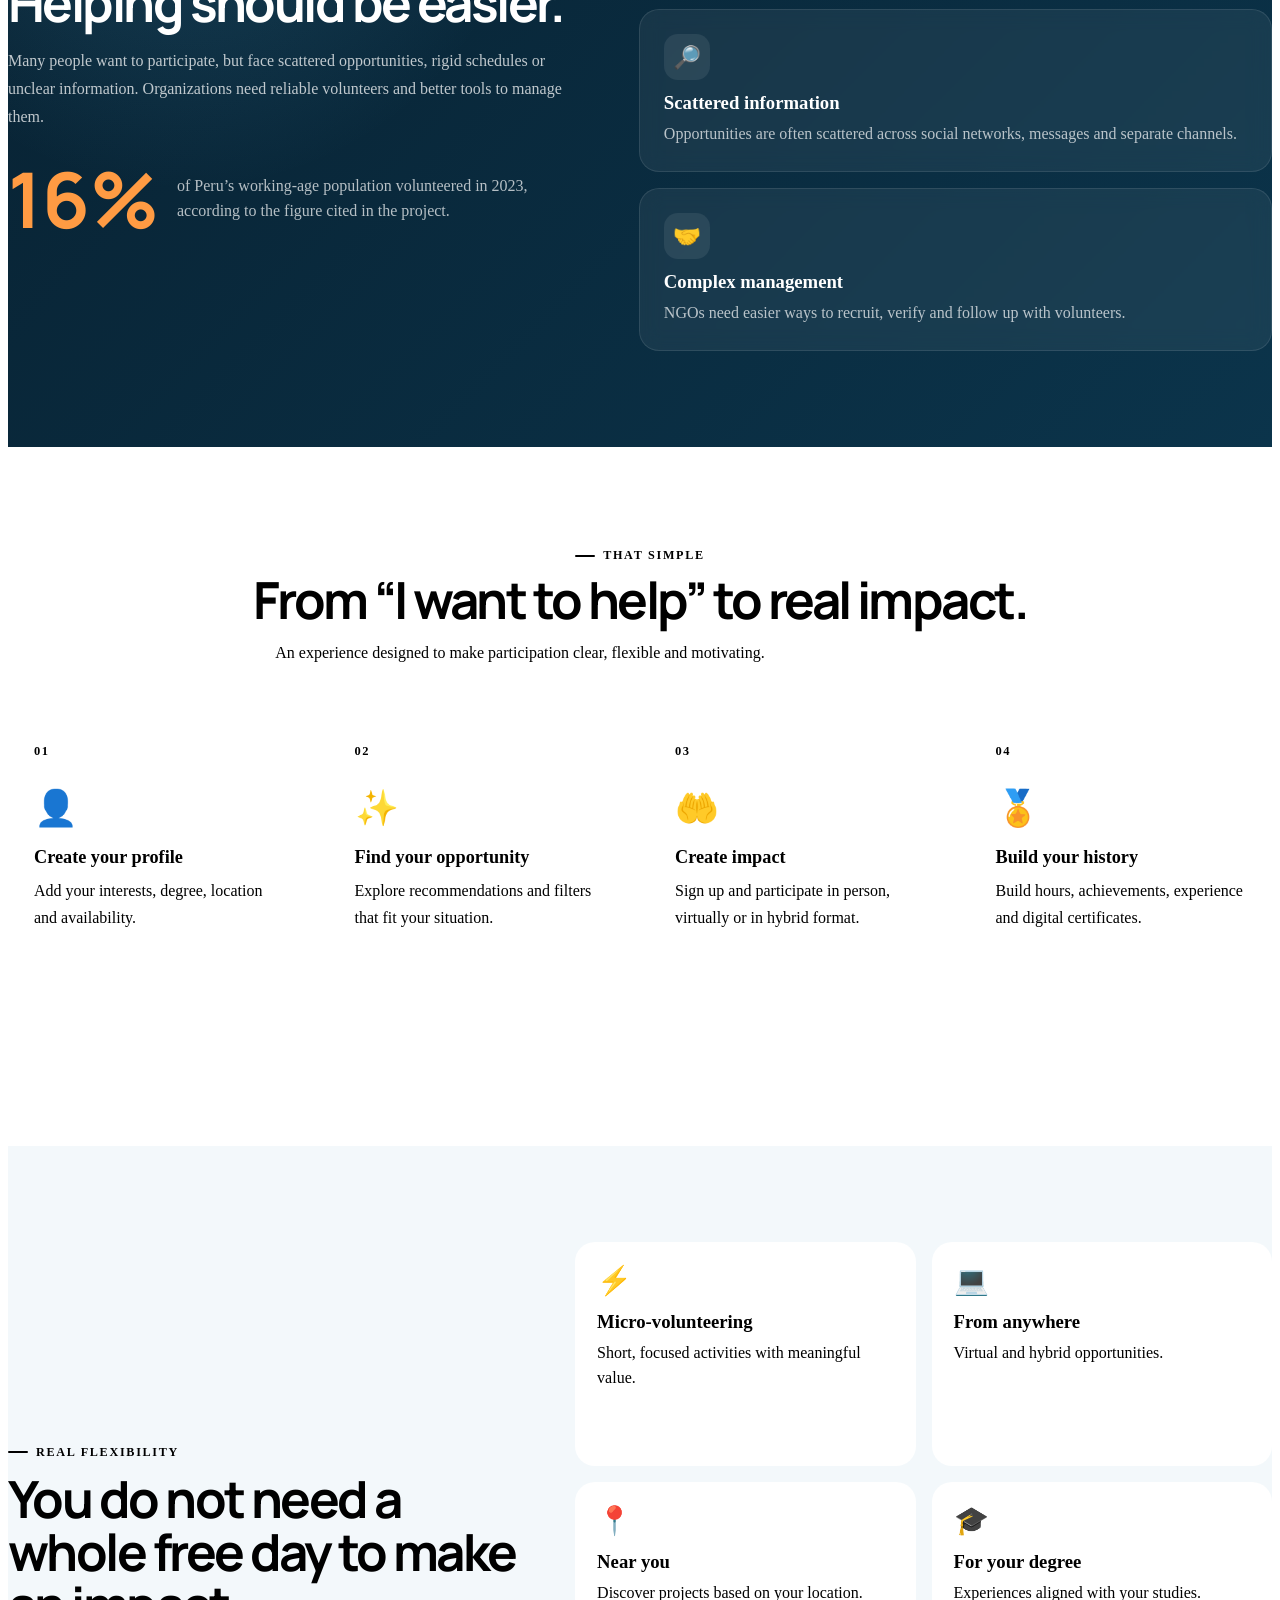
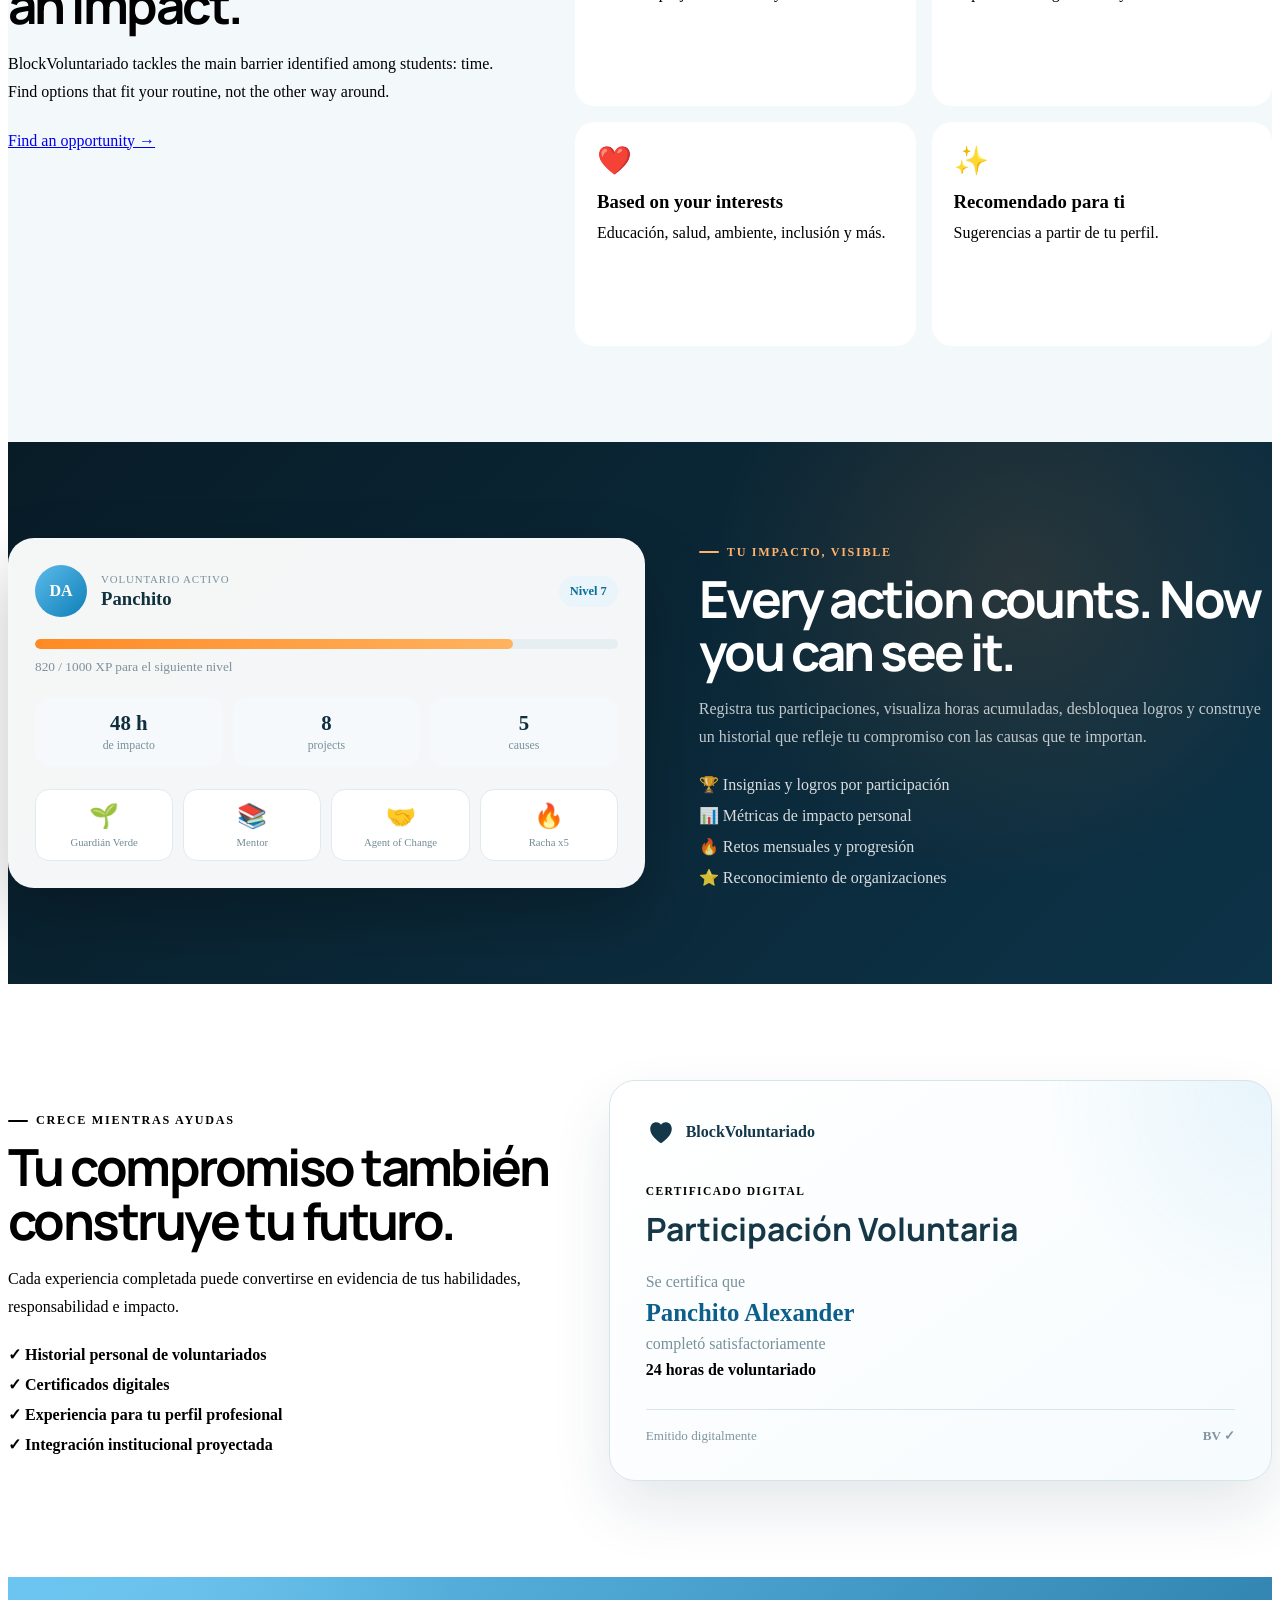
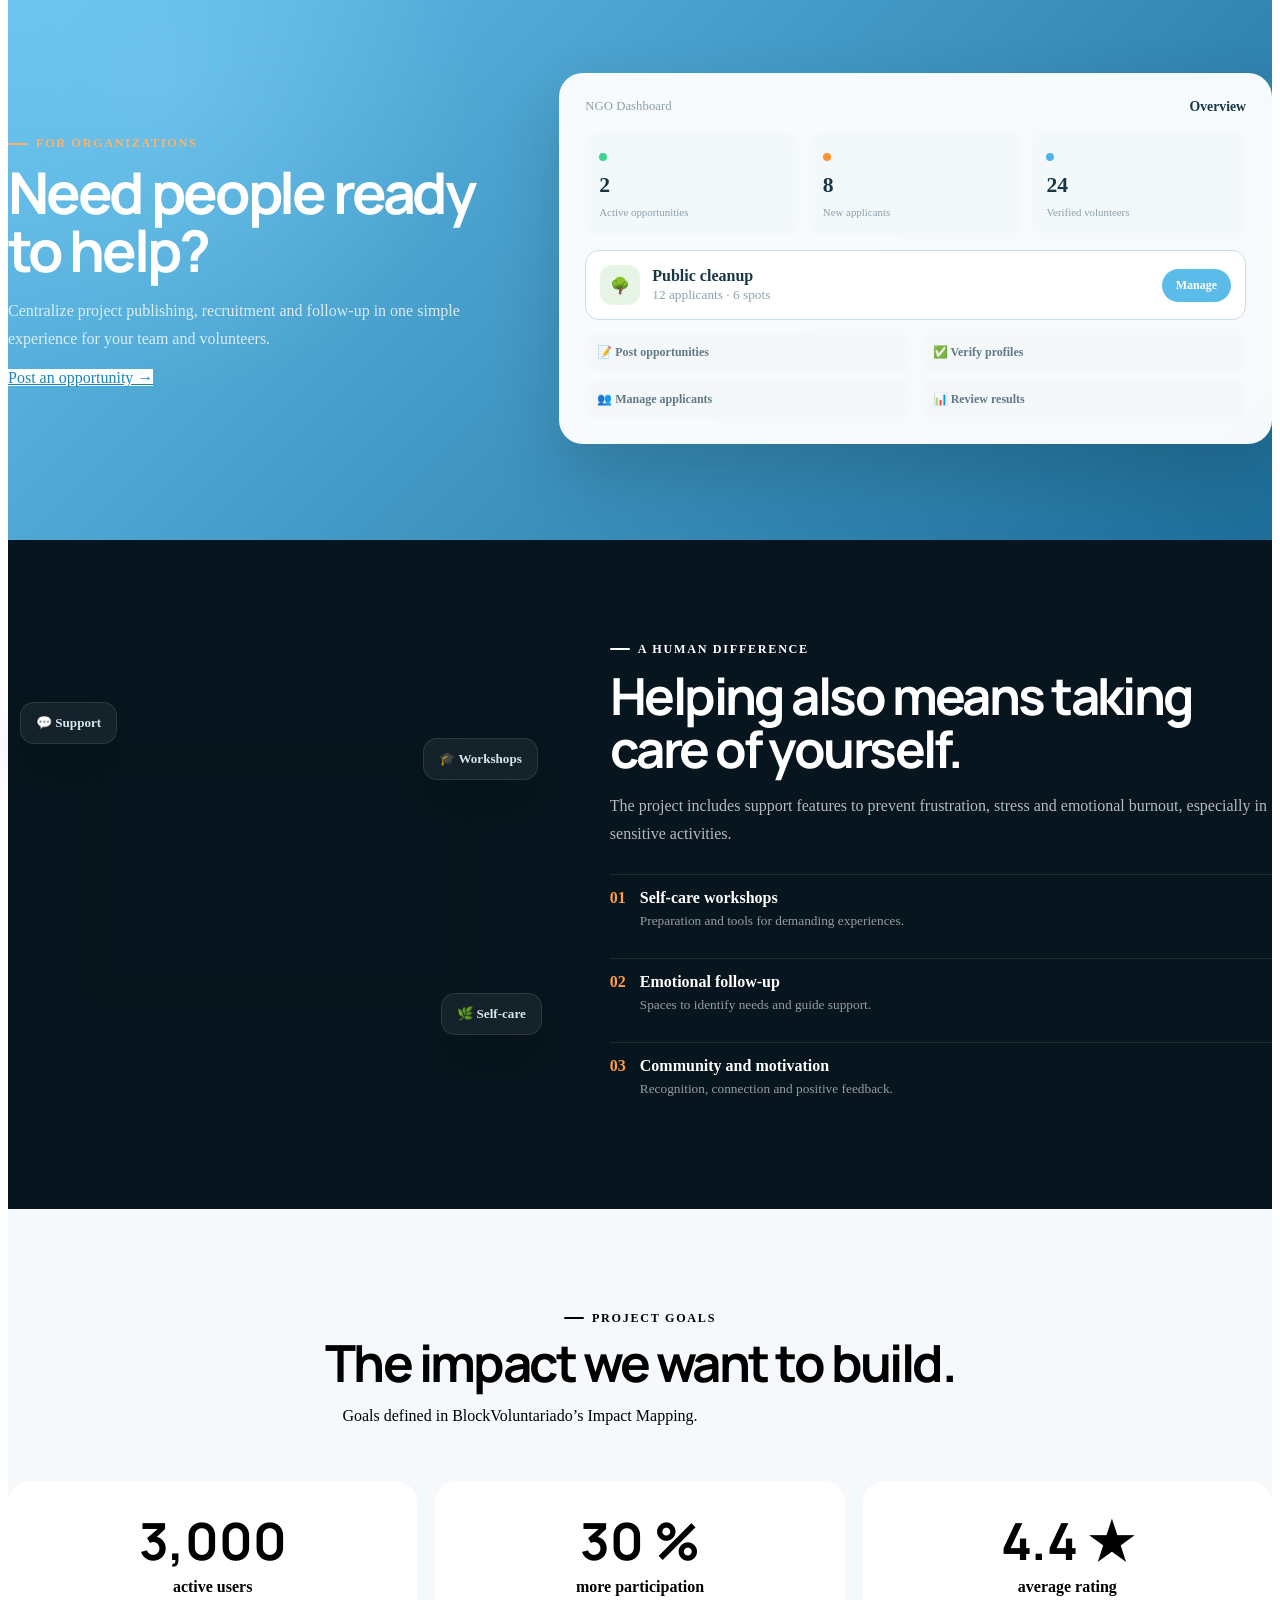
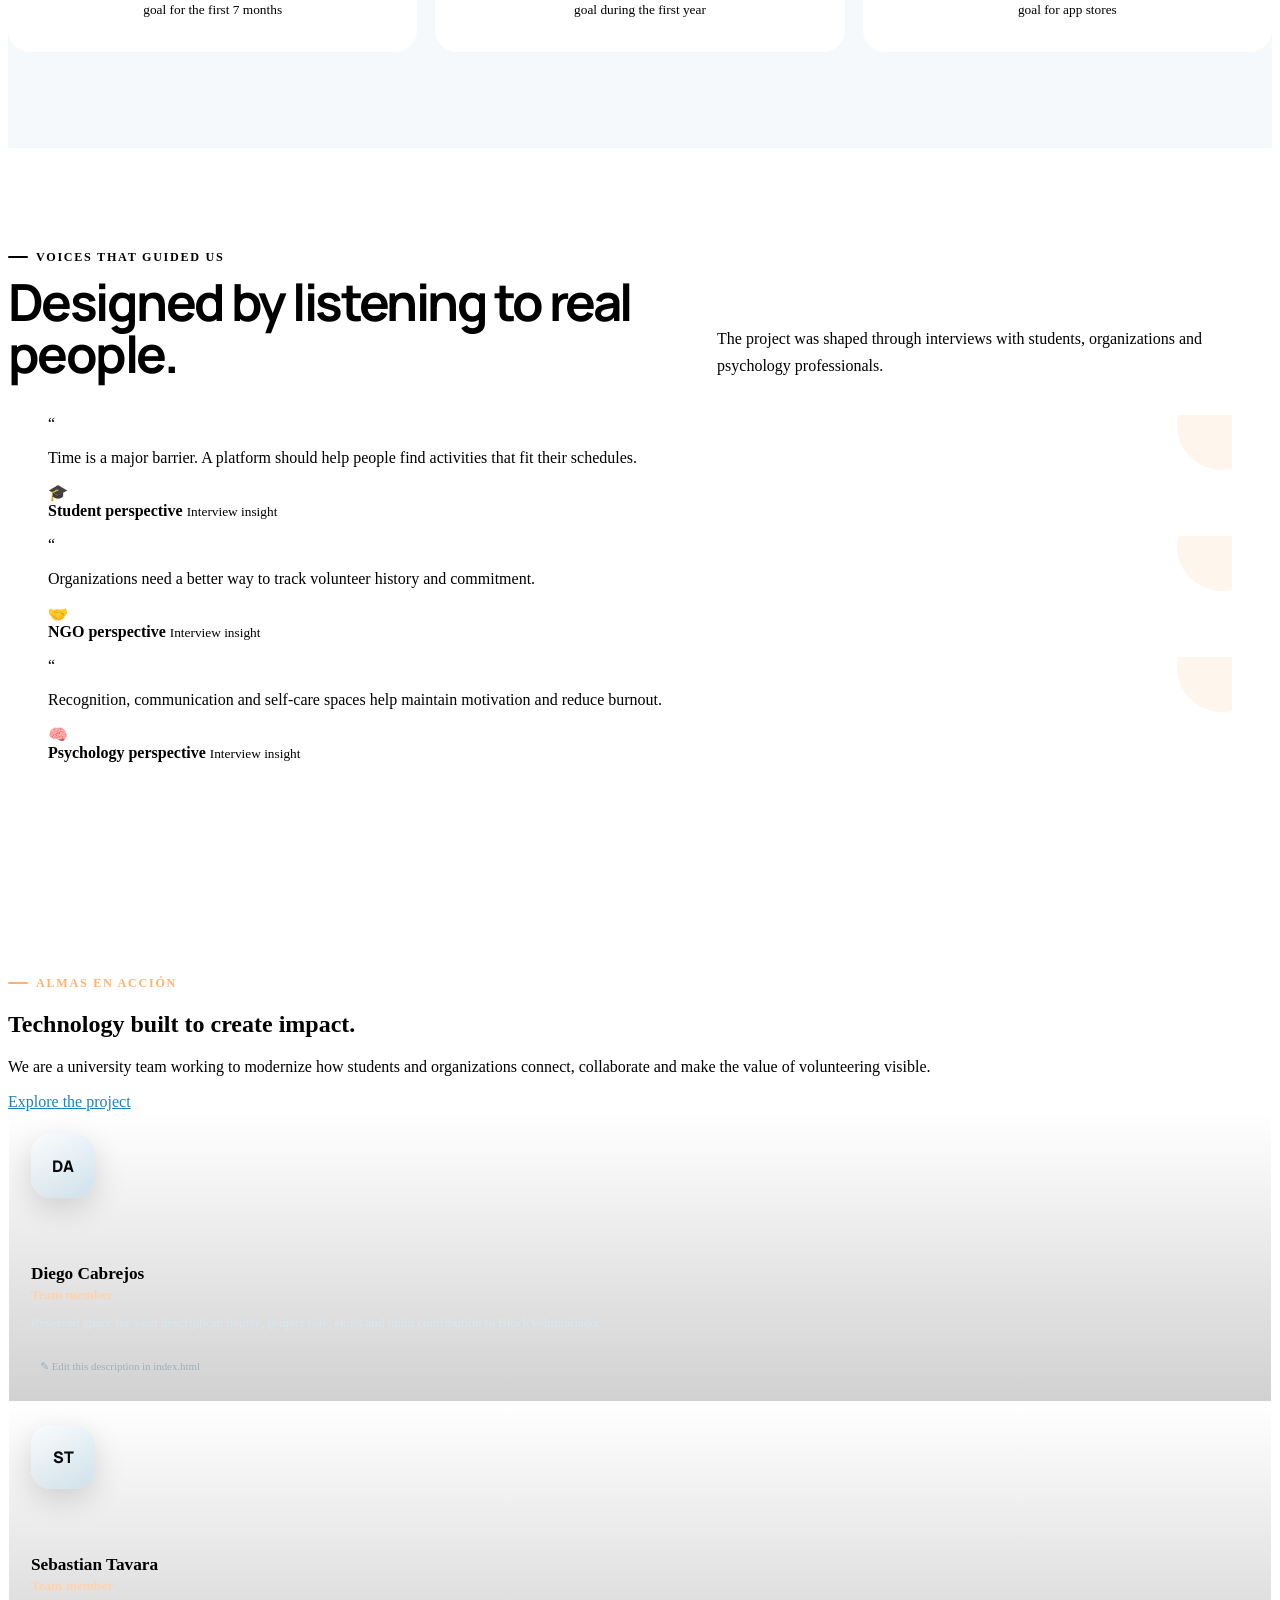
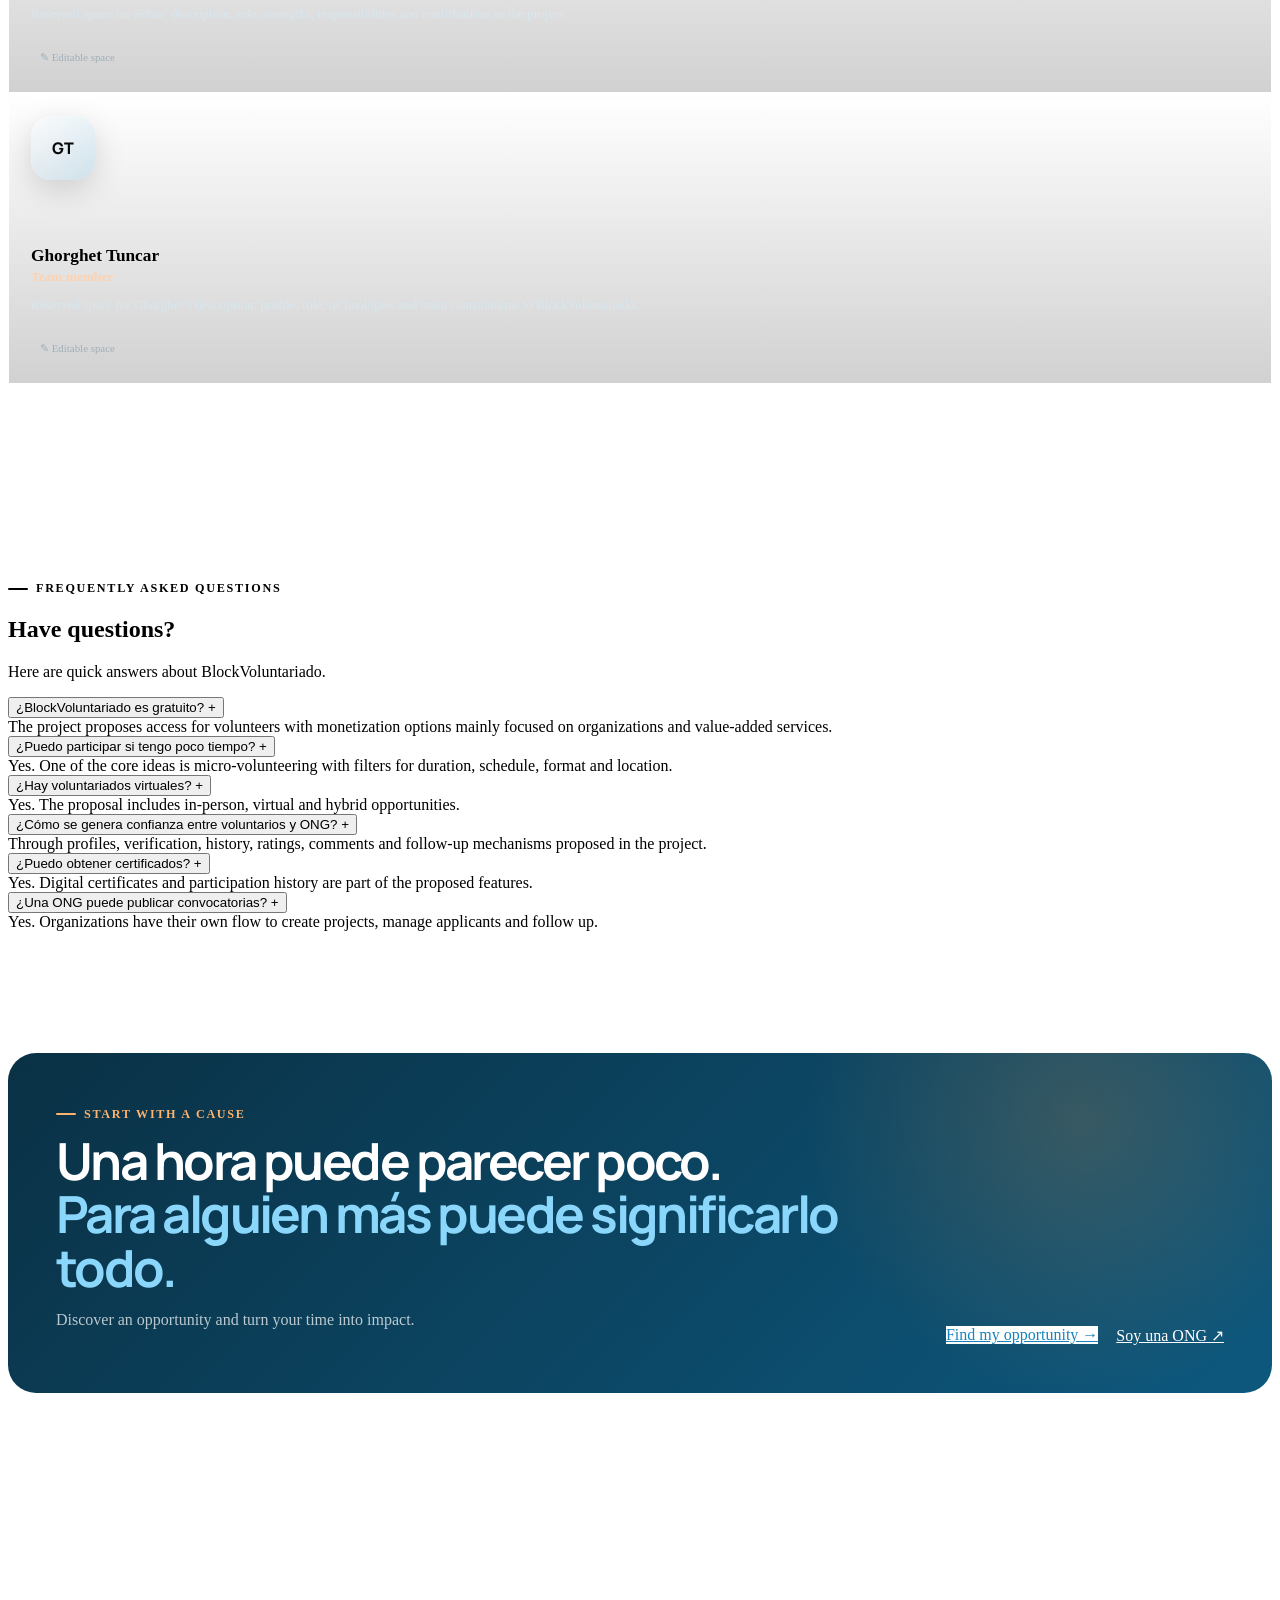
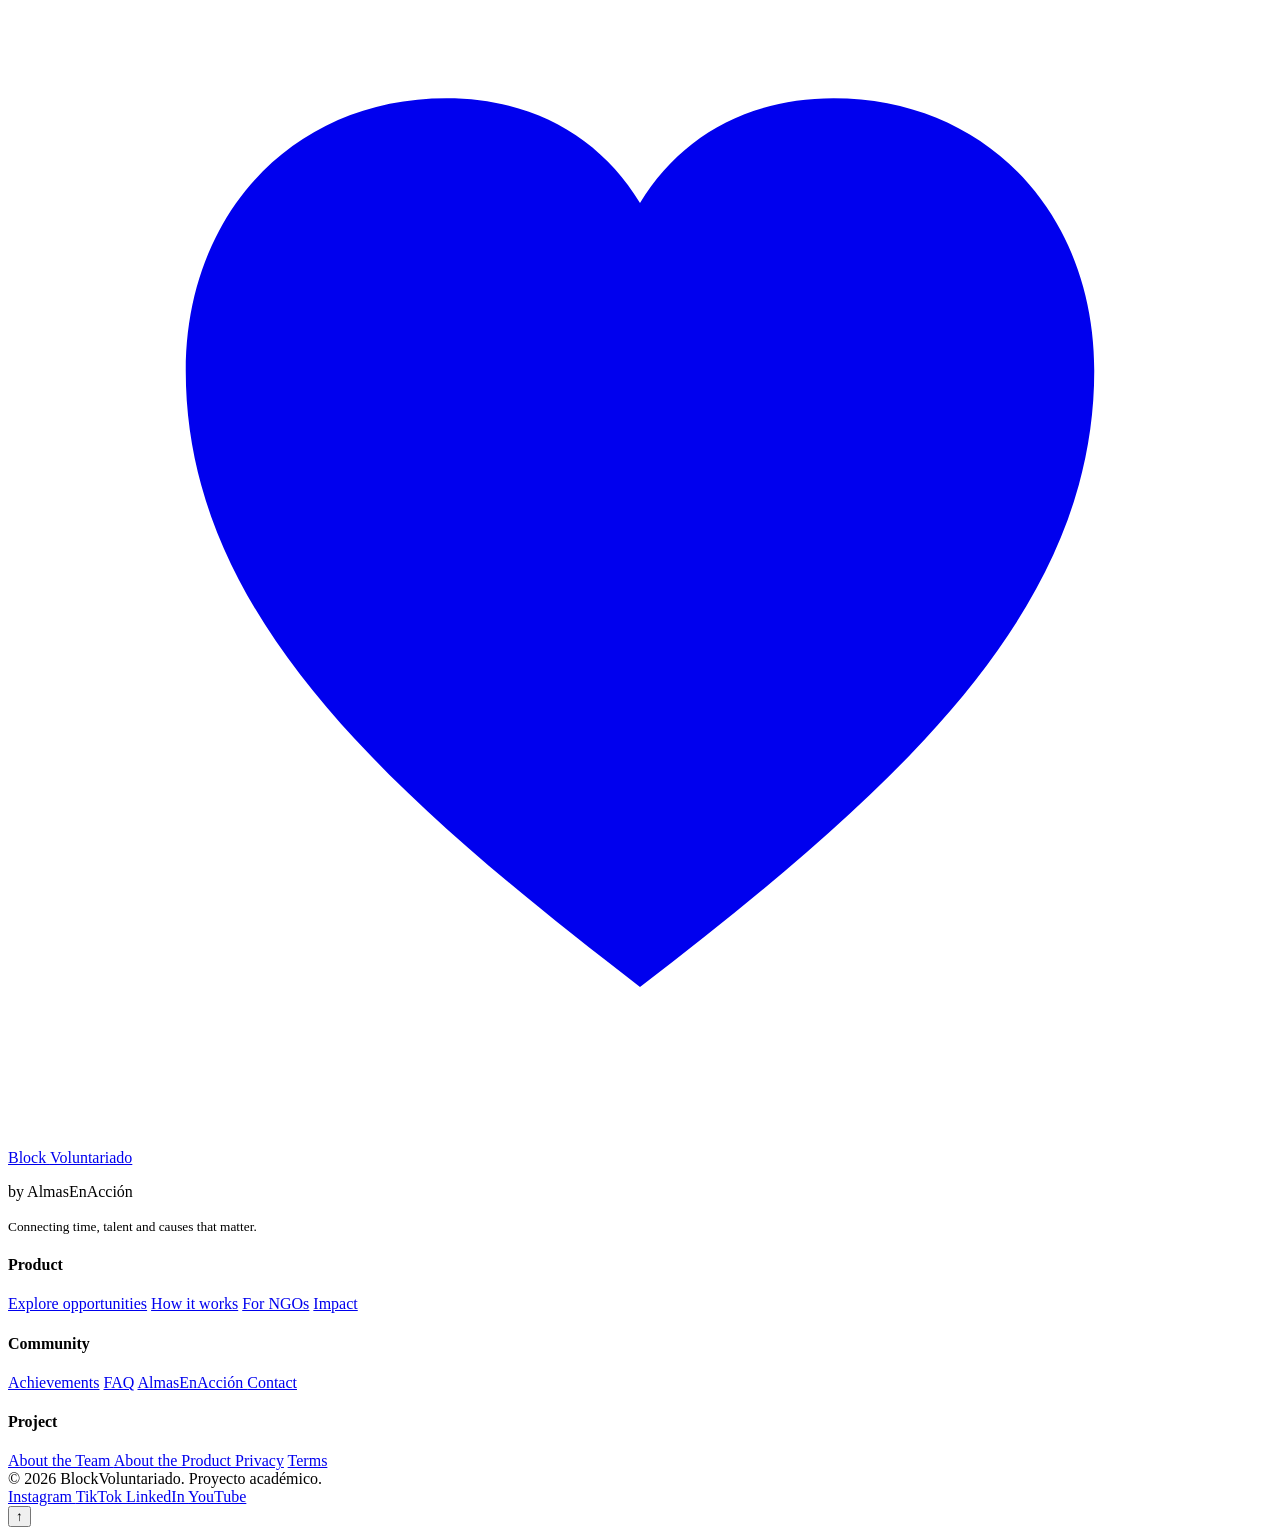
==== commit 13a9122c: "fix: fix code sections and solve bug" ====
--- a/index.html
+++ b/index.html
@@ -1,274 +1,1511 @@
 <!DOCTYPE html>
 <html lang="en">
 <head>
-    <meta charset="UTF-8" />
-    <meta name="viewport" content="width=device-width, initial-scale=1.0" />
-    <meta name="description" content="BlockVoluntariado conecta estudiantes, voluntarios y organizaciones con oportunidades flexibles, verificadas y con impacto real." />
-    <title>BlockVoluntariado | Tu tiempo puede cambiar una historia</title>
-    <link rel="preconnect" href="https://fonts.googleapis.com">
-    <link rel="preconnect" href="https://fonts.gstatic.com" crossorigin>
-    <link href="https://fonts.googleapis.com/css2?family=Arimo:wght@400;500;600;700&family=Manrope:wght@500;600;700;800&display=swap" rel="stylesheet">
-    <link rel="stylesheet" href="css/styles.css" />
+    <meta charset="utf-8"/>
+    <meta content="width=device-width, initial-scale=1.0" name="viewport"/>
+    <meta content="BlockVoluntariado connects students, volunteers and organizations with flexible, verified opportunities that create real impact." name="description"/>
+    <title>
+        BlockVoluntariado | Your time can change a story
+    </title>
+    <link href="https://fonts.googleapis.com" rel="preconnect"/>
+    <link crossorigin="" href="https://fonts.gstatic.com" rel="preconnect"/>
+    <link href="https://fonts.googleapis.com/css2?family=Arimo:wght@400;500;600;700&amp;family=Manrope:wght@500;600;700;800&amp;display=swap" rel="stylesheet"/>
+    <link href="css/styles.css" rel="stylesheet"/>
+    <script>
+        (()=>{try{const saved=localStorage.getItem('bv-theme');const theme=saved||'light';document.documentElement.dataset.theme=theme;}catch(e){document.documentElement.dataset.theme='light';}})();
+    </script>
 </head>
 <body>
-<div class="noise"></div>
+<div class="noise">
+</div>
 <header class="site-header" id="header">
-    <nav class="nav container" aria-label="Navegación principal">
-        <a class="brand" href="#inicio" aria-label="BlockVoluntariado inicio">
-        <span class="brand-mark" aria-hidden="true">
-          <svg viewBox="0 0 64 64"><path d="M32 56C19 46 9 37 9 24.8 9 16.8 14.5 11 22.2 11c4.4 0 7.8 2 9.8 5.3C34 13 37.4 11 41.8 11 49.5 11 55 16.8 55 24.8 55 37 45 46 32 56Z" fill="currentColor" opacity=".18"/><path d="M18 31c4 0 6-7 10-7 3.3 0 3 5 6 5 3.8 0 4-9 10-9 3.3 0 5 2.7 5 5.5 0 5.8-8.6 14-17 21-4.2-3.5-8.2-7.3-11.2-11H18c-2 0-3.5-1.5-3.5-3.3S16 31 18 31Z" fill="currentColor"/></svg>
-        </span>
-            <span>Block<span>Voluntariado</span></span>
+    <nav aria-label="Navegaci&oacute;n principal" class="nav container">
+        <a aria-label="BlockVoluntariado inicio" class="brand" href="#inicio">
+     <span aria-hidden="true" class="brand-mark">
+      <svg viewbox="0 0 64 64">
+       <path d="M32 56C19 46 9 37 9 24.8 9 16.8 14.5 11 22.2 11c4.4 0 7.8 2 9.8 5.3C34 13 37.4 11 41.8 11 49.5 11 55 16.8 55 24.8 55 37 45 46 32 56Z" fill="currentColor" opacity=".18">
+       </path>
+       <path d="M18 31c4 0 6-7 10-7 3.3 0 3 5 6 5 3.8 0 4-9 10-9 3.3 0 5 2.7 5 5.5 0 5.8-8.6 14-17 21-4.2-3.5-8.2-7.3-11.2-11H18c-2 0-3.5-1.5-3.5-3.3S16 31 18 31Z" fill="currentColor">
+       </path>
+      </svg>
+     </span>
+            <span>
+      Blck
+      <span>
+       Voluntariado
+      </span>
+     </span>
         </a>
-        <button class="menu-btn" id="menuBtn" aria-label="Abrir menú" aria-expanded="false"><span></span><span></span><span></span></button>
+        <button aria-expanded="false" aria-label="Open menu" class="menu-btn" id="menuBtn">
+     <span>
+     </span>
+            <span>
+     </span>
+            <span>
+     </span>
+        </button>
         <div class="nav-links" id="navLinks">
-            <a href="#oportunidades" data-i18n="nav.opportunities">Voluntariados</a>
-            <a href="#como-funciona" data-i18n="nav.how">Cómo funciona</a>
-            <a href="#impacto" data-i18n="nav.impact">Impacto</a>
-            <a href="#ongs" data-i18n="nav.ngo">Para ONG</a>
-            <a href="#nosotros" data-i18n="nav.about">Nosotros</a>
-            <a href="#faq">FAQ</a>
+            <a data-i18n="t1" href="#oportunidades">
+                Opportunities
+            </a>
+            <a data-i18n="t2" href="#como-funciona">
+                How it works
+            </a>
+            <a data-i18n="t3" href="#impacto">
+                Impact
+            </a>
+            <a data-i18n="t4" href="#ongs">
+                For NGOs
+            </a>
+            <a data-i18n="t5" href="#nosotros">
+                About us
+            </a>
+            <a href="#faq">
+                FAQ
+            </a>
         </div>
         <div class="nav-actions">
-            <button class="lang-btn" id="langBtn" aria-label="Cambiar idioma">ES</button>
-            <a class="btn btn-ghost" href="#contacto" data-i18n="nav.login">Iniciar sesión</a>
-            <a class="btn btn-primary" href="#oportunidades" data-i18n="nav.volunteer">Quiero ser voluntario</a>
+            <div aria-label="Language" class="lang-switch" role="group">
+                <button aria-pressed="true" class="lang-option active" data-lang="en" type="button">
+                    EN
+                </button>
+                <button aria-pressed="false" class="lang-option" data-lang="es" type="button">
+                    ES
+                </button>
+            </div>
+            <button aria-label="Switch to dark mode" class="theme-btn" id="themeBtn" title="Dark mode" type="button">
+      <span aria-hidden="true" class="theme-icon theme-moon">
+       ☾
+      </span>
+                <span aria-hidden="true" class="theme-icon theme-sun">
+       ☀
+      </span>
+            </button>
+            <a class="btn btn-ghost" data-i18n="t6" href="#contacto">
+                Log in
+            </a>
+            <a class="btn btn-primary" data-i18n="t7" href="#oportunidades">
+                Become a volunteer
+            </a>
         </div>
     </nav>
 </header>
-
 <main>
     <section class="hero" id="inicio">
-        <div class="hero-orb orb-a"></div><div class="hero-orb orb-b"></div>
+        <div class="hero-orb orb-a">
+        </div>
+        <div class="hero-orb orb-b">
+        </div>
         <div class="container hero-grid">
             <div class="hero-copy reveal">
-                <span class="eyebrow" data-i18n="hero.eyebrow">VOLUNTARIADO, PERO A TU RITMO</span>
-                <h1 data-i18n="hero.title">Tu tiempo puede <span>cambiar una historia.</span></h1>
-                <p data-i18n="hero.text">Encuentra oportunidades presenciales y virtuales según tu ubicación, disponibilidad, intereses y carrera. Participa, genera impacto y obtén reconocimiento por cada acción.</p>
+      <span class="eyebrow" data-i18n="t8">
+       VOLUNTEERING, ON YOUR TERMS
+      </span>
+                <h1 data-i18n="t9">
+                    Your time can change a story.
+                </h1>
+                <p data-i18n="t10">
+                    Find in-person and virtual opportunities based on your location, availability, interests and degree. Take action, create impact and get recognition for every contribution.
+                </p>
                 <div class="hero-actions">
-                    <a class="btn btn-primary btn-lg" href="#oportunidades" data-i18n="hero.cta">Explorar voluntariados <b>→</b></a>
-                    <a class="text-link" href="#ongs" data-i18n="hero.ngo">Soy una organización <span>↗</span></a>
+                    <a class="btn btn-primary btn-lg" data-i18n="t11" href="#oportunidades">
+                        Explore opportunities &rarr;
+                    </a>
+                    <a class="text-link" data-i18n="t12" href="#ongs">
+                        I represent an organization &nearrow;
+                    </a>
                 </div>
                 <div class="trust-row">
-                    <span>✓ <em data-i18n="hero.trust1">Horarios flexibles</em></span>
-                    <span>✓ <em data-i18n="hero.trust2">ONG verificadas</em></span>
-                    <span>✓ <em data-i18n="hero.trust3">Certificados digitales</em></span>
-                </div>
-            </div>
-
-            <div class="hero-visual reveal delay-1" aria-label="Vista previa de la aplicación">
+       <span>
+        &checkmark;
+        <em data-i18n="t13">
+         Flexible schedules
+        </em>
+       </span>
+                    <span>
+        &checkmark;
+        <em data-i18n="t14">
+         Verified NGOs
+        </em>
+       </span>
+                    <span>
+        &checkmark;
+        <em data-i18n="t15">
+         Digital certificates
+        </em>
+       </span>
+                </div>
+            </div>
+            <div aria-label="Vista previa de la aplicaci&oacute;n" class="hero-visual reveal delay-1">
                 <div class="phone">
-                    <div class="phone-bar"><span>9:41</span><span>● ◔ ▰</span></div>
-                    <div class="app-head"><span class="mini-logo">BV</span><span class="avatar">DA</span></div>
-                    <div class="app-copy"><small>Hola, Joven Futuro del Pais 👋</small><h3>Encuentra tu próxima causa</h3></div>
-                    <div class="app-search">⌕ <span>Buscar voluntariado...</span><b>☷</b></div>
+                    <div class="phone-bar">
+        <span>
+         9:41
+        </span>
+                        <span>
+         ● ◔ ▰
+        </span>
+                    </div>
+                    <div class="app-head">
+        <span class="mini-logo">
+         BV
+        </span>
+                        <span class="avatar">
+         DA
+        </span>
+                    </div>
+                    <div class="app-copy">
+                        <small data-i18n="t16">
+                            Hello, future changemaker 👋
+                        </small>
+                        <h3 data-i18n="t17">
+                            Find your next cause
+                        </h3>
+                    </div>
+                    <div class="app-search">
+                        &telrec;
+                        <span data-i18n="t18">
+         Search opportunities...
+        </span>
+                        <b>
+                            ☷
+                        </b>
+                    </div>
                     <div class="app-card">
-                        <div class="thumb thumb-green">🌱</div>
-                        <div><strong>Limpieza de áreas verdes</strong><small>EcoAcción • Miraflores</small><p>📅 Sáb, 10:00 · ⏱ 2 h</p></div>
-                        <button>Ver</button>
+                        <div class="thumb thumb-green">
+                            🌱
+                        </div>
+                        <div>
+                            <strong data-i18n="t19">
+                                Green area cleanup
+                            </strong>
+                            <small>
+                                EcoAcci&oacute;n &bull; Miraflores
+                            </small>
+                            <p>
+                                📅 S&aacute;b, 10:00 &middot; ⏱ 2 h
+                            </p>
+                        </div>
+                        <button data-i18n="t21">
+                            View
+                        </button>
                     </div>
                     <div class="app-card">
-                        <div class="thumb thumb-orange">📚</div>
-                        <div><strong>Mentoría escolar online</strong><small>Educa Perú • Virtual</small><p>📅 Mié, 18:00 · ⏱ 1 h</p></div>
-                        <button>Ver</button>
-                    </div>
-                    <div class="app-bottom"><span>⌂</span><span>⌕</span><span>♡</span><span>☺</span></div>
-                </div>
-                <div class="float-card fc-1"><span>🏆</span><div><small>Nuevo logro</small><strong>Agente del Cambio</strong></div></div>
-                <div class="float-card fc-2"><span>📍</span><div><small>A 1.8 km de ti</small><strong>Nueva oportunidad</strong></div></div>
-                <div class="float-card fc-3"><span>✓</span><div><small>Completado</small><strong>Certificado obtenido</strong></div></div>
-            </div>
-        </div>
-        <div class="hero-strip"><div class="container strip-inner"><span>MICROVOLUNTARIADO</span><i>•</i><span>IMPACTO SOCIAL</span><i>•</i><span>COMUNIDAD</span><i>•</i><span>BIENESTAR</span><i>•</i><span>EXPERIENCIA</span></div></div>
+                        <div class="thumb thumb-orange">
+                            📚
+                        </div>
+                        <div>
+                            <strong data-i18n="t22">
+                                Online school mentoring
+                            </strong>
+                            <small>
+                                Educa Per&uacute; &bull; Virtual
+                            </small>
+                            <p>
+                                📅 Mi&eacute;, 18:00 &middot; ⏱ 1 h
+                            </p>
+                        </div>
+                        <button data-i18n="t21">
+                            View
+                        </button>
+                    </div>
+                    <div class="app-bottom">
+        <span>
+         ⌂
+        </span>
+                        <span>
+         &telrec;
+        </span>
+                        <span>
+         ♡
+        </span>
+                        <span>
+         ☺
+        </span>
+                    </div>
+                </div>
+                <div class="float-card fc-1">
+       <span>
+        🏆
+       </span>
+                    <div>
+                        <small data-i18n="t24">
+                            New achievement
+                        </small>
+                        <strong data-i18n="t25">
+                            Agent of Change
+                        </strong>
+                    </div>
+                </div>
+                <div class="float-card fc-2">
+       <span>
+        📍
+       </span>
+                    <div>
+                        <small data-i18n="t26">
+                            1.8 km from you
+                        </small>
+                        <strong data-i18n="t27">
+                            New opportunity
+                        </strong>
+                    </div>
+                </div>
+                <div class="float-card fc-3">
+       <span>
+        &checkmark;
+       </span>
+                    <div>
+                        <small data-i18n="t28">
+                            Completed
+                        </small>
+                        <strong data-i18n="t29">
+                            Certificate earned
+                        </strong>
+                    </div>
+                </div>
+            </div>
+        </div>
+        <div class="hero-strip">
+            <div class="container strip-inner">
+      <span data-i18n="t30">
+       MICRO-VOLUNTEERING
+      </span>
+                <i>
+                    &bull;
+                </i>
+                <span data-i18n="t31">
+       SOCIAL IMPACT
+      </span>
+                <i>
+                    &bull;
+                </i>
+                <span data-i18n="t32">
+       COMMUNITY
+      </span>
+                <i>
+                    &bull;
+                </i>
+                <span data-i18n="t33">
+       WELLBEING
+      </span>
+                <i>
+                    &bull;
+                </i>
+                <span data-i18n="t34">
+       EXPERIENCE
+      </span>
+            </div>
+        </div>
     </section>
-
     <section class="section opportunities" id="oportunidades">
         <div class="container">
             <div class="section-head reveal">
-                <div><span class="eyebrow">ENCUENTRA TU CAUSA</span><h2 data-i18n="op.title">Una oportunidad que encaje contigo.</h2></div>
-                <p data-i18n="op.text">Filtra por tiempo, modalidad o temática. Menos búsqueda, más acción.</p>
+                <div>
+       <span class="eyebrow" data-i18n="t35">
+        FIND YOUR CAUSE
+       </span>
+                    <h2 data-i18n="t36">
+                        An opportunity that fits you.
+                    </h2>
+                </div>
+                <p data-i18n="t37">
+                    Filter by time, format or cause. Less searching, more action.
+                </p>
             </div>
             <div class="search-panel reveal">
-                <div class="search-main"><span>⌕</span><input id="searchInput" type="search" placeholder="Busca una oportunidad, causa u organización..." /></div>
+                <div class="search-main">
+       <span>
+        &telrec;
+       </span>
+                    <input data-i18n-placeholder="search.placeholder" id="searchInput" placeholder="Search for an opportunity, cause or organization..." type="search"/>
+                </div>
                 <div class="chips" id="chips">
-                    <button class="chip active" data-filter="all">Todo</button>
-                    <button class="chip" data-filter="near">📍 Cerca de mí</button>
-                    <button class="chip" data-filter="short">⏱ Menos de 2 h</button>
-                    <button class="chip" data-filter="virtual">💻 Virtual</button>
-                    <button class="chip" data-filter="career">🎓 Mi carrera</button>
-                    <button class="chip" data-filter="green">🌱 Ambiente</button>
+                    <button class="chip active" data-filter="all" data-i18n="t38">
+                        All
+                    </button>
+                    <button class="chip" data-filter="near" data-i18n="t39">
+                        📍 Near me
+                    </button>
+                    <button class="chip" data-filter="short" data-i18n="t40">
+                        ⏱ Under 2 h
+                    </button>
+                    <button class="chip" data-filter="virtual">
+                        💻 Virtual
+                    </button>
+                    <button class="chip" data-filter="career" data-i18n="t41">
+                        🎓 My degree
+                    </button>
+                    <button class="chip" data-filter="green" data-i18n="t42">
+                        🌱 Environment
+                    </button>
                 </div>
             </div>
             <div class="op-grid" id="opGrid">
                 <article class="op-card reveal" data-tags="near short green">
-                    <div class="op-image nature"><span>🌿</span><b>Presencial</b></div>
-                    <div class="op-body"><div class="op-meta"><span>EcoAcción Perú</span><span>4.9 ★</span></div><h3>Limpieza y recuperación de áreas verdes</h3><p>Participa en una jornada comunitaria para recuperar espacios públicos.</p><div class="op-data"><span>📍 Miraflores</span><span>⏱ 2 h</span><span>👥 12 vacantes</span></div><a href="#contacto">Ver oportunidad <b>→</b></a></div>
+                    <div class="op-image nature">
+        <span>
+         🌿
+        </span>
+                        <b data-i18n="t43">
+                            Presencial
+                        </b>
+                    </div>
+                    <div class="op-body">
+                        <div class="op-meta">
+         <span>
+          EcoAcci&oacute;n Per&uacute;
+         </span>
+                            <span>
+          4.9 &starf;
+         </span>
+                        </div>
+                        <h3 data-i18n="t44">
+                            Green area cleanup and restoration
+                        </h3>
+                        <p data-i18n="t45">
+                            Join a community activity to restore public spaces.
+                        </p>
+                        <div class="op-data">
+         <span>
+          📍 Miraflores
+         </span>
+                            <span>
+          ⏱ 2 h
+         </span>
+                            <span data-i18n="t46">
+          👥 12 spots
+         </span>
+                        </div>
+                        <a data-i18n="t47" href="#contacto">
+                            View opportunity &rarr;
+                        </a>
+                    </div>
                 </article>
                 <article class="op-card reveal delay-1" data-tags="virtual short career">
-                    <div class="op-image education"><span>📚</span><b>Virtual</b></div>
-                    <div class="op-body"><div class="op-meta"><span>Educa Perú</span><span>4.8 ★</span></div><h3>Mentoría escolar para estudiantes</h3><p>Acompaña a escolares en tareas de matemática, comunicación o tecnología.</p><div class="op-data"><span>💻 Online</span><span>⏱ 1 h</span><span>👥 20 vacantes</span></div><a href="#contacto">Ver oportunidad <b>→</b></a></div>
+                    <div class="op-image education">
+        <span>
+         📚
+        </span>
+                        <b>
+                            Virtual
+                        </b>
+                    </div>
+                    <div class="op-body">
+                        <div class="op-meta">
+         <span>
+          Educa Per&uacute;
+         </span>
+                            <span>
+          4.8 &starf;
+         </span>
+                        </div>
+                        <h3 data-i18n="t48">
+                            School mentoring for students
+                        </h3>
+                        <p data-i18n="t49">
+                            Support school students with math, communication or technology tasks.
+                        </p>
+                        <div class="op-data">
+         <span>
+          💻 Online
+         </span>
+                            <span>
+          ⏱ 1 h
+         </span>
+                            <span data-i18n="t50">
+          👥 20 spots
+         </span>
+                        </div>
+                        <a data-i18n="t47" href="#contacto">
+                            View opportunity &rarr;
+                        </a>
+                    </div>
                 </article>
                 <article class="op-card reveal delay-2" data-tags="near career">
-                    <div class="op-image community"><span>🤝</span><b>Híbrido</b></div>
-                    <div class="op-body"><div class="op-meta"><span>Manos Unidas</span><span>4.7 ★</span></div><h3>Campaña de inclusión digital</h3><p>Ayuda a adultos mayores a usar herramientas digitales de forma segura.</p><div class="op-data"><span>📍 San Borja</span><span>⏱ 3 h</span><span>👥 8 vacantes</span></div><a href="#contacto">Ver oportunidad <b>→</b></a></div>
+                    <div class="op-image community">
+        <span>
+         🤝
+        </span>
+                        <b data-i18n="t51">
+                            H&iacute;brido
+                        </b>
+                    </div>
+                    <div class="op-body">
+                        <div class="op-meta">
+         <span>
+          Manos Unidas
+         </span>
+                            <span>
+          4.7 &starf;
+         </span>
+                        </div>
+                        <h3 data-i18n="t52">
+                            Digital inclusion campaign
+                        </h3>
+                        <p data-i18n="t53">
+                            Help older adults use digital tools safely.
+                        </p>
+                        <div class="op-data">
+         <span>
+          📍 San Borja
+         </span>
+                            <span>
+          ⏱ 3 h
+         </span>
+                            <span data-i18n="t54">
+          👥 8 spots
+         </span>
+                        </div>
+                        <a data-i18n="t47" href="#contacto">
+                            View opportunity &rarr;
+                        </a>
+                    </div>
                 </article>
             </div>
         </div>
     </section>
-
     <section class="section problem" id="problema">
         <div class="container problem-grid">
-            <div class="problem-copy reveal"><span class="eyebrow light">EL PROBLEMA</span><h2 data-i18n="problem.title">Ayudar debería ser más sencillo.</h2><p data-i18n="problem.text">Muchas personas quieren participar, pero encuentran oportunidades dispersas, horarios rígidos o poca claridad. Las organizaciones, a su vez, necesitan voluntarios confiables y mejores herramientas para gestionarlos.</p><div class="big-stat"><strong>16%</strong><span>de la población en edad de trabajar participó en voluntariado en Perú durante 2023, según el dato citado en el proyecto.</span></div></div>
+            <div class="problem-copy reveal">
+      <span class="eyebrow light" data-i18n="t55">
+       THE PROBLEM
+      </span>
+                <h2 data-i18n="t56">
+                    Helping should be easier.
+                </h2>
+                <p data-i18n="t57">
+                    Many people want to participate, but face scattered opportunities, rigid schedules or unclear information. Organizations need reliable volunteers and better tools to manage them.
+                </p>
+                <div class="big-stat">
+                    <strong>
+                        16%
+                    </strong>
+                    <span data-i18n="t58">
+        of Peru&rsquo;s working-age population volunteered in 2023, according to the figure cited in the project.
+       </span>
+                </div>
+            </div>
             <div class="problem-cards">
-                <article class="dark-card reveal"><span>⏱</span><h3>Poco tiempo</h3><p>Los compromisos extensos chocan con horarios de estudio y trabajo.</p></article>
-                <article class="dark-card reveal delay-1"><span>🔎</span><h3>Información dispersa</h3><p>Las oportunidades suelen encontrarse entre redes, mensajes y canales separados.</p></article>
-                <article class="dark-card reveal delay-2"><span>🤝</span><h3>Gestión complicada</h3><p>Las ONG necesitan convocar, verificar y dar seguimiento con menos esfuerzo.</p></article>
+                <article class="dark-card reveal">
+       <span>
+        ⏱
+       </span>
+                    <h3 data-i18n="t59">
+                        Limited time
+                    </h3>
+                    <p data-i18n="t60">
+                        Long commitments conflict with study and work schedules.
+                    </p>
+                </article>
+                <article class="dark-card reveal delay-1">
+       <span>
+        🔎
+       </span>
+                    <h3 data-i18n="t61">
+                        Scattered information
+                    </h3>
+                    <p data-i18n="t62">
+                        Opportunities are often scattered across social networks, messages and separate channels.
+                    </p>
+                </article>
+                <article class="dark-card reveal delay-2">
+       <span>
+        🤝
+       </span>
+                    <h3 data-i18n="t63">
+                        Complex management
+                    </h3>
+                    <p data-i18n="t64">
+                        NGOs need easier ways to recruit, verify and follow up with volunteers.
+                    </p>
+                </article>
             </div>
         </div>
     </section>
-
     <section class="section steps" id="como-funciona">
         <div class="container">
-            <div class="center-head reveal"><span class="eyebrow">ASÍ DE SIMPLE</span><h2 data-i18n="steps.title">De “quiero ayudar” a impacto real.</h2><p data-i18n="steps.text">Una experiencia diseñada para que participar sea claro, flexible y motivador.</p></div>
+            <div class="center-head reveal">
+      <span class="eyebrow" data-i18n="t65">
+       THAT SIMPLE
+      </span>
+                <h2 data-i18n="t66">
+                    From &ldquo;I want to help&rdquo; to real impact.
+                </h2>
+                <p data-i18n="t67">
+                    An experience designed to make participation clear, flexible and motivating.
+                </p>
+            </div>
             <div class="steps-grid">
-                <article class="step reveal"><b>01</b><span>👤</span><h3>Crea tu perfil</h3><p>Indica tus intereses, carrera, ubicación y disponibilidad.</p></article>
-                <article class="step reveal delay-1"><b>02</b><span>✨</span><h3>Encuentra tu oportunidad</h3><p>Explora recomendaciones y filtros que se adapten a tu realidad.</p></article>
-                <article class="step reveal delay-2"><b>03</b><span>🤲</span><h3>Genera impacto</h3><p>Inscríbete y participa de forma presencial, virtual o híbrida.</p></article>
-                <article class="step reveal delay-3"><b>04</b><span>🏅</span><h3>Construye tu historial</h3><p>Acumula horas, logros, experiencia y certificados digitales.</p></article>
+                <article class="step reveal">
+                    <b>
+                        01
+                    </b>
+                    <span>
+        👤
+       </span>
+                    <h3 data-i18n="t68">
+                        Create your profile
+                    </h3>
+                    <p data-i18n="t69">
+                        Add your interests, degree, location and availability.
+                    </p>
+                </article>
+                <article class="step reveal delay-1">
+                    <b>
+                        02
+                    </b>
+                    <span>
+        ✨
+       </span>
+                    <h3 data-i18n="t70">
+                        Find your opportunity
+                    </h3>
+                    <p data-i18n="t71">
+                        Explore recommendations and filters that fit your situation.
+                    </p>
+                </article>
+                <article class="step reveal delay-2">
+                    <b>
+                        03
+                    </b>
+                    <span>
+        🤲
+       </span>
+                    <h3 data-i18n="t72">
+                        Create impact
+                    </h3>
+                    <p data-i18n="t73">
+                        Sign up and participate in person, virtually or in hybrid format.
+                    </p>
+                </article>
+                <article class="step reveal delay-3">
+                    <b>
+                        04
+                    </b>
+                    <span>
+        🏅
+       </span>
+                    <h3 data-i18n="t74">
+                        Build your history
+                    </h3>
+                    <p data-i18n="t75">
+                        Build hours, achievements, experience and digital certificates.
+                    </p>
+                </article>
             </div>
         </div>
     </section>
-
     <section class="section adapt">
         <div class="container adapt-grid">
-            <div class="adapt-copy reveal"><span class="eyebrow">FLEXIBILIDAD REAL</span><h2>No necesitas tener todo el día libre para generar impacto.</h2><p>BlockVoluntariado busca reducir la principal barrera detectada en estudiantes: el tiempo. Encuentra opciones que encajen con tu rutina, no al revés.</p><a class="btn btn-primary" href="#oportunidades">Encontrar una oportunidad →</a></div>
+            <div class="adapt-copy reveal">
+      <span class="eyebrow" data-i18n="t76">
+       REAL FLEXIBILITY
+      </span>
+                <h2 data-i18n="t77">
+                    You do not need a whole free day to make an impact.
+                </h2>
+                <p data-i18n="t78">
+                    BlockVoluntariado tackles the main barrier identified among students: time. Find options that fit your routine, not the other way around.
+                </p>
+                <a class="btn btn-primary" data-i18n="t79" href="#oportunidades">
+                    Find an opportunity &rarr;
+                </a>
+            </div>
             <div class="feature-grid">
-                <article class="feature-card reveal"><span>⚡</span><h3>Microvoluntariado</h3><p>Actividades cortas, concretas y de alto valor.</p></article>
-                <article class="feature-card reveal delay-1"><span>💻</span><h3>Desde cualquier lugar</h3><p>Oportunidades virtuales e híbridas.</p></article>
-                <article class="feature-card reveal"><span>📍</span><h3>Cerca de ti</h3><p>Descubre proyectos según tu ubicación.</p></article>
-                <article class="feature-card reveal delay-1"><span>🎓</span><h3>Para tu carrera</h3><p>Experiencias alineadas con tu formación.</p></article>
-                <article class="feature-card reveal"><span>❤️</span><h3>Según tus intereses</h3><p>Educación, salud, ambiente, inclusión y más.</p></article>
-                <article class="feature-card reveal delay-1"><span>✨</span><h3>Recomendado para ti</h3><p>Sugerencias a partir de tu perfil.</p></article>
+                <article class="feature-card reveal">
+       <span>
+        ⚡
+       </span>
+                    <h3 data-i18n="t80">
+                        Micro-volunteering
+                    </h3>
+                    <p data-i18n="t81">
+                        Short, focused activities with meaningful value.
+                    </p>
+                </article>
+                <article class="feature-card reveal delay-1">
+       <span>
+        💻
+       </span>
+                    <h3 data-i18n="t82">
+                        From anywhere
+                    </h3>
+                    <p data-i18n="t83">
+                        Virtual and hybrid opportunities.
+                    </p>
+                </article>
+                <article class="feature-card reveal">
+       <span>
+        📍
+       </span>
+                    <h3 data-i18n="t84">
+                        Near you
+                    </h3>
+                    <p data-i18n="t85">
+                        Discover projects based on your location.
+                    </p>
+                </article>
+                <article class="feature-card reveal delay-1">
+       <span>
+        🎓
+       </span>
+                    <h3 data-i18n="t86">
+                        For your degree
+                    </h3>
+                    <p data-i18n="t87">
+                        Experiences aligned with your studies.
+                    </p>
+                </article>
+                <article class="feature-card reveal">
+       <span>
+        ❤️
+       </span>
+                    <h3 data-i18n="t88">
+                        Based on your interests
+                    </h3>
+                    <p>
+                        Educaci&oacute;n, salud, ambiente, inclusi&oacute;n y m&aacute;s.
+                    </p>
+                </article>
+                <article class="feature-card reveal delay-1">
+       <span>
+        ✨
+       </span>
+                    <h3>
+                        Recomendado para ti
+                    </h3>
+                    <p>
+                        Sugerencias a partir de tu perfil.
+                    </p>
+                </article>
             </div>
         </div>
     </section>
-
     <section class="section gamification" id="impacto">
         <div class="container game-grid">
             <div class="game-dashboard reveal">
-                <div class="dash-top"><div class="dash-avatar">DA</div><div><small>VOLUNTARIO ACTIVO</small><h3>Panchito</h3></div><span>Nivel 7</span></div>
-                <div class="progress"><i style="width:82%"></i></div><small>820 / 1000 XP para el siguiente nivel</small>
-                <div class="dash-stats"><div><strong>48 h</strong><span>de impacto</span></div><div><strong>8</strong><span>proyectos</span></div><div><strong>5</strong><span>causas</span></div></div>
-                <div class="badge-row"><div>🌱<small>Guardián Verde</small></div><div>📚<small>Mentor</small></div><div>🤝<small>Agente del Cambio</small></div><div>🔥<small>Racha x5</small></div></div>
-            </div>
-            <div class="game-copy reveal delay-1"><span class="eyebrow light">TU IMPACTO, VISIBLE</span><h2>Cada acción cuenta. Y ahora puedes verla.</h2><p>Registra tus participaciones, visualiza horas acumuladas, desbloquea logros y construye un historial que refleje tu compromiso con las causas que te importan.</p><ul><li>🏆 Insignias y logros por participación</li><li>📊 Métricas de impacto personal</li><li>🔥 Retos mensuales y progresión</li><li>⭐ Reconocimiento de organizaciones</li></ul></div>
+                <div class="dash-top">
+                    <div class="dash-avatar">
+                        DA
+                    </div>
+                    <div>
+                        <small>
+                            VOLUNTARIO ACTIVO
+                        </small>
+                        <h3>
+                            Panchito
+                        </h3>
+                    </div>
+                    <span>
+        Nivel 7
+       </span>
+                </div>
+                <div class="progress">
+                    <i style="width:82%">
+                    </i>
+                </div>
+                <small>
+                    820 / 1000 XP para el siguiente nivel
+                </small>
+                <div class="dash-stats">
+                    <div>
+                        <strong>
+                            48 h
+                        </strong>
+                        <span>
+         de impacto
+        </span>
+                    </div>
+                    <div>
+                        <strong>
+                            8
+                        </strong>
+                        <span data-i18n="t93">
+         projects
+        </span>
+                    </div>
+                    <div>
+                        <strong>
+                            5
+                        </strong>
+                        <span data-i18n="t94">
+         causes
+        </span>
+                    </div>
+                </div>
+                <div class="badge-row">
+                    <div>
+                        🌱
+                        <small>
+                            Guardi&aacute;n Verde
+                        </small>
+                    </div>
+                    <div>
+                        📚
+                        <small>
+                            Mentor
+                        </small>
+                    </div>
+                    <div>
+                        🤝
+                        <small data-i18n="t25">
+                            Agent of Change
+                        </small>
+                    </div>
+                    <div>
+                        🔥
+                        <small>
+                            Racha x5
+                        </small>
+                    </div>
+                </div>
+            </div>
+            <div class="game-copy reveal delay-1">
+      <span class="eyebrow light">
+       TU IMPACTO, VISIBLE
+      </span>
+                <h2 data-i18n="t90">
+                    Every action counts. Now you can see it.
+                </h2>
+                <p>
+                    Registra tus participaciones, visualiza horas acumuladas, desbloquea logros y construye un historial que refleje tu compromiso con las causas que te importan.
+                </p>
+                <ul>
+                    <li>
+                        🏆 Insignias y logros por participaci&oacute;n
+                    </li>
+                    <li>
+                        📊 M&eacute;tricas de impacto personal
+                    </li>
+                    <li>
+                        🔥 Retos mensuales y progresi&oacute;n
+                    </li>
+                    <li>
+                        ⭐ Reconocimiento de organizaciones
+                    </li>
+                </ul>
+            </div>
         </div>
     </section>
-
     <section class="section certificate">
         <div class="container certificate-grid">
-            <div class="certificate-copy reveal"><span class="eyebrow">CRECE MIENTRAS AYUDAS</span><h2>Tu compromiso también construye tu futuro.</h2><p>Cada experiencia completada puede convertirse en evidencia de tus habilidades, responsabilidad e impacto.</p><div class="check-list"><span>✓ Historial personal de voluntariados</span><span>✓ Certificados digitales</span><span>✓ Experiencia para tu perfil profesional</span><span>✓ Integración institucional proyectada</span></div></div>
-            <div class="certificate-card reveal delay-1"><div class="cert-brand"><span class="brand-mark small"><svg viewBox="0 0 64 64"><path d="M32 56C19 46 9 37 9 24.8 9 16.8 14.5 11 22.2 11c4.4 0 7.8 2 9.8 5.3C34 13 37.4 11 41.8 11 49.5 11 55 16.8 55 24.8 55 37 45 46 32 56Z" fill="currentColor"/></svg></span><b>BlockVoluntariado</b></div><span class="cert-label">CERTIFICADO DIGITAL</span><h3>Participación Voluntaria</h3><p>Se certifica que</p><strong class="cert-name">Panchito Alexander</strong><p>completó satisfactoriamente</p><strong>24 horas de voluntariado</strong><div class="cert-line"></div><div class="cert-foot"><span>Emitido digitalmente</span><b>BV ✓</b></div></div>
+            <div class="certificate-copy reveal">
+      <span class="eyebrow">
+       CRECE MIENTRAS AYUDAS
+      </span>
+                <h2>
+                    Tu compromiso tambi&eacute;n construye tu futuro.
+                </h2>
+                <p>
+                    Cada experiencia completada puede convertirse en evidencia de tus habilidades, responsabilidad e impacto.
+                </p>
+                <div class="check-list">
+       <span>
+        &checkmark; Historial personal de voluntariados
+       </span>
+                    <span>
+        &checkmark; Certificados digitales
+       </span>
+                    <span>
+        &checkmark; Experiencia para tu perfil profesional
+       </span>
+                    <span>
+        &checkmark; Integraci&oacute;n institucional proyectada
+       </span>
+                </div>
+            </div>
+            <div class="certificate-card reveal delay-1">
+                <div class="cert-brand">
+       <span class="brand-mark small">
+        <svg viewbox="0 0 64 64">
+         <path d="M32 56C19 46 9 37 9 24.8 9 16.8 14.5 11 22.2 11c4.4 0 7.8 2 9.8 5.3C34 13 37.4 11 41.8 11 49.5 11 55 16.8 55 24.8 55 37 45 46 32 56Z" fill="currentColor">
+         </path>
+        </svg>
+       </span>
+                    <b>
+                        BlockVoluntariado
+                    </b>
+                </div>
+                <span class="cert-label">
+       CERTIFICADO DIGITAL
+      </span>
+                <h3>
+                    Participaci&oacute;n Voluntaria
+                </h3>
+                <p>
+                    Se certifica que
+                </p>
+                <strong class="cert-name">
+                    Panchito Alexander
+                </strong>
+                <p>
+                    complet&oacute; satisfactoriamente
+                </p>
+                <strong>
+                    24 horas de voluntariado
+                </strong>
+                <div class="cert-line">
+                </div>
+                <div class="cert-foot">
+       <span>
+        Emitido digitalmente
+       </span>
+                    <b>
+                        BV &checkmark;
+                    </b>
+                </div>
+            </div>
         </div>
     </section>
-
     <section class="section ngo" id="ongs">
         <div class="container ngo-grid">
-            <div class="ngo-copy reveal"><span class="eyebrow light">PARA ORGANIZACIONES</span><h2>¿Necesitas personas dispuestas a ayudar?</h2><p>Centraliza la publicación, convocatoria y seguimiento de tus proyectos en una experiencia simple para tu equipo y tus voluntarios.</p><a href="#contacto" class="btn btn-white">Publicar un voluntariado →</a></div>
-            <div class="ngo-panel reveal delay-1"><div class="panel-title"><span>Panel ONG</span><b>Resumen general</b></div><div class="panel-stats"><div><i class="dot green"></i><strong>2</strong><small>Voluntariados activos</small></div><div><i class="dot orange"></i><strong>8</strong><small>Postulantes nuevos</small></div><div><i class="dot blue"></i><strong>24</strong><small>Voluntarios verificados</small></div></div><div class="panel-project"><div class="project-icon">🌳</div><div><strong>Limpieza pública</strong><small>12 postulantes · 6 cupos</small></div><button>Gestionar</button></div><div class="ngo-features"><span>📝 Publica convocatorias</span><span>✅ Verifica perfiles</span><span>👥 Gestiona postulantes</span><span>📊 Revisa resultados</span></div></div>
+            <div class="ngo-copy reveal">
+      <span class="eyebrow light" data-i18n="t96">
+       FOR ORGANIZATIONS
+      </span>
+                <h2 data-i18n="t97">
+                    Need people ready to help?
+                </h2>
+                <p data-i18n="t98">
+                    Centralize project publishing, recruitment and follow-up in one simple experience for your team and volunteers.
+                </p>
+                <a class="btn btn-white" data-i18n="t99" href="#contacto">
+                    Post an opportunity &rarr;
+                </a>
+            </div>
+            <div class="ngo-panel reveal delay-1">
+                <div class="panel-title">
+       <span data-i18n="t100">
+        NGO Dashboard
+       </span>
+                    <b data-i18n="t101">
+                        Resumen general
+                    </b>
+                </div>
+                <div class="panel-stats">
+                    <div>
+                        <i class="dot green">
+                        </i>
+                        <strong>
+                            2
+                        </strong>
+                        <small data-i18n="t102">
+                            Active opportunities
+                        </small>
+                    </div>
+                    <div>
+                        <i class="dot orange">
+                        </i>
+                        <strong>
+                            8
+                        </strong>
+                        <small data-i18n="t103">
+                            New applicants
+                        </small>
+                    </div>
+                    <div>
+                        <i class="dot blue">
+                        </i>
+                        <strong>
+                            24
+                        </strong>
+                        <small data-i18n="t104">
+                            Verified volunteers
+                        </small>
+                    </div>
+                </div>
+                <div class="panel-project">
+                    <div class="project-icon">
+                        🌳
+                    </div>
+                    <div>
+                        <strong data-i18n="t105">
+                            Public cleanup
+                        </strong>
+                        <small data-i18n="t106">
+                            12 applicants &middot; 6 spots
+                        </small>
+                    </div>
+                    <button data-i18n="t107">
+                        Manage
+                    </button>
+                </div>
+                <div class="ngo-features">
+       <span data-i18n="t108">
+        📝 Post opportunities
+       </span>
+                    <span data-i18n="t109">
+        ✅ Verify profiles
+       </span>
+                    <span data-i18n="t110">
+        👥 Manage applicants
+       </span>
+                    <span data-i18n="t111">
+        📊 Review results
+       </span>
+                </div>
+            </div>
         </div>
     </section>
-
     <section class="section wellbeing">
         <div class="container wellbeing-grid">
-            <div class="well-visual reveal"><div class="well-card main"><span>🧠</span><h3>Bienestar del voluntario</h3><p>Tu impacto importa. Tu bienestar también.</p><div class="mood"><button>🙂</button><button>😐</button><button>😓</button></div></div><div class="well-card mini w1">💬 Acompañamiento</div><div class="well-card mini w2">🌿 Autocuidado</div><div class="well-card mini w3">🎓 Talleres</div></div>
-            <div class="well-copy reveal delay-1"><span class="eyebrow">UN DIFERENCIAL HUMANO</span><h2>Ayudar también significa cuidarte.</h2><p>El proyecto incorpora un componente de acompañamiento para prevenir frustración, estrés o desgaste emocional, especialmente en actividades sensibles.</p><div class="well-list"><article><b>01</b><span><strong>Talleres de autocuidado</strong><small>Preparación y herramientas para afrontar experiencias exigentes.</small></span></article><article><b>02</b><span><strong>Seguimiento emocional</strong><small>Espacios para identificar necesidades y orientar apoyo.</small></span></article><article><b>03</b><span><strong>Comunidad y motivación</strong><small>Reconocimiento, convivencia y retroalimentación positiva.</small></span></article></div></div>
+            <div class="well-visual reveal">
+                <div class="well-card main">
+       <span>
+        🧠
+       </span>
+                    <h3 data-i18n="t112">
+                        Volunteer wellbeing
+                    </h3>
+                    <p data-i18n="t113">
+                        Your impact matters. Your wellbeing does too.
+                    </p>
+                    <div class="mood">
+                        <button>
+                            🙂
+                        </button>
+                        <button>
+                            😐
+                        </button>
+                        <button>
+                            😓
+                        </button>
+                    </div>
+                </div>
+                <div class="well-card mini w1" data-i18n="t114">
+                    💬 Acompa&ntilde;amiento
+                </div>
+                <div class="well-card mini w2" data-i18n="t115">
+                    🌿 Autocuidado
+                </div>
+                <div class="well-card mini w3" data-i18n="t116">
+                    🎓 Talleres
+                </div>
+            </div>
+            <div class="well-copy reveal delay-1">
+      <span class="eyebrow" data-i18n="t117">
+       A HUMAN DIFFERENCE
+      </span>
+                <h2 data-i18n="t118">
+                    Helping also means taking care of yourself.
+                </h2>
+                <p data-i18n="t119">
+                    The project includes support features to prevent frustration, stress and emotional burnout, especially in sensitive activities.
+                </p>
+                <div class="well-list">
+                    <article>
+                        <b>
+                            01
+                        </b>
+                        <span>
+         <strong data-i18n="t120">
+          Self-care workshops
+         </strong>
+         <small data-i18n="t121">
+          Preparation and tools for demanding experiences.
+         </small>
+        </span>
+                    </article>
+                    <article>
+                        <b>
+                            02
+                        </b>
+                        <span>
+         <strong data-i18n="t122">
+          Emotional follow-up
+         </strong>
+         <small data-i18n="t123">
+          Spaces to identify needs and guide support.
+         </small>
+        </span>
+                    </article>
+                    <article>
+                        <b>
+                            03
+                        </b>
+                        <span>
+         <strong data-i18n="t124">
+          Community and motivation
+         </strong>
+         <small data-i18n="t125">
+          Recognition, connection and positive feedback.
+         </small>
+        </span>
+                    </article>
+                </div>
+            </div>
         </div>
     </section>
-
     <section class="section goals">
         <div class="container">
-            <div class="center-head reveal"><span class="eyebrow">OBJETIVOS DEL PROYECTO</span><h2>El impacto que queremos construir.</h2><p>Metas planteadas en el Impact Mapping de BlockVoluntariado.</p></div>
+            <div class="center-head reveal">
+      <span class="eyebrow" data-i18n="t126">
+       PROJECT GOALS
+      </span>
+                <h2 data-i18n="t127">
+                    The impact we want to build.
+                </h2>
+                <p data-i18n="t128">
+                    Goals defined in BlockVoluntariado&rsquo;s Impact Mapping.
+                </p>
+            </div>
             <div class="goal-grid">
-                <article class="goal reveal"><strong class="counter" data-target="3000">0</strong><span>usuarios activos</span><small>meta para los primeros 7 meses</small></article>
-                <article class="goal reveal delay-1"><strong><span class="counter" data-target="30">0</span>%</strong><span>más participación</span><small>objetivo durante el primer año</small></article>
-                <article class="goal reveal delay-2"><strong>4.4 ★</strong><span>valoración promedio</span><small>meta para tiendas de aplicaciones</small></article>
+                <article class="goal reveal">
+                    <strong class="counter" data-target="3000">
+                        0
+                    </strong>
+                    <span data-i18n="t129">
+        active users
+       </span>
+                    <small data-i18n="t130">
+                        goal for the first 7 months
+                    </small>
+                </article>
+                <article class="goal reveal delay-1">
+                    <strong>
+        <span class="counter" data-target="30">
+         0
+        </span>
+                        %
+                    </strong>
+                    <span data-i18n="t131">
+        more participation
+       </span>
+                    <small data-i18n="t132">
+                        goal during the first year
+                    </small>
+                </article>
+                <article class="goal reveal delay-2">
+                    <strong>
+                        4.4 &starf;
+                    </strong>
+                    <span data-i18n="t133">
+        average rating
+       </span>
+                    <small data-i18n="t134">
+                        goal for app stores
+                    </small>
+                </article>
             </div>
         </div>
     </section>
-
     <section class="section testimonials">
-        <div class="container"><div class="section-head reveal"><div><span class="eyebrow">VOCES QUE NOS GUIARON</span><h2>Diseñado escuchando a personas reales.</h2></div><p>El proyecto fue construido a partir de entrevistas a estudiantes, organizaciones y profesionales de psicología.</p></div><div class="testimonial-grid"><blockquote class="reveal"><div class="quote">“</div><p>El tiempo es una barrera importante. Una plataforma debería permitir encontrar actividades que se ajusten mejor a los horarios.</p><footer><span>🎓</span><div><strong>Perspectiva estudiantil</strong><small>Hallazgo de entrevistas</small></div></footer></blockquote><blockquote class="reveal delay-1"><div class="quote">“</div><p>Las organizaciones necesitan una mejor forma de dar seguimiento al historial y compromiso de sus voluntarios.</p><footer><span>🤝</span><div><strong>Perspectiva ONG</strong><small>Hallazgo de entrevistas</small></div></footer></blockquote><blockquote class="reveal delay-2"><div class="quote">“</div><p>El reconocimiento, la comunicación y los espacios de autocuidado ayudan a mantener la motivación y reducir el desgaste.</p><footer><span>🧠</span><div><strong>Perspectiva psicológica</strong><small>Hallazgo de entrevistas</small></div></footer></blockquote></div></div>
+        <div class="container">
+            <div class="section-head reveal">
+                <div>
+       <span class="eyebrow" data-i18n="t135">
+        VOICES THAT GUIDED US
+       </span>
+                    <h2 data-i18n="t136">
+                        Designed by listening to real people.
+                    </h2>
+                </div>
+                <p data-i18n="t137">
+                    The project was shaped through interviews with students, organizations and psychology professionals.
+                </p>
+            </div>
+            <div class="testimonial-grid">
+                <blockquote class="reveal">
+                    <div class="quote">
+                        &ldquo;
+                    </div>
+                    <p data-i18n="t138">
+                        Time is a major barrier. A platform should help people find activities that fit their schedules.
+                    </p>
+                    <footer>
+        <span>
+         🎓
+        </span>
+                        <div>
+                            <strong data-i18n="t139">
+                                Student perspective
+                            </strong>
+                            <small data-i18n="t140">
+                                Interview insight
+                            </small>
+                        </div>
+                    </footer>
+                </blockquote>
+                <blockquote class="reveal delay-1">
+                    <div class="quote">
+                        &ldquo;
+                    </div>
+                    <p data-i18n="t141">
+                        Organizations need a better way to track volunteer history and commitment.
+                    </p>
+                    <footer>
+        <span>
+         🤝
+        </span>
+                        <div>
+                            <strong data-i18n="t142">
+                                NGO perspective
+                            </strong>
+                            <small data-i18n="t140">
+                                Interview insight
+                            </small>
+                        </div>
+                    </footer>
+                </blockquote>
+                <blockquote class="reveal delay-2">
+                    <div class="quote">
+                        &ldquo;
+                    </div>
+                    <p data-i18n="t143">
+                        Recognition, communication and self-care spaces help maintain motivation and reduce burnout.
+                    </p>
+                    <footer>
+        <span>
+         🧠
+        </span>
+                        <div>
+                            <strong data-i18n="t144">
+                                Psychology perspective
+                            </strong>
+                            <small data-i18n="t140">
+                                Interview insight
+                            </small>
+                        </div>
+                    </footer>
+                </blockquote>
+            </div>
+        </div>
     </section>
-
     <section class="section about" id="nosotros">
-        <div class="container about-grid"><div class="about-copy reveal"><span class="eyebrow light">ALMAS EN ACCIÓN</span><h2>Tecnología construida para generar impacto.</h2><p>Somos un equipo universitario que busca modernizar la forma en que estudiantes y organizaciones se encuentran, colaboran y hacen visible el valor del voluntariado.</p><div class="about-actions"><a class="btn btn-white" href="#contacto">Conocer el proyecto</a><a class="text-link light-link" href="#contacto">About the Product ↗</a></div></div><div class="team-grid reveal delay-1">
-            <article>
-                <span class="team-avatar">DA</span>
-                <strong>Diego Cabrejos</strong>
-                <small>Integrante del equipo</small>
-                <p>Espacio reservado para tu descripción: carrera, rol en el proyecto, habilidades y aporte principal a BlockVoluntariado.</p>
-                <span class="team-edit-hint">✎ Edita esta descripción en index.html</span>
-            </article>
-            <article>
-                <span class="team-avatar">ST</span>
-                <strong>Sebastian Tavara</strong>
-                <small>Integrante del equipo</small>
-                <p>Espacio reservado para la descripción de Sebas: rol, fortalezas, responsabilidades y contribuciones dentro del proyecto.</p>
-                <span class="team-edit-hint">✎ Espacio editable</span>
-            </article>
-            <article>
-                <span class="team-avatar">GT</span>
-                <strong>Ghorghet Tuncar</strong>
-                <small>Integrante del equipo</small>
-                <p>Espacio reservado para la descripción de Ghorghet: perfil, rol, tecnologías y principales aportes a BlockVoluntariado.</p>
-                <span class="team-edit-hint">✎ Espacio editable</span>
-            </article>
-        </div></div>
+        <div class="container about-grid">
+            <div class="about-copy reveal">
+      <span class="eyebrow light">
+       ALMAS EN ACCI&Oacute;N
+      </span>
+                <h2 data-i18n="t145">
+                    Technology built to create impact.
+                </h2>
+                <p data-i18n="t146">
+                    We are a university team working to modernize how students and organizations connect, collaborate and make the value of volunteering visible.
+                </p>
+                <div class="about-actions">
+                    <a class="btn btn-white" data-i18n="t147" href="#contacto">
+                        Explore the project
+                    </a>
+                    <a class="text-link light-link" href="#contacto">
+                        About the Product &nearrow;
+                    </a>
+                </div>
+            </div>
+            <div class="team-grid reveal delay-1">
+                <article>
+       <span class="team-avatar">
+        DA
+       </span>
+                    <strong>
+                        Diego Cabrejos
+                    </strong>
+                    <small data-i18n="t148">
+                        Team member
+                    </small>
+                    <p data-i18n="t149">
+                        Ingeniero de software, experto en creacion de sitios webs y dominio en estructura DDD, desarrollador independiente, actualmente colaborando en empresas como WarMath, AuraSite y BlogVoluntariado.
+                    </p>
+                    <span class="team-edit-hint" data-i18n="t150">
+        ✎ Edit this description in index.html
+       </span>
+                </article>
+                <article>
+       <span class="team-avatar">
+        ST
+       </span>
+                    <strong>
+                        Sebastian Tavara
+                    </strong>
+                    <small data-i18n="t148">
+                        Team member
+                    </small>
+                    <p data-i18n="t151">
+                        Ingeniero de Software con amplios conocimiento en la rama de creacion de aplicacion de dispositivos moviles, desarrollador independiente, actualmente colaborando en empresas como WarMath, AuraSite y BlogVoluntariado.
+                    </p>
+                    <span class="team-edit-hint" data-i18n="t152">
+        ✎ Editable space
+       </span>
+                </article>
+                <article>
+       <span class="team-avatar">
+        GT
+       </span>
+                    <strong>
+                        Ghorghet Tuncar
+                    </strong>
+                    <small data-i18n="t148">
+                        Team member
+                    </small>
+                    <p data-i18n="t153">
+                        Ingeniero de Software experto en la organizacion y desarrollo de aplicaciones en android, desarrollador independiente, actualmente colaborando en empresas como WarMath, AuraSite y BlogVoluntariado.
+                    </p>
+                    <span class="team-edit-hint" data-i18n="t152">
+        ✎ Editable space
+       </span>
+                </article>
+            </div>
+        </div>
     </section>
-
     <section class="section faq" id="faq">
-        <div class="container faq-grid"><div class="faq-intro reveal"><span class="eyebrow">PREGUNTAS FRECUENTES</span><h2>¿Tienes dudas?</h2><p>Aquí tienes respuestas rápidas sobre la propuesta de BlockVoluntariado.</p></div><div class="accordion reveal delay-1" id="accordion">
-            <article><button>¿BlockVoluntariado es gratuito?<span>+</span></button><div><p>El proyecto plantea un modelo con acceso para voluntarios y opciones de monetización orientadas principalmente a organizaciones y servicios de valor agregado.</p></div></article>
-            <article><button>¿Puedo participar si tengo poco tiempo?<span>+</span></button><div><p>Sí. Una de las ideas centrales es el microvoluntariado y el filtrado por duración, horario, modalidad y ubicación.</p></div></article>
-            <article><button>¿Hay voluntariados virtuales?<span>+</span></button><div><p>Sí. La propuesta contempla oportunidades presenciales, virtuales e híbridas.</p></div></article>
-            <article><button>¿Cómo se genera confianza entre voluntarios y ONG?<span>+</span></button><div><p>Mediante perfiles, validaciones, historial, calificaciones, comentarios y mecanismos de seguimiento planteados en el proyecto.</p></div></article>
-            <article><button>¿Puedo obtener certificados?<span>+</span></button><div><p>Sí. Los certificados digitales y el historial de participación forman parte de las funcionalidades propuestas.</p></div></article>
-            <article><button>¿Una ONG puede publicar convocatorias?<span>+</span></button><div><p>Sí. Las organizaciones cuentan con un flujo propio para crear proyectos, gestionar postulantes y hacer seguimiento.</p></div></article>
-        </div></div>
+        <div class="container faq-grid">
+            <div class="faq-intro reveal">
+      <span class="eyebrow" data-i18n="t154">
+       FREQUENTLY ASKED QUESTIONS
+      </span>
+                <h2 data-i18n="t155">
+                    Have questions?
+                </h2>
+                <p data-i18n="t156">
+                    Here are quick answers about BlockVoluntariado.
+                </p>
+            </div>
+            <div class="accordion reveal delay-1" id="accordion">
+                <article>
+                    <button>
+                        &iquest;BlockVoluntariado es gratuito?
+                        <span>
+         +
+        </span>
+                    </button>
+                    <div data-i18n="t158">
+                        <p data-i18n="t158">
+                            The project proposes access for volunteers with monetization options mainly focused on organizations and value-added services.
+                        </p>
+                    </div>
+                </article>
+                <article>
+                    <button>
+                        &iquest;Puedo participar si tengo poco tiempo?
+                        <span>
+         +
+        </span>
+                    </button>
+                    <div data-i18n="t160">
+                        <p data-i18n="t160">
+                            Yes. One of the core ideas is micro-volunteering with filters for duration, schedule, format and location.
+                        </p>
+                    </div>
+                </article>
+                <article>
+                    <button>
+                        &iquest;Hay voluntariados virtuales?
+                        <span>
+         +
+        </span>
+                    </button>
+                    <div data-i18n="t162">
+                        <p data-i18n="t162">
+                            Yes. The proposal includes in-person, virtual and hybrid opportunities.
+                        </p>
+                    </div>
+                </article>
+                <article>
+                    <button>
+                        &iquest;C&oacute;mo se genera confianza entre voluntarios y ONG?
+                        <span>
+         +
+        </span>
+                    </button>
+                    <div data-i18n="t164">
+                        <p data-i18n="t164">
+                            Through profiles, verification, history, ratings, comments and follow-up mechanisms proposed in the project.
+                        </p>
+                    </div>
+                </article>
+                <article>
+                    <button>
+                        &iquest;Puedo obtener certificados?
+                        <span>
+         +
+        </span>
+                    </button>
+                    <div data-i18n="t166">
+                        <p data-i18n="t166">
+                            Yes. Digital certificates and participation history are part of the proposed features.
+                        </p>
+                    </div>
+                </article>
+                <article>
+                    <button>
+                        &iquest;Una ONG puede publicar convocatorias?
+                        <span>
+         +
+        </span>
+                    </button>
+                    <div data-i18n="t168">
+                        <p data-i18n="t168">
+                            Yes. Organizations have their own flow to create projects, manage applicants and follow up.
+                        </p>
+                    </div>
+                </article>
+            </div>
+        </div>
     </section>
-
-    <section class="final-cta" id="contacto"><div class="container cta-card reveal"><div><span class="eyebrow light">EMPIEZA POR UNA CAUSA</span><h2>Una hora puede parecer poco.<br><span>Para alguien más puede significarlo todo.</span></h2><p>Descubre una oportunidad y convierte tu tiempo en impacto.</p></div><div class="cta-actions"><a class="btn btn-white btn-lg" href="#oportunidades">Encontrar mi voluntariado →</a><a class="text-link light-link" href="#ongs">Soy una ONG ↗</a></div></div></section>
+    <section class="final-cta" id="contacto">
+        <div class="container cta-card reveal">
+            <div>
+      <span class="eyebrow light" data-i18n="t169">
+       START WITH A CAUSE
+      </span>
+                <h2>
+                    Una hora puede parecer poco.
+                    <br/>
+                    <span>
+        Para alguien m&aacute;s puede significarlo todo.
+       </span>
+                </h2>
+                <p data-i18n="t171">
+                    Discover an opportunity and turn your time into impact.
+                </p>
+            </div>
+            <div class="cta-actions">
+                <a class="btn btn-white btn-lg" data-i18n="t172" href="#oportunidades">
+                    Find my opportunity &rarr;
+                </a>
+                <a class="text-link light-link" href="#ongs">
+                    Soy una ONG &nearrow;
+                </a>
+            </div>
+        </div>
+    </section>
 </main>
-
 <footer class="footer">
     <div class="container footer-grid">
-        <div class="footer-brand"><a class="brand" href="#inicio"><span class="brand-mark"><svg viewBox="0 0 64 64"><path d="M32 56C19 46 9 37 9 24.8 9 16.8 14.5 11 22.2 11c4.4 0 7.8 2 9.8 5.3C34 13 37.4 11 41.8 11 49.5 11 55 16.8 55 24.8 55 37 45 46 32 56Z" fill="currentColor"/></svg></span><span>Block<span>Voluntariado</span></span></a><p>by AlmasEnAcción</p><small>Conectando tiempo, talento y causas que importan.</small></div>
-        <div><h4>Producto</h4><a href="#oportunidades">Explorar voluntariados</a><a href="#como-funciona">Cómo funciona</a><a href="#ongs">Para ONG</a><a href="#impacto">Impacto</a></div>
-        <div><h4>Comunidad</h4><a href="#impacto">Logros</a><a href="#faq">Preguntas frecuentes</a><a href="#nosotros">AlmasEnAcción</a><a href="#contacto">Contacto</a></div>
-        <div><h4>Proyecto</h4><a href="#nosotros">About the Team</a><a href="#nosotros">About the Product</a><a href="html/privacy.html">Privacidad</a><a href="html/terms.html">Términos</a></div>
+        <div class="footer-brand">
+            <a class="brand" href="#inicio">
+      <span class="brand-mark">
+       <svg viewbox="0 0 64 64">
+        <path d="M32 56C19 46 9 37 9 24.8 9 16.8 14.5 11 22.2 11c4.4 0 7.8 2 9.8 5.3C34 13 37.4 11 41.8 11 49.5 11 55 16.8 55 24.8 55 37 45 46 32 56Z" fill="currentColor">
+        </path>
+       </svg>
+      </span>
+                <span>
+       Block
+       <span>
+        Voluntariado
+       </span>
+      </span>
+            </a>
+            <p>
+                by AlmasEnAcci&oacute;n
+            </p>
+            <small data-i18n="t173">
+                Connecting time, talent and causes that matter.
+            </small>
+        </div>
+        <div>
+            <h4 data-i18n="t174">
+                Product
+            </h4>
+            <a data-i18n="t175" href="#oportunidades">
+                Explore opportunities
+            </a>
+            <a data-i18n="t2" href="#como-funciona">
+                How it works
+            </a>
+            <a data-i18n="t4" href="#ongs">
+                For NGOs
+            </a>
+            <a data-i18n="t3" href="#impacto">
+                Impact
+            </a>
+        </div>
+        <div>
+            <h4 data-i18n="t176">
+                Community
+            </h4>
+            <a data-i18n="t177" href="#impacto">
+                Achievements
+            </a>
+            <a data-i18n="t178" href="#faq">
+                FAQ
+            </a>
+            <a href="#nosotros">
+                AlmasEnAcci&oacute;n
+            </a>
+            <a data-i18n="t179" href="#contacto">
+                Contact
+            </a>
+        </div>
+        <div>
+            <h4 data-i18n="t180">
+                Project
+            </h4>
+            <a href="#nosotros">
+                About the Team
+            </a>
+            <a href="#nosotros">
+                About the Product
+            </a>
+            <a data-i18n="t181" href="html/privacy.html">
+                Privacy
+            </a>
+            <a data-i18n="t182" href="html/terms.html">
+                Terms
+            </a>
+        </div>
     </div>
-    <div class="container footer-bottom"><span>© <span id="currentYear">2026</span> BlockVoluntariado. Proyecto académico.</span><div><a href="#">Instagram</a><a href="#">TikTok</a><a href="#">LinkedIn</a><a href="#">YouTube</a></div></div>
+    <div class="container footer-bottom">
+    <span>
+     &copy;
+     <span id="currentYear">
+      2026
+     </span>
+     BlockVoluntariado. Proyecto acad&eacute;mico.
+    </span>
+        <div>
+            <a href="#">
+                Instagram
+            </a>
+            <a href="#">
+                TikTok
+            </a>
+            <a href="#">
+                LinkedIn
+            </a>
+            <a href="#">
+                YouTube
+            </a>
+        </div>
+    </div>
 </footer>
-
 <div class="music-control">
-    <span class="music-hint">Música de la landing</span>
-    <button class="music-btn" id="musicBtn" type="button" aria-label="Reproducir música" title="Reproducir música">
-        <span class="music-off">♪</span><span class="music-on">❚❚</span>
+   <span class="music-hint" data-i18n="t184">
+    Landing music
+   </span>
+    <button aria-label="Reproducir m&uacute;sica" class="music-btn" id="musicBtn" title="Reproducir m&uacute;sica" type="button">
+    <span class="music-off">
+     &sung;
+    </span>
+        <span class="music-on">
+     ❚❚
+    </span>
     </button>
 </div>
-<div class="music-toast" id="musicToast" role="status" aria-live="polite"></div>
-<audio id="landingMusic" preload="none" loop>
-    <source src="audio/Theme.mp3" type="audio/mpeg">
+<div aria-live="polite" class="music-toast" id="musicToast" role="status">
+</div>
+<audio id="landingMusic" loop="" preload="none">
+    <source src="audio/Theme.mp3" type="audio/mpeg"/>
 </audio>
-
-<button class="back-top" id="backTop" aria-label="Volver arriba">↑</button>
-<script src="js/navigation.js" defer></script>
-<script src="js/reveal.js" defer></script>
-<script src="js/search.js" defer></script>
-<script src="js/faq.js" defer></script>
-<script src="js/i18n.js" defer></script>
-<script src="js/audio.js" defer></script>
-<script src="js/main.js" defer></script>
+<button aria-label="Back to top" class="back-top" id="backTop">
+    &uarr;
+</button>
+<script defer="" src="js/theme.js">
+</script>
+<script defer="" src="js/navigation.js">
+</script>
+<script defer="" src="js/reveal.js">
+</script>
+<script defer="" src="js/search.js">
+</script>
+<script defer="" src="js/faq.js">
+</script>
+<script defer="" src="js/i18n.js">
+</script>
+<script defer="" src="js/audio.js">
+</script>
+<script defer="" src="js/main.js">
+</script>
 </body>
 </html>
--- a/css/styles.css
+++ b/css/styles.css
@@ -8,3 +8,4 @@
 @import url('./faq.css');
 @import url('./music.css');
 @import url('./responsive.css');
+@import url('./theme.css');
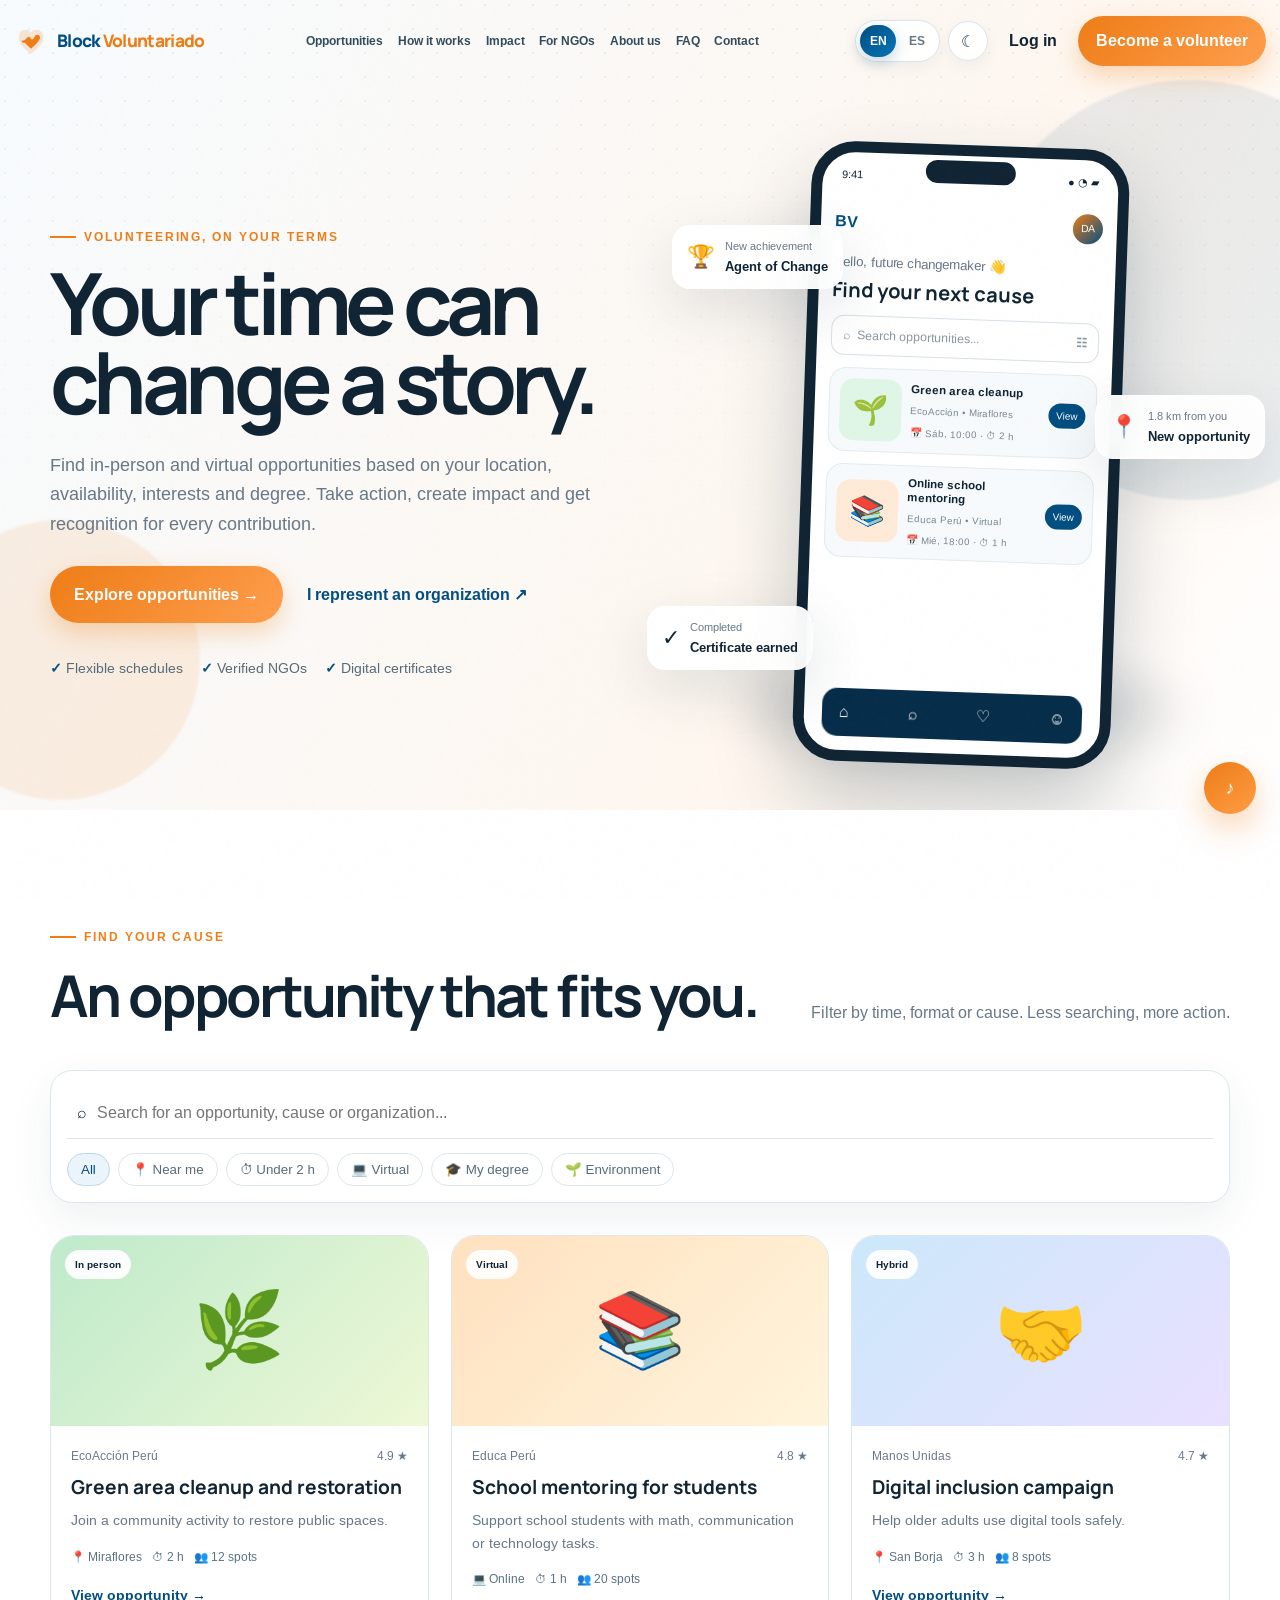
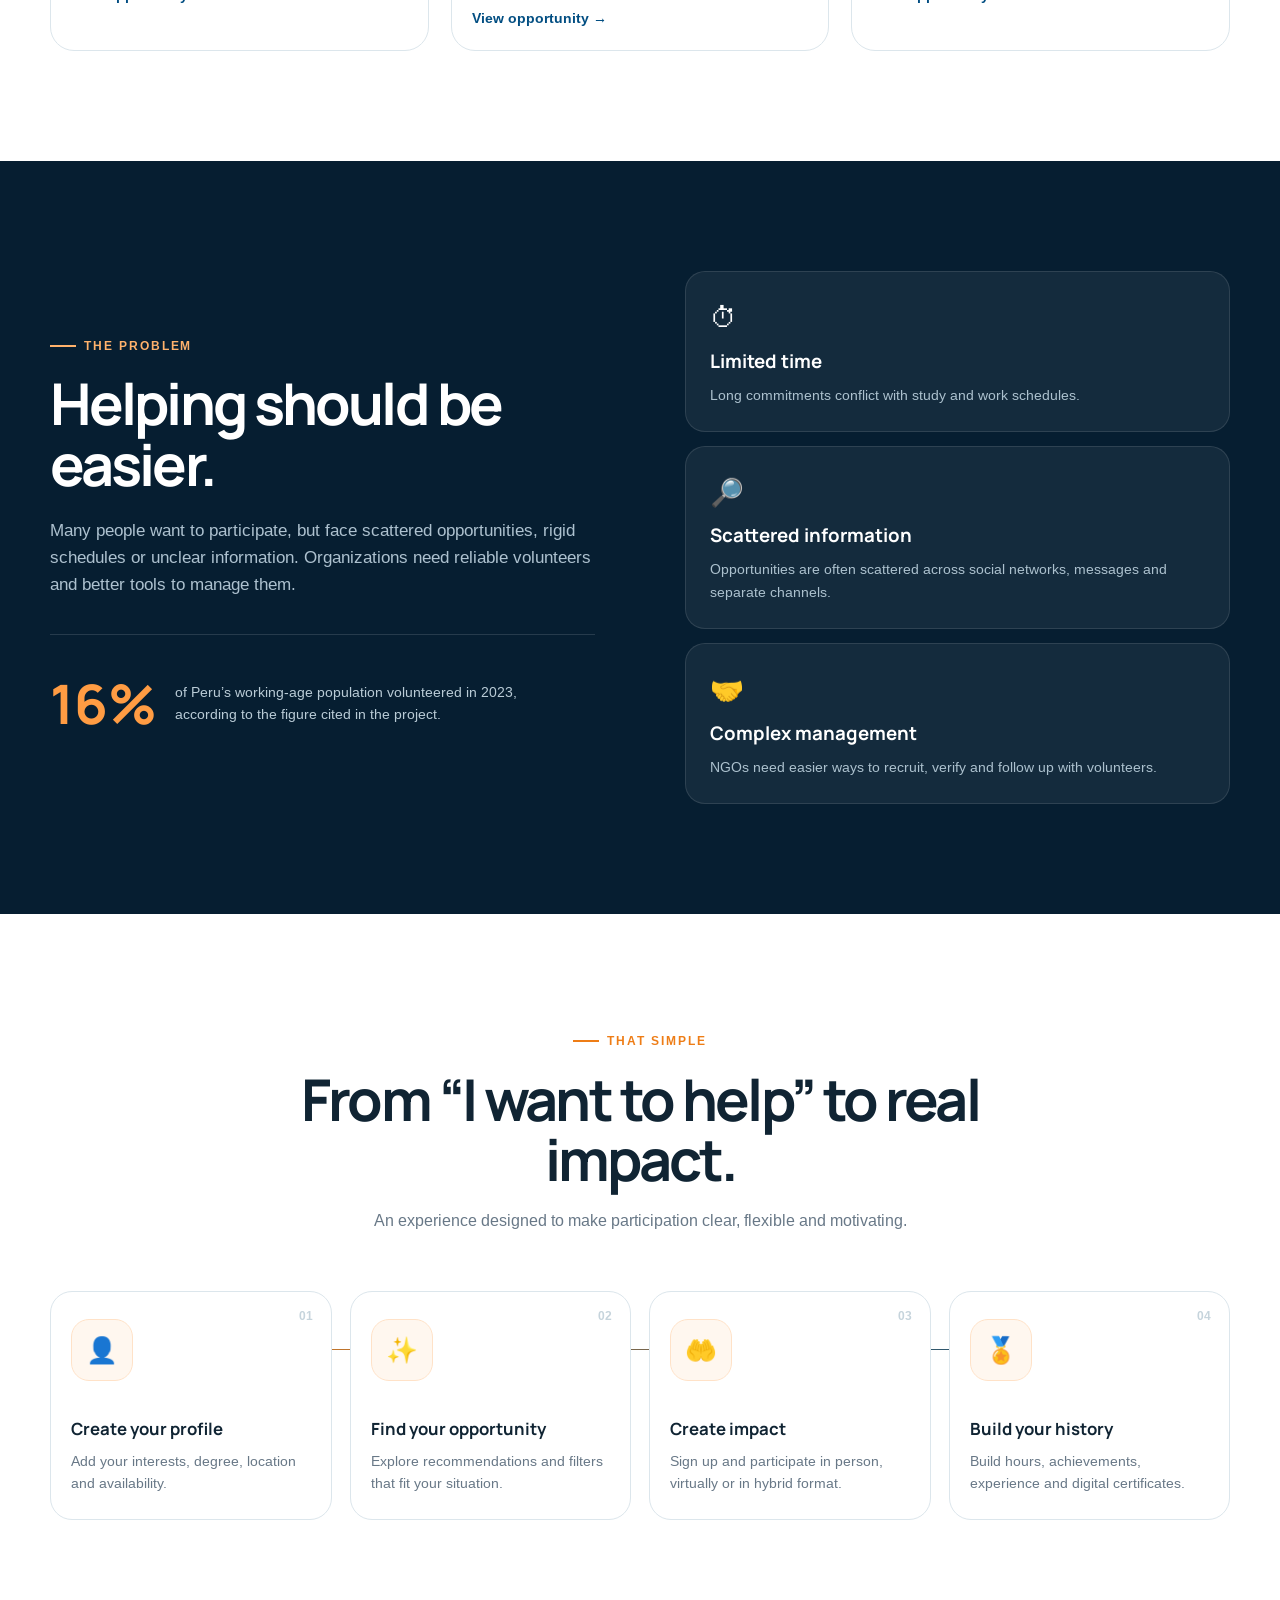
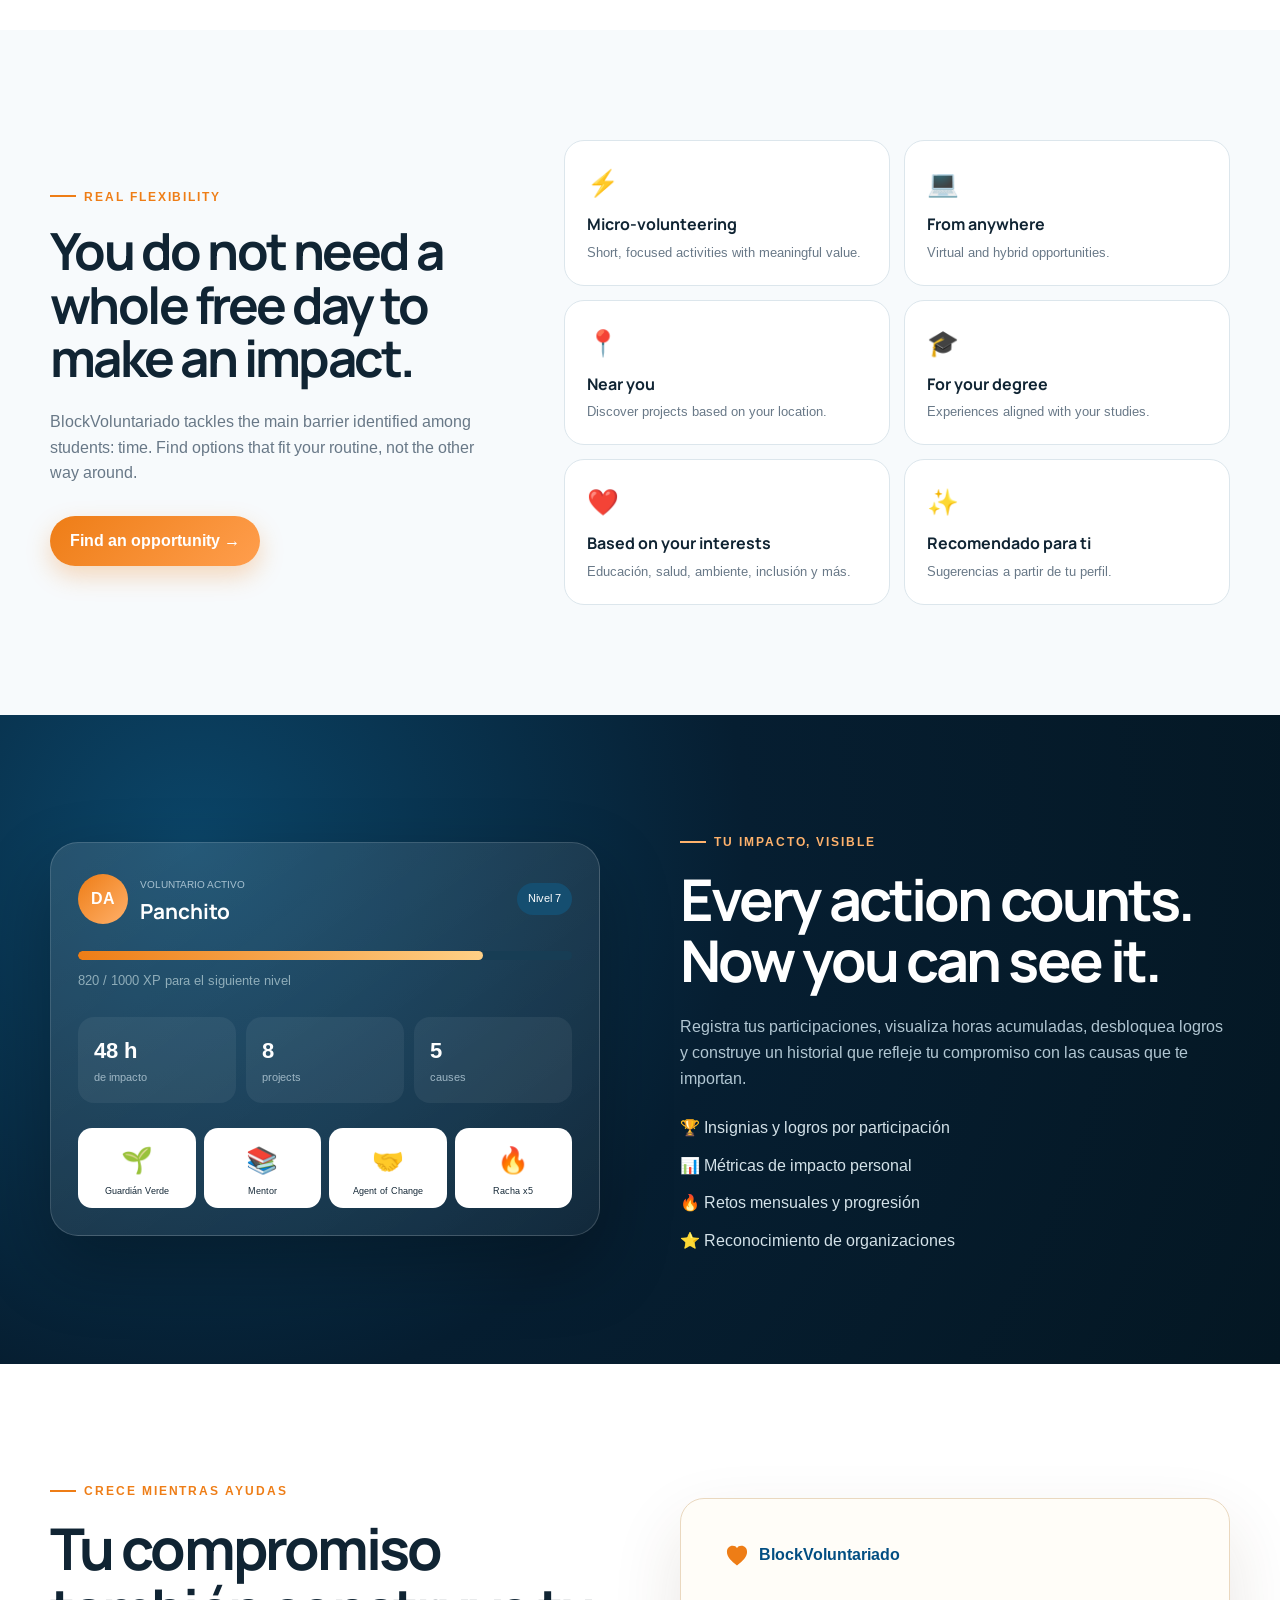
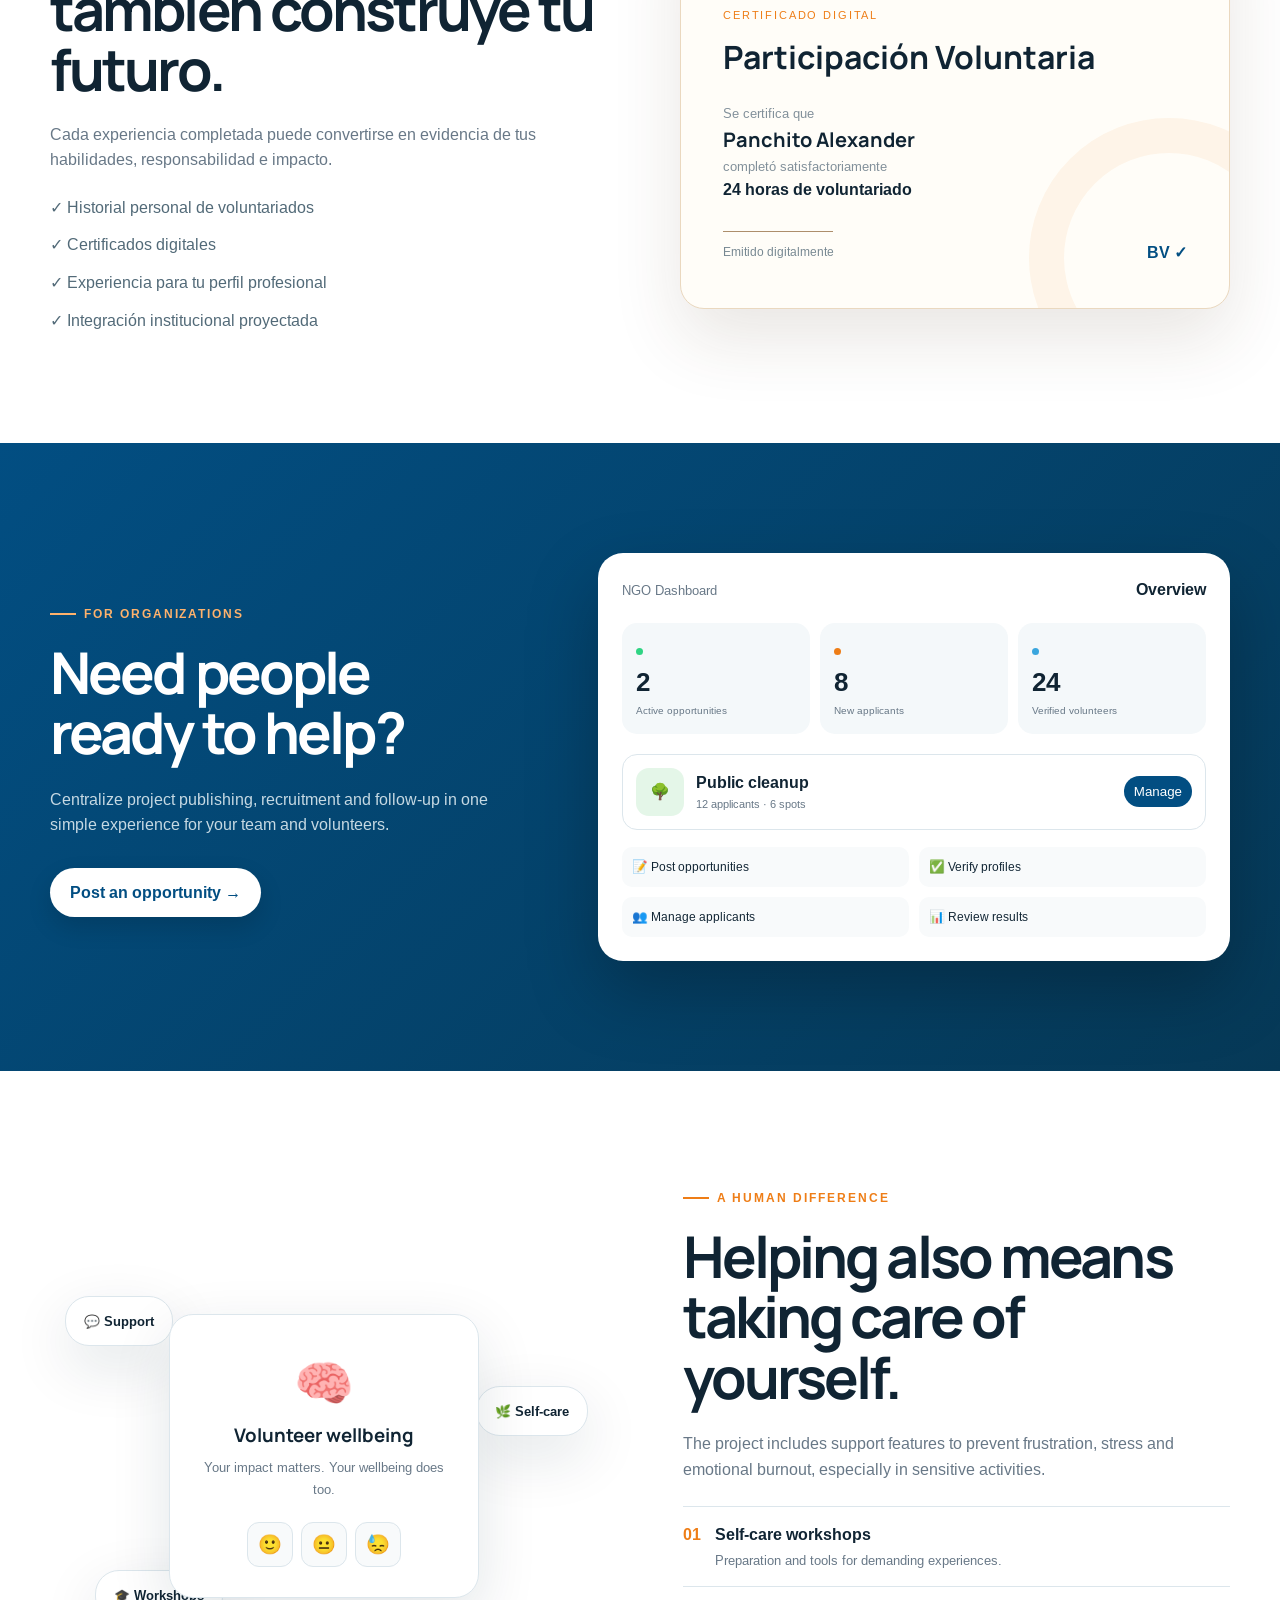
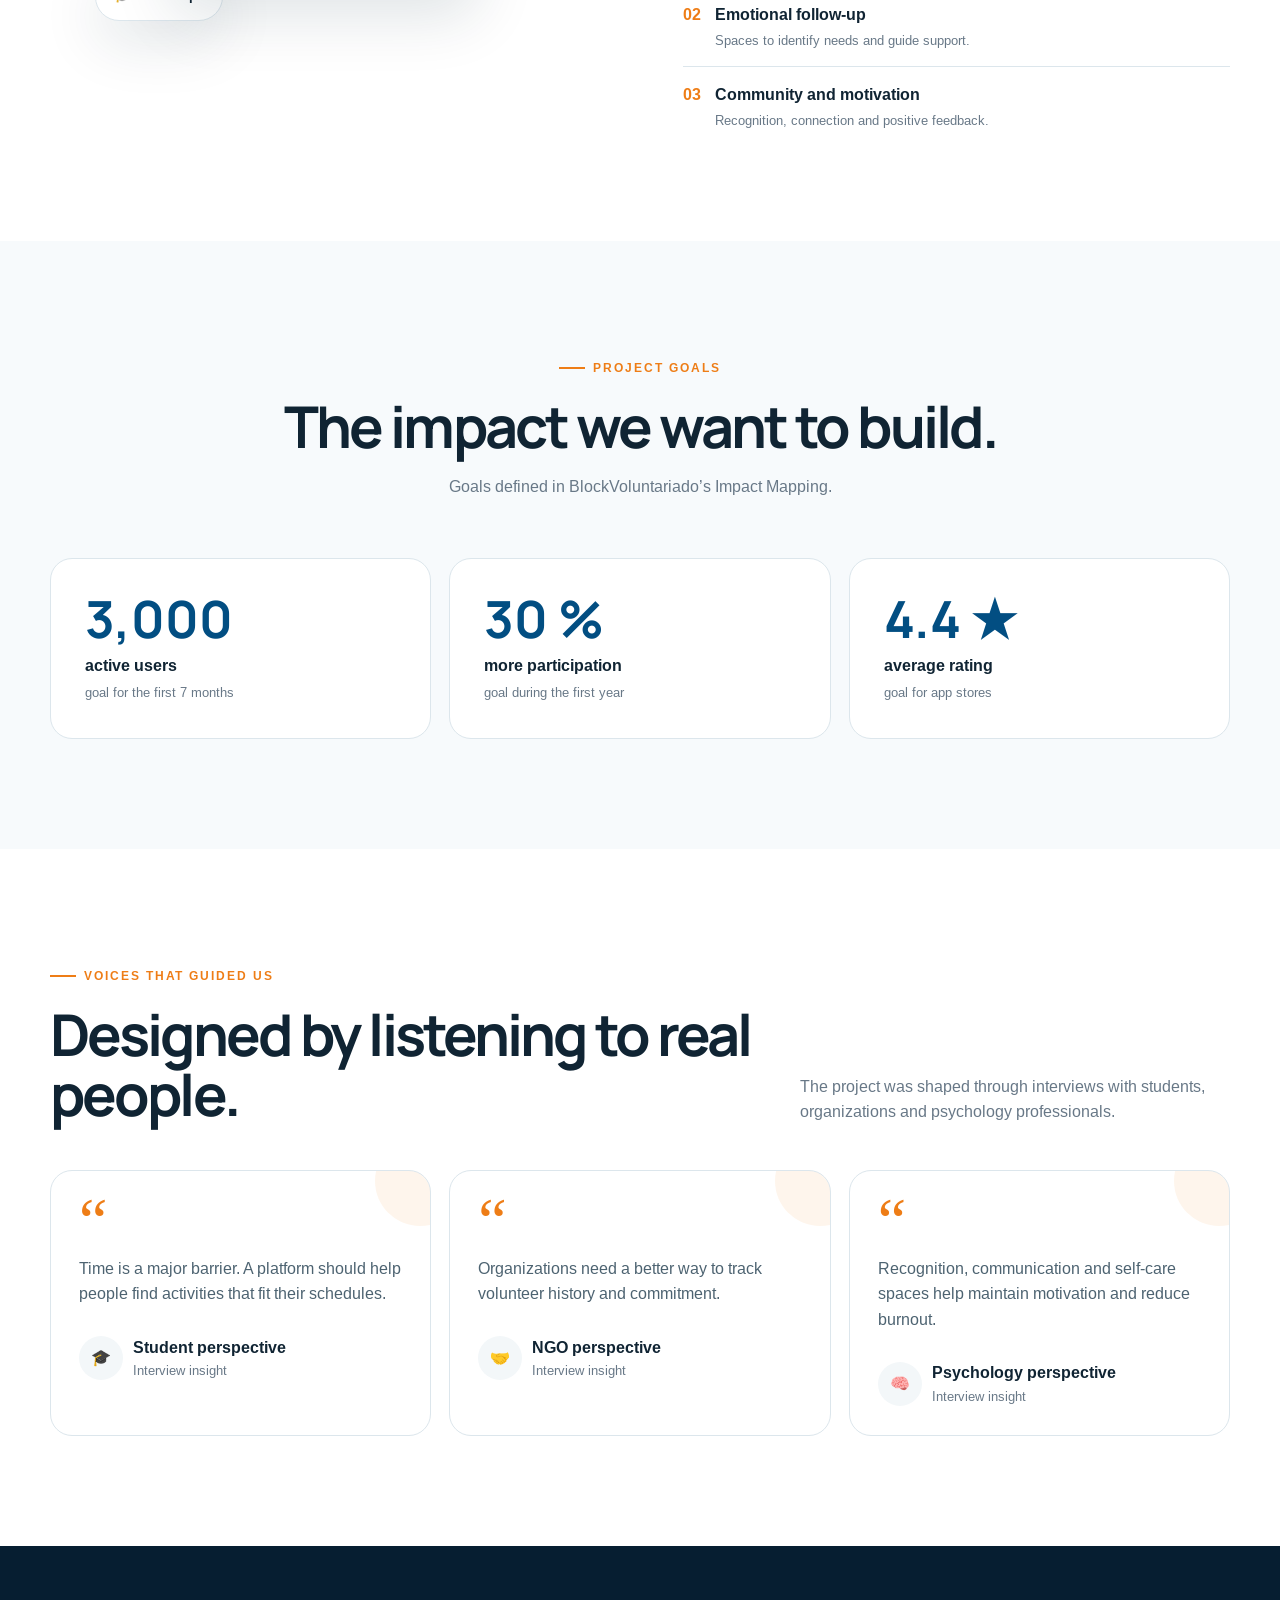
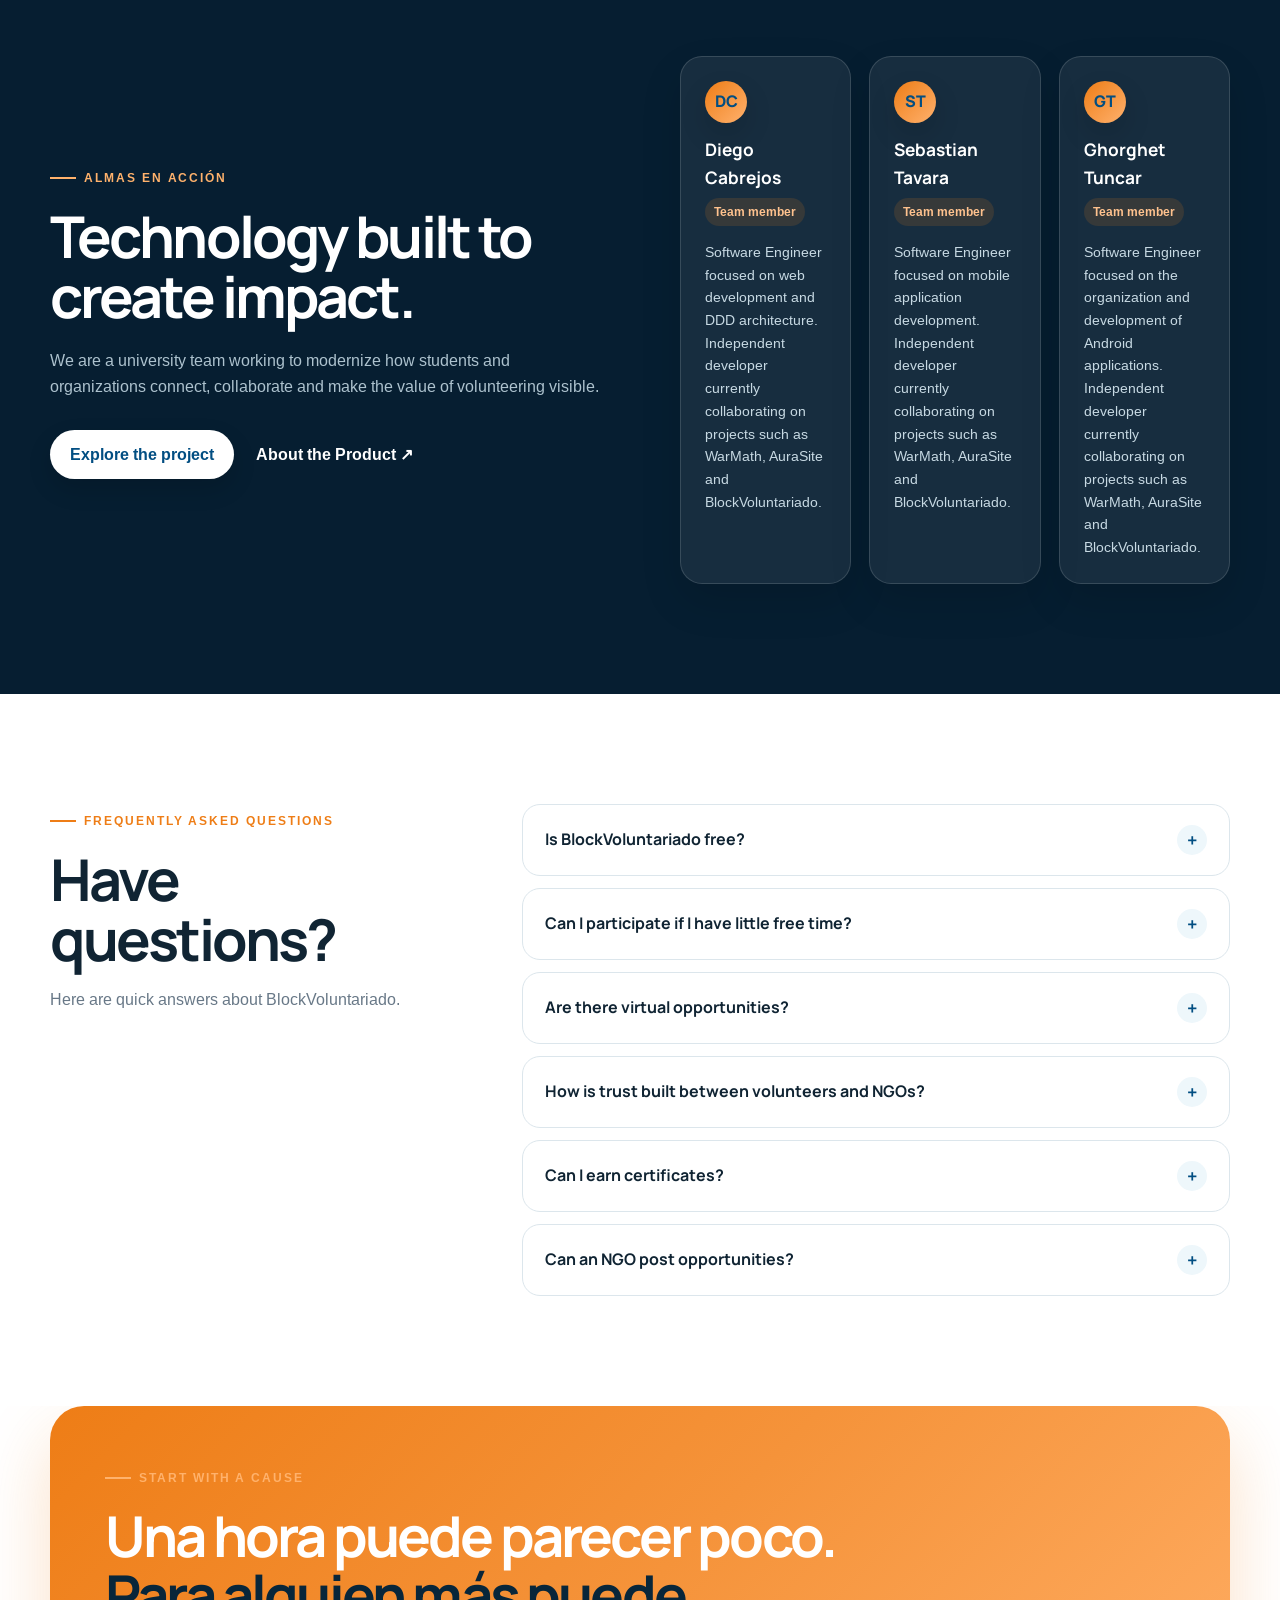
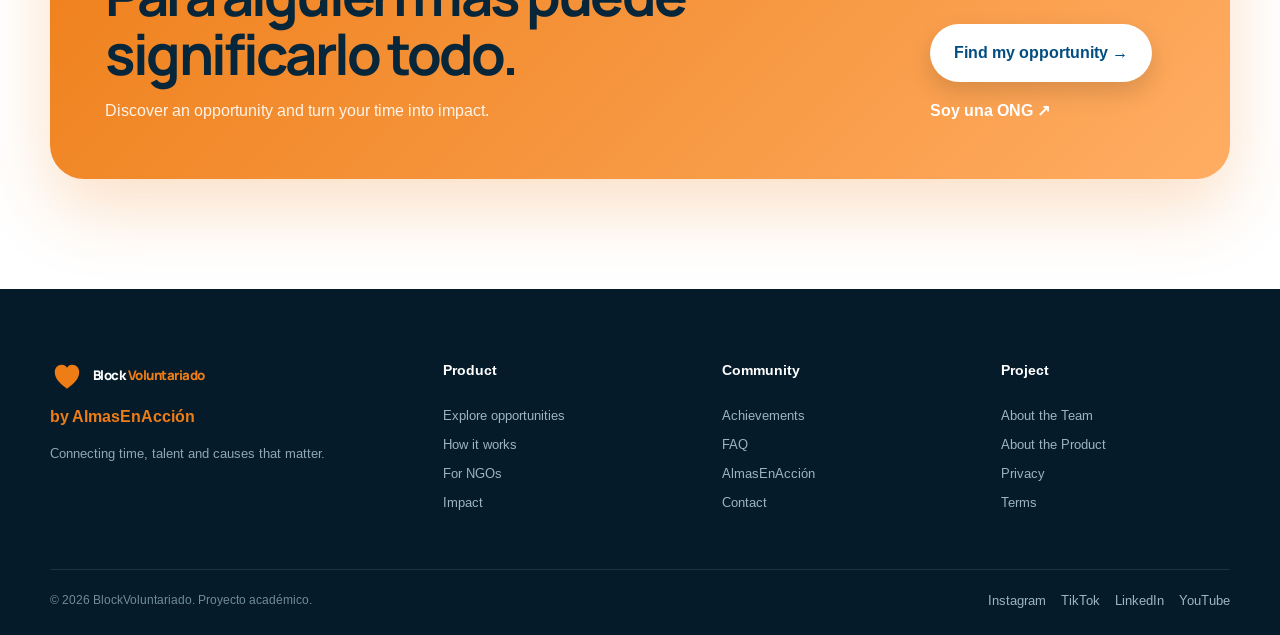
==== commit eff22a63: "Fix: Update the landing page" ====
--- a/index.html
+++ b/index.html
@@ -10,9 +10,17 @@
     <link href="https://fonts.googleapis.com" rel="preconnect"/>
     <link crossorigin="" href="https://fonts.gstatic.com" rel="preconnect"/>
     <link href="https://fonts.googleapis.com/css2?family=Arimo:wght@400;500;600;700&amp;family=Manrope:wght@500;600;700;800&amp;display=swap" rel="stylesheet"/>
-    <link href="css/styles.css" rel="stylesheet"/>
+    <link href="css/styles.css?v=7" rel="stylesheet"/>
     <script>
-        (()=>{try{const saved=localStorage.getItem('bv-theme');const theme=saved||'light';document.documentElement.dataset.theme=theme;}catch(e){document.documentElement.dataset.theme='light';}})();
+        (() => {
+            try {
+                const saved = localStorage.getItem('bv-theme');
+                const theme = saved || 'light';
+                document.documentElement.dataset.theme = theme;
+            } catch (error) {
+                document.documentElement.dataset.theme = 'light';
+            }
+        })();
     </script>
 </head>
 <body>
@@ -30,7 +38,7 @@
       </svg>
      </span>
             <span>
-      Blck
+      Block
       <span>
        Voluntariado
       </span>
@@ -63,9 +71,12 @@
             <a href="#faq">
                 FAQ
             </a>
+            <a data-i18n="t179" href="#contacto">
+                Contact
+            </a>
         </div>
         <div class="nav-actions">
-            <div aria-label="Language" class="lang-switch" role="group">
+            <div aria-label="Language selector" class="lang-switch" role="group">
                 <button aria-pressed="true" class="lang-option active" data-lang="en" type="button">
                     EN
                 </button>
@@ -73,7 +84,7 @@
                     ES
                 </button>
             </div>
-            <button aria-label="Switch to dark mode" class="theme-btn" id="themeBtn" title="Dark mode" type="button">
+            <button aria-label="Switch to dark mode" aria-pressed="false" class="theme-btn" id="themeBtn" title="Dark mode" type="button">
       <span aria-hidden="true" class="theme-icon theme-moon">
        ☾
       </span>
@@ -263,37 +274,6 @@
                         </strong>
                     </div>
                 </div>
-            </div>
-        </div>
-        <div class="hero-strip">
-            <div class="container strip-inner">
-      <span data-i18n="t30">
-       MICRO-VOLUNTEERING
-      </span>
-                <i>
-                    &bull;
-                </i>
-                <span data-i18n="t31">
-       SOCIAL IMPACT
-      </span>
-                <i>
-                    &bull;
-                </i>
-                <span data-i18n="t32">
-       COMMUNITY
-      </span>
-                <i>
-                    &bull;
-                </i>
-                <span data-i18n="t33">
-       WELLBEING
-      </span>
-                <i>
-                    &bull;
-                </i>
-                <span data-i18n="t34">
-       EXPERIENCE
-      </span>
             </div>
         </div>
     </section>
@@ -1193,9 +1173,9 @@
                 </div>
             </div>
             <div class="team-grid reveal delay-1">
-                <article>
-       <span class="team-avatar">
-        DA
+                <article class="team-card">
+       <span aria-hidden="true" class="team-avatar">
+        DC
        </span>
                     <strong>
                         Diego Cabrejos
@@ -1204,14 +1184,11 @@
                         Team member
                     </small>
                     <p data-i18n="t149">
-                        Ingeniero de software, experto en creacion de sitios webs y dominio en estructura DDD, desarrollador independiente, actualmente colaborando en empresas como WarMath, AuraSite y BlogVoluntariado.
-                    </p>
-                    <span class="team-edit-hint" data-i18n="t150">
-        ✎ Edit this description in index.html
-       </span>
-                </article>
-                <article>
-       <span class="team-avatar">
+                        Software Engineer focused on web development and DDD architecture. Independent developer currently collaborating on projects such as WarMath, AuraSite and BlockVoluntariado.
+                    </p>
+                </article>
+                <article class="team-card">
+       <span aria-hidden="true" class="team-avatar">
         ST
        </span>
                     <strong>
@@ -1221,14 +1198,11 @@
                         Team member
                     </small>
                     <p data-i18n="t151">
-                        Ingeniero de Software con amplios conocimiento en la rama de creacion de aplicacion de dispositivos moviles, desarrollador independiente, actualmente colaborando en empresas como WarMath, AuraSite y BlogVoluntariado.
-                    </p>
-                    <span class="team-edit-hint" data-i18n="t152">
-        ✎ Editable space
-       </span>
-                </article>
-                <article>
-       <span class="team-avatar">
+                        Software Engineer focused on mobile application development. Independent developer currently collaborating on projects such as WarMath, AuraSite and BlockVoluntariado.
+                    </p>
+                </article>
+                <article class="team-card">
+       <span aria-hidden="true" class="team-avatar">
         GT
        </span>
                     <strong>
@@ -1238,11 +1212,8 @@
                         Team member
                     </small>
                     <p data-i18n="t153">
-                        Ingeniero de Software experto en la organizacion y desarrollo de aplicaciones en android, desarrollador independiente, actualmente colaborando en empresas como WarMath, AuraSite y BlogVoluntariado.
-                    </p>
-                    <span class="team-edit-hint" data-i18n="t152">
-        ✎ Editable space
-       </span>
+                        Software Engineer focused on the organization and development of Android applications. Independent developer currently collaborating on projects such as WarMath, AuraSite and BlockVoluntariado.
+                    </p>
                 </article>
             </div>
         </div>
@@ -1262,78 +1233,90 @@
             </div>
             <div class="accordion reveal delay-1" id="accordion">
                 <article>
-                    <button>
-                        &iquest;BlockVoluntariado es gratuito?
-                        <span>
+                    <button aria-expanded="false" type="button">
+        <span class="faq-question" data-i18n="t157">
+         Is BlockVoluntariado free?
+        </span>
+                        <span aria-hidden="true" class="faq-plus">
          +
         </span>
                     </button>
-                    <div data-i18n="t158">
+                    <div class="faq-answer">
                         <p data-i18n="t158">
                             The project proposes access for volunteers with monetization options mainly focused on organizations and value-added services.
                         </p>
                     </div>
                 </article>
                 <article>
-                    <button>
-                        &iquest;Puedo participar si tengo poco tiempo?
-                        <span>
+                    <button aria-expanded="false" type="button">
+        <span class="faq-question" data-i18n="t159">
+         Can I participate if I have little time?
+        </span>
+                        <span aria-hidden="true" class="faq-plus">
          +
         </span>
                     </button>
-                    <div data-i18n="t160">
+                    <div class="faq-answer">
                         <p data-i18n="t160">
                             Yes. One of the core ideas is micro-volunteering with filters for duration, schedule, format and location.
                         </p>
                     </div>
                 </article>
                 <article>
-                    <button>
-                        &iquest;Hay voluntariados virtuales?
-                        <span>
+                    <button aria-expanded="false" type="button">
+        <span class="faq-question" data-i18n="t161">
+         Are there virtual volunteering opportunities?
+        </span>
+                        <span aria-hidden="true" class="faq-plus">
          +
         </span>
                     </button>
-                    <div data-i18n="t162">
+                    <div class="faq-answer">
                         <p data-i18n="t162">
                             Yes. The proposal includes in-person, virtual and hybrid opportunities.
                         </p>
                     </div>
                 </article>
                 <article>
-                    <button>
-                        &iquest;C&oacute;mo se genera confianza entre voluntarios y ONG?
-                        <span>
+                    <button aria-expanded="false" type="button">
+        <span class="faq-question" data-i18n="t163">
+         How is trust created between volunteers and NGOs?
+        </span>
+                        <span aria-hidden="true" class="faq-plus">
          +
         </span>
                     </button>
-                    <div data-i18n="t164">
+                    <div class="faq-answer">
                         <p data-i18n="t164">
                             Through profiles, verification, history, ratings, comments and follow-up mechanisms proposed in the project.
                         </p>
                     </div>
                 </article>
                 <article>
-                    <button>
-                        &iquest;Puedo obtener certificados?
-                        <span>
+                    <button aria-expanded="false" type="button">
+        <span class="faq-question" data-i18n="t165">
+         Can I get certificates?
+        </span>
+                        <span aria-hidden="true" class="faq-plus">
          +
         </span>
                     </button>
-                    <div data-i18n="t166">
+                    <div class="faq-answer">
                         <p data-i18n="t166">
                             Yes. Digital certificates and participation history are part of the proposed features.
                         </p>
                     </div>
                 </article>
                 <article>
-                    <button>
-                        &iquest;Una ONG puede publicar convocatorias?
-                        <span>
+                    <button aria-expanded="false" type="button">
+        <span class="faq-question" data-i18n="t167">
+         Can an NGO post opportunities?
+        </span>
+                        <span aria-hidden="true" class="faq-plus">
          +
         </span>
                     </button>
-                    <div data-i18n="t168">
+                    <div class="faq-answer">
                         <p data-i18n="t168">
                             Yes. Organizations have their own flow to create projects, manage applicants and follow up.
                         </p>
@@ -1509,3 +1492,4 @@
 </script>
 </body>
 </html>
+
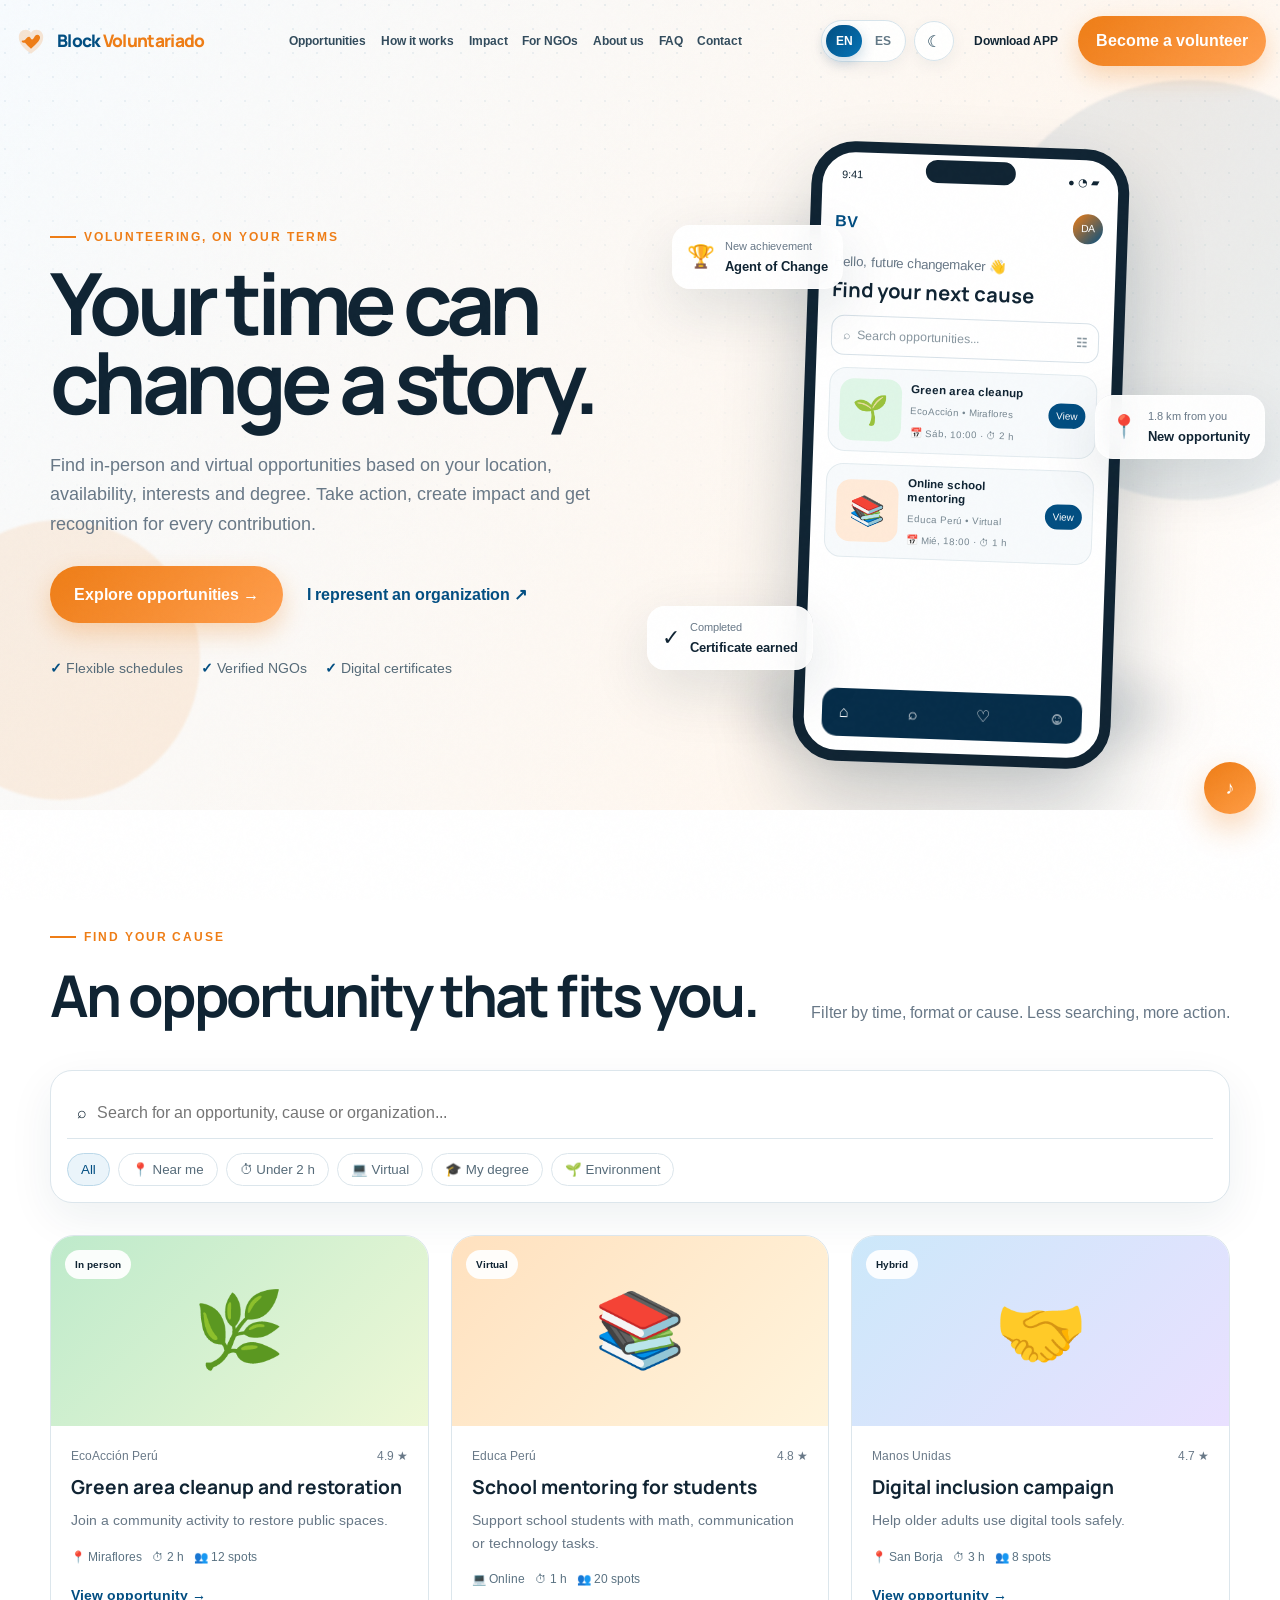
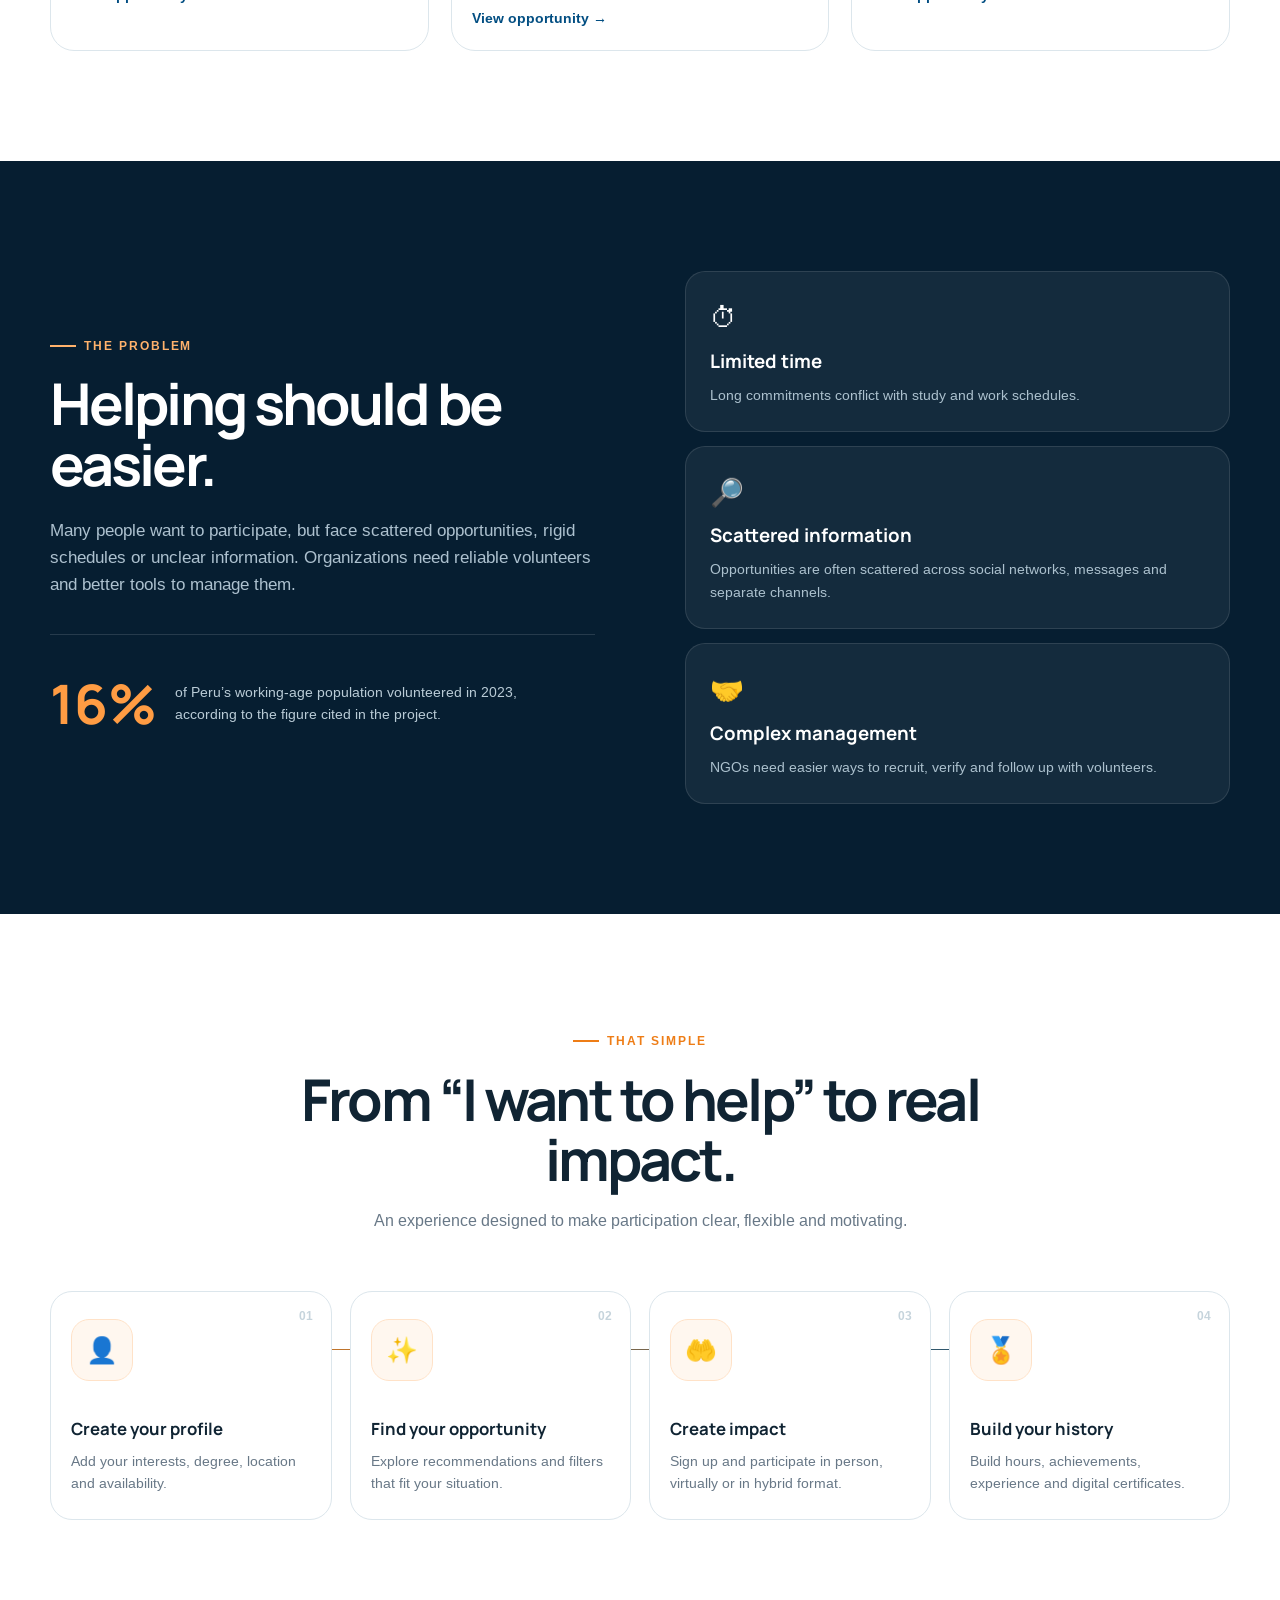
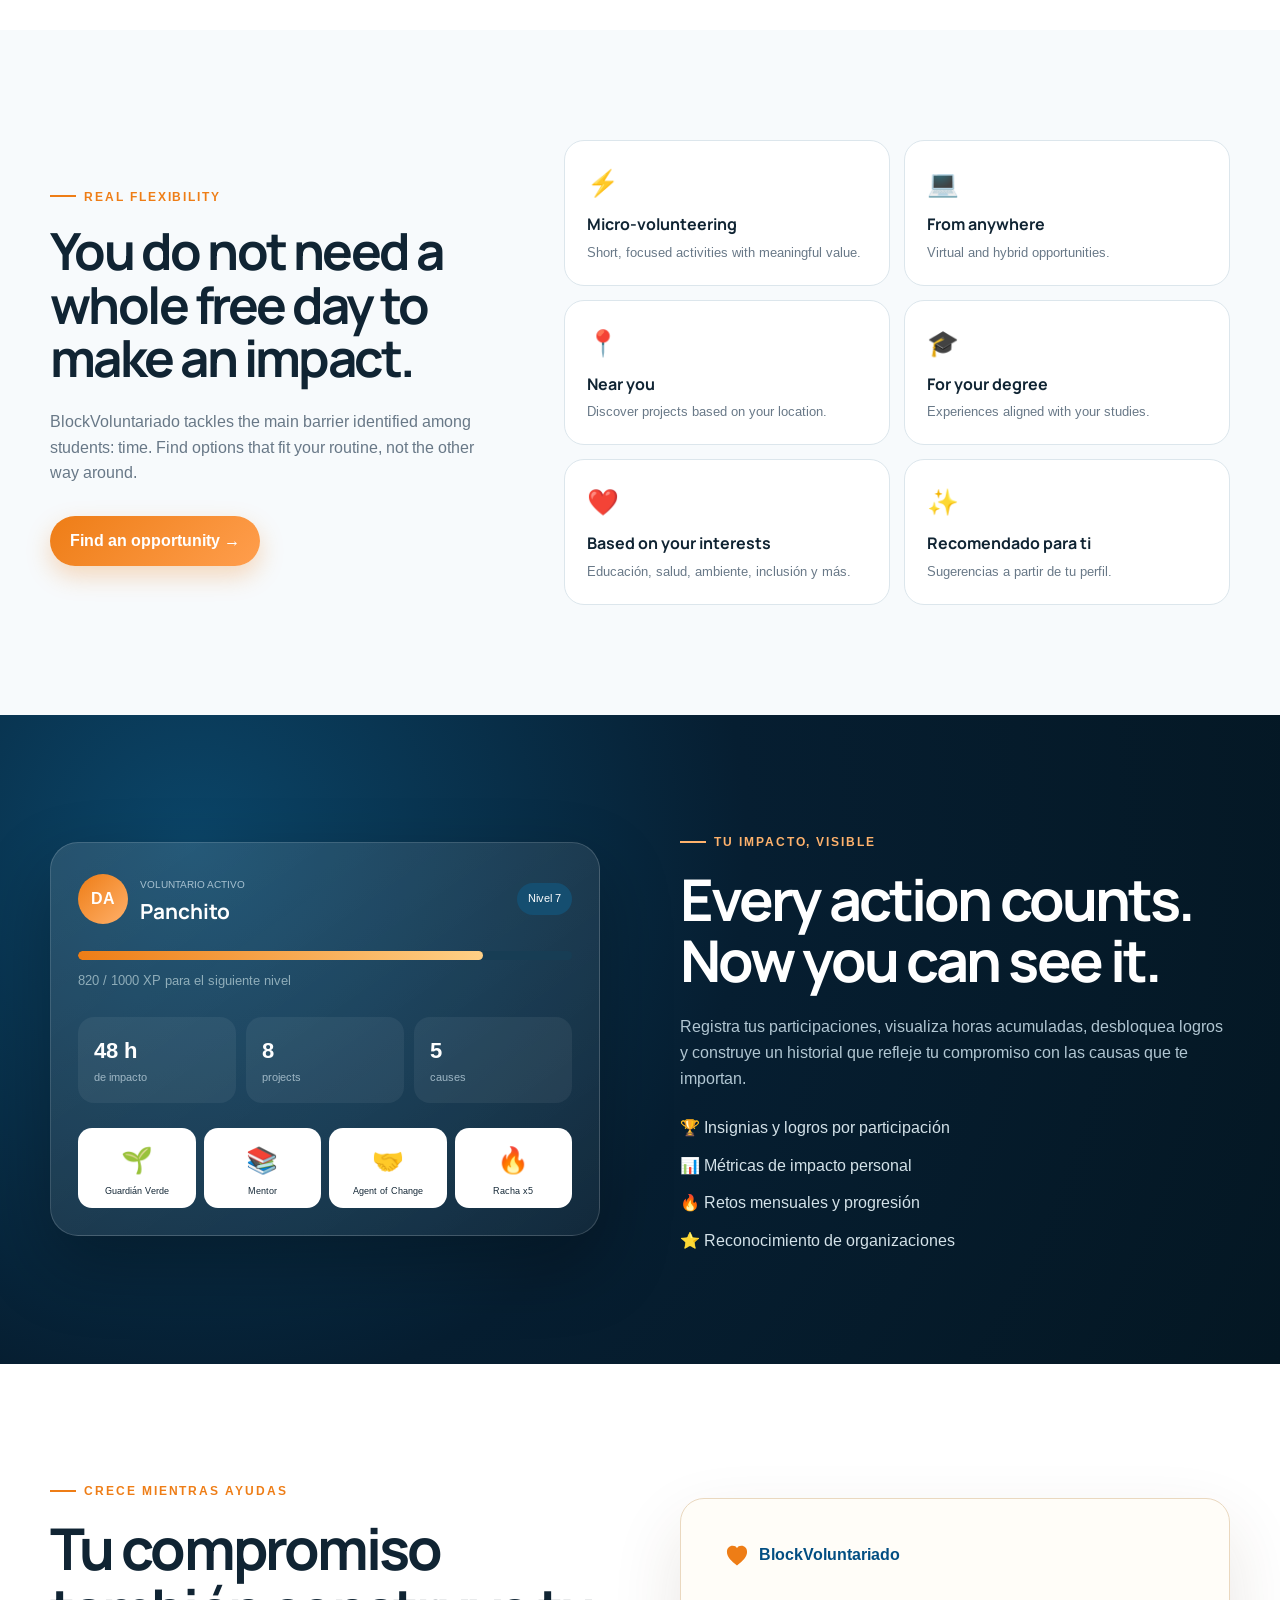
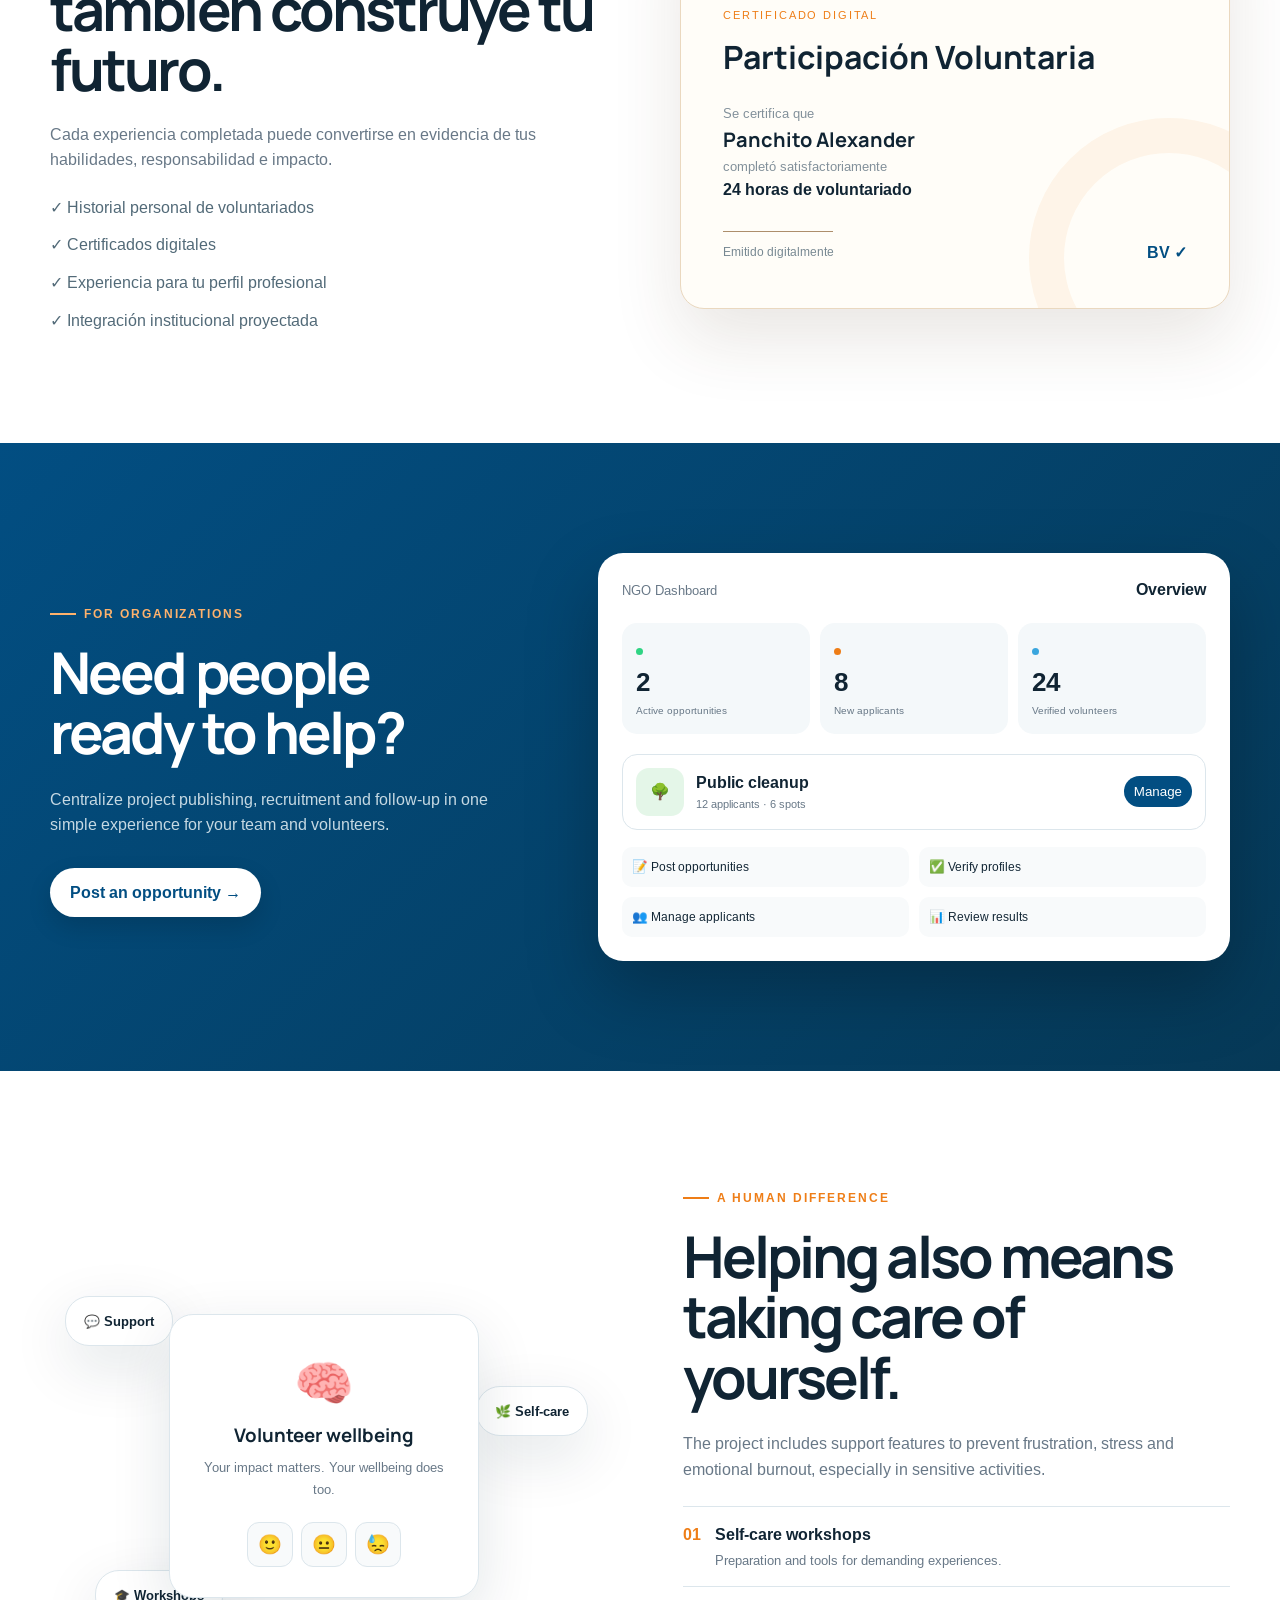
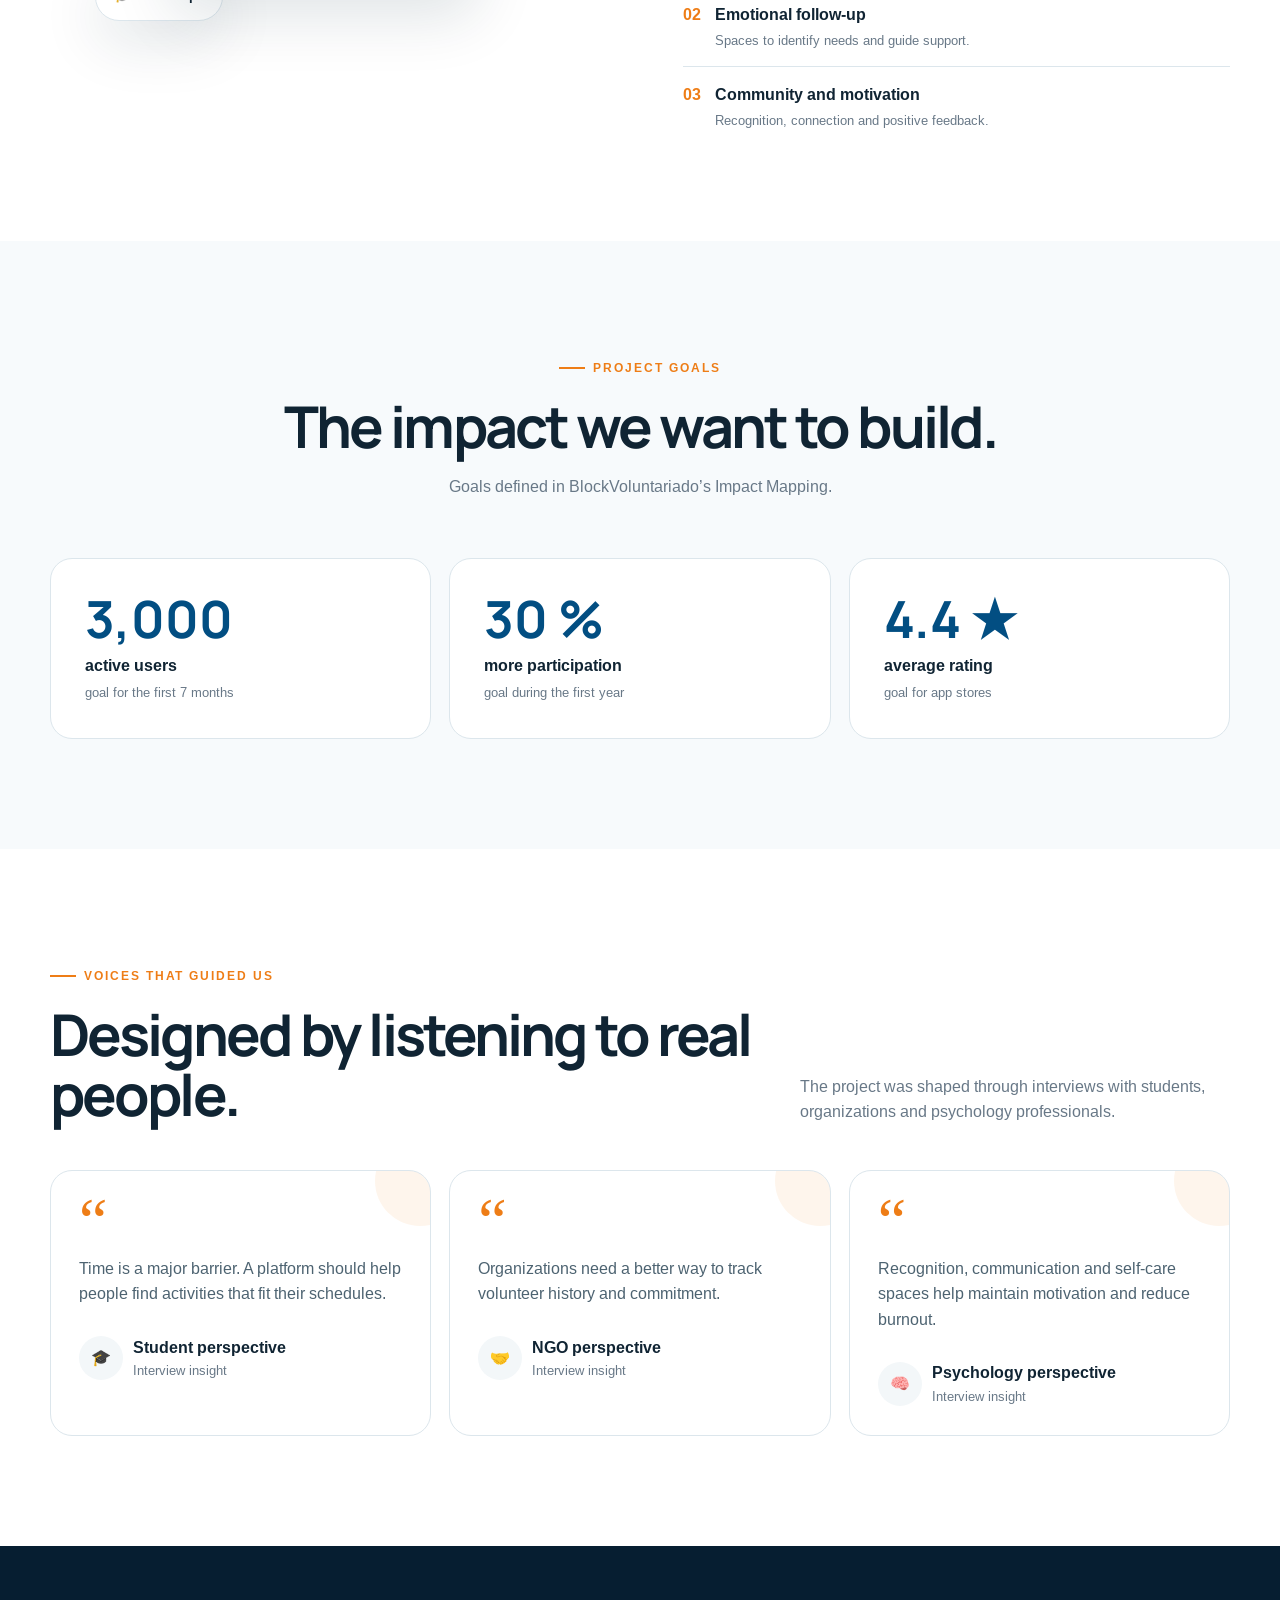
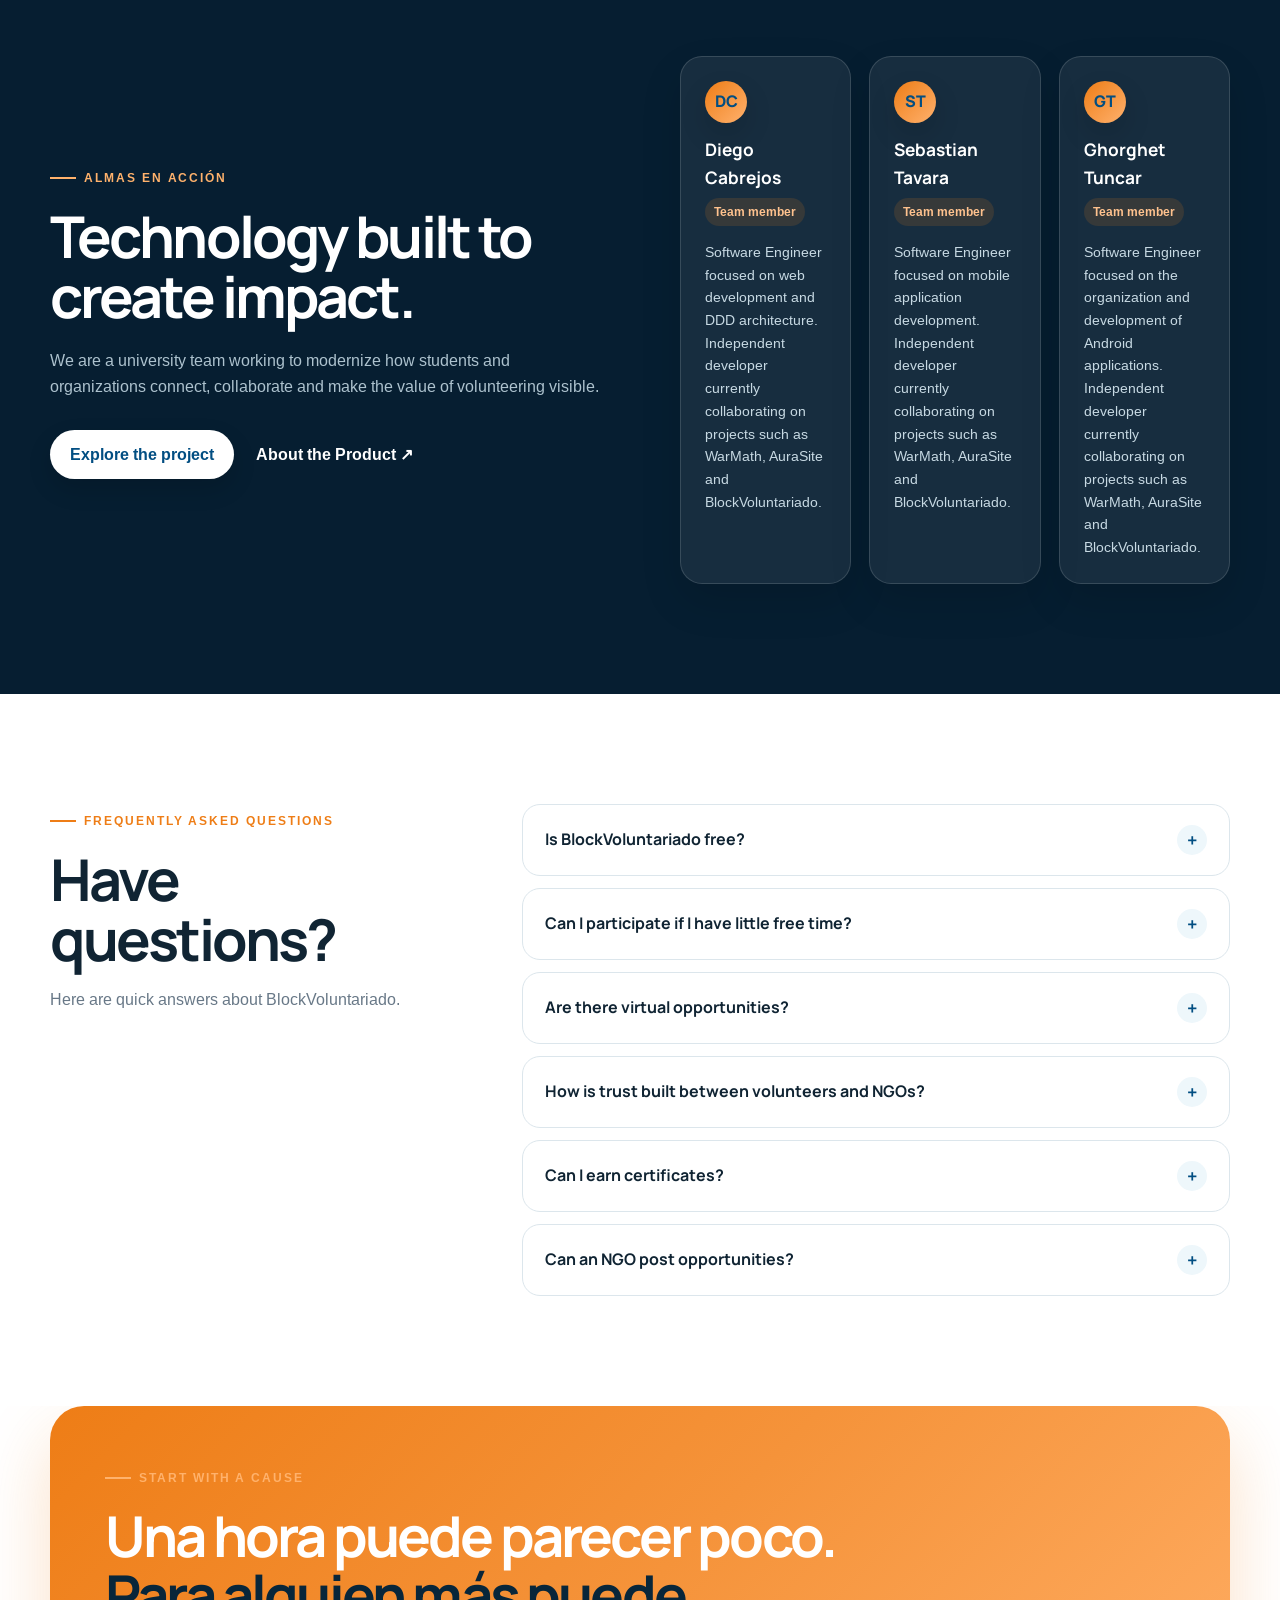
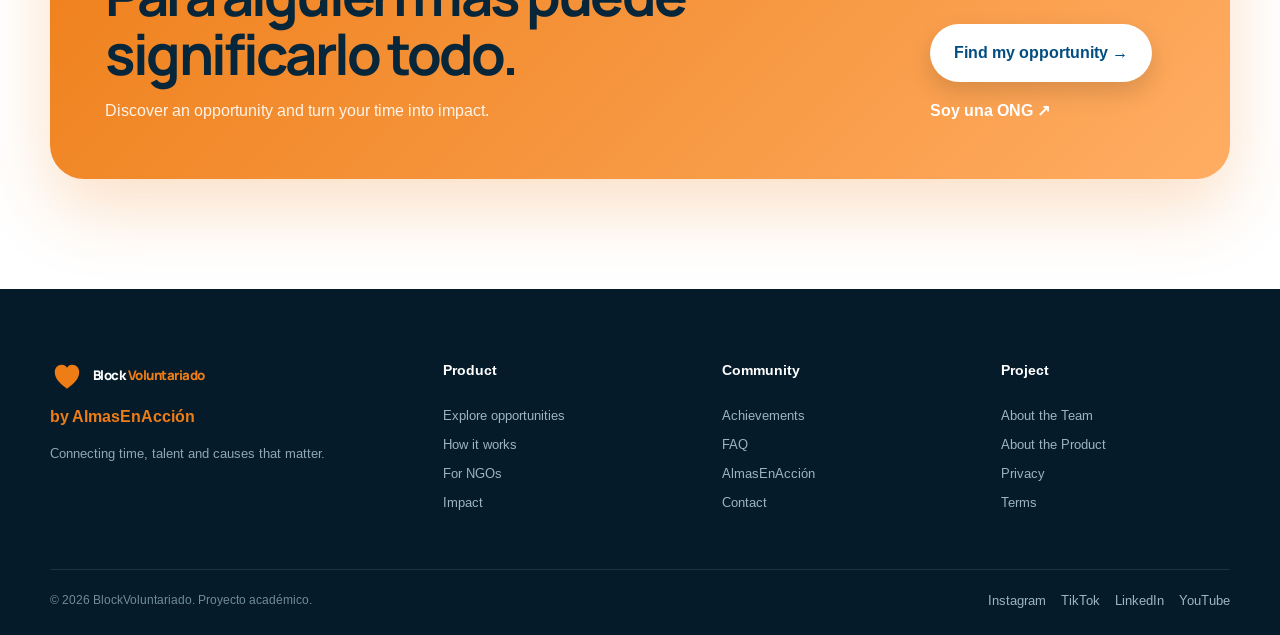
==== commit 5d086801: "Fix: Add apk" ====
--- a/index.html
+++ b/index.html
@@ -74,6 +74,12 @@
             <a data-i18n="t179" href="#contacto">
                 Contact
             </a>
+            <a class="mobile-download-app" data-i18n="t6"
+               href="downloads/app-debug.apk" download="BlockVoluntariado.apk"
+               type="application/vnd.android.package-archive"
+               aria-label="Download BlockVoluntariado for Android">
+                Download APP
+            </a>
         </div>
         <div class="nav-actions">
             <div aria-label="Language selector" class="lang-switch" role="group">
@@ -92,8 +98,11 @@
        ☀
       </span>
             </button>
-            <a class="btn btn-ghost" data-i18n="t6" href="#contacto">
-                Log in
+            <a class="btn btn-ghost btn-download-app" data-i18n="t6"
+               href="downloads/app-debug.apk" download="BlockVoluntariado.apk"
+               type="application/vnd.android.package-archive"
+               aria-label="Download BlockVoluntariado for Android">
+                Download APP
             </a>
             <a class="btn btn-primary" data-i18n="t7" href="#oportunidades">
                 Become a volunteer
